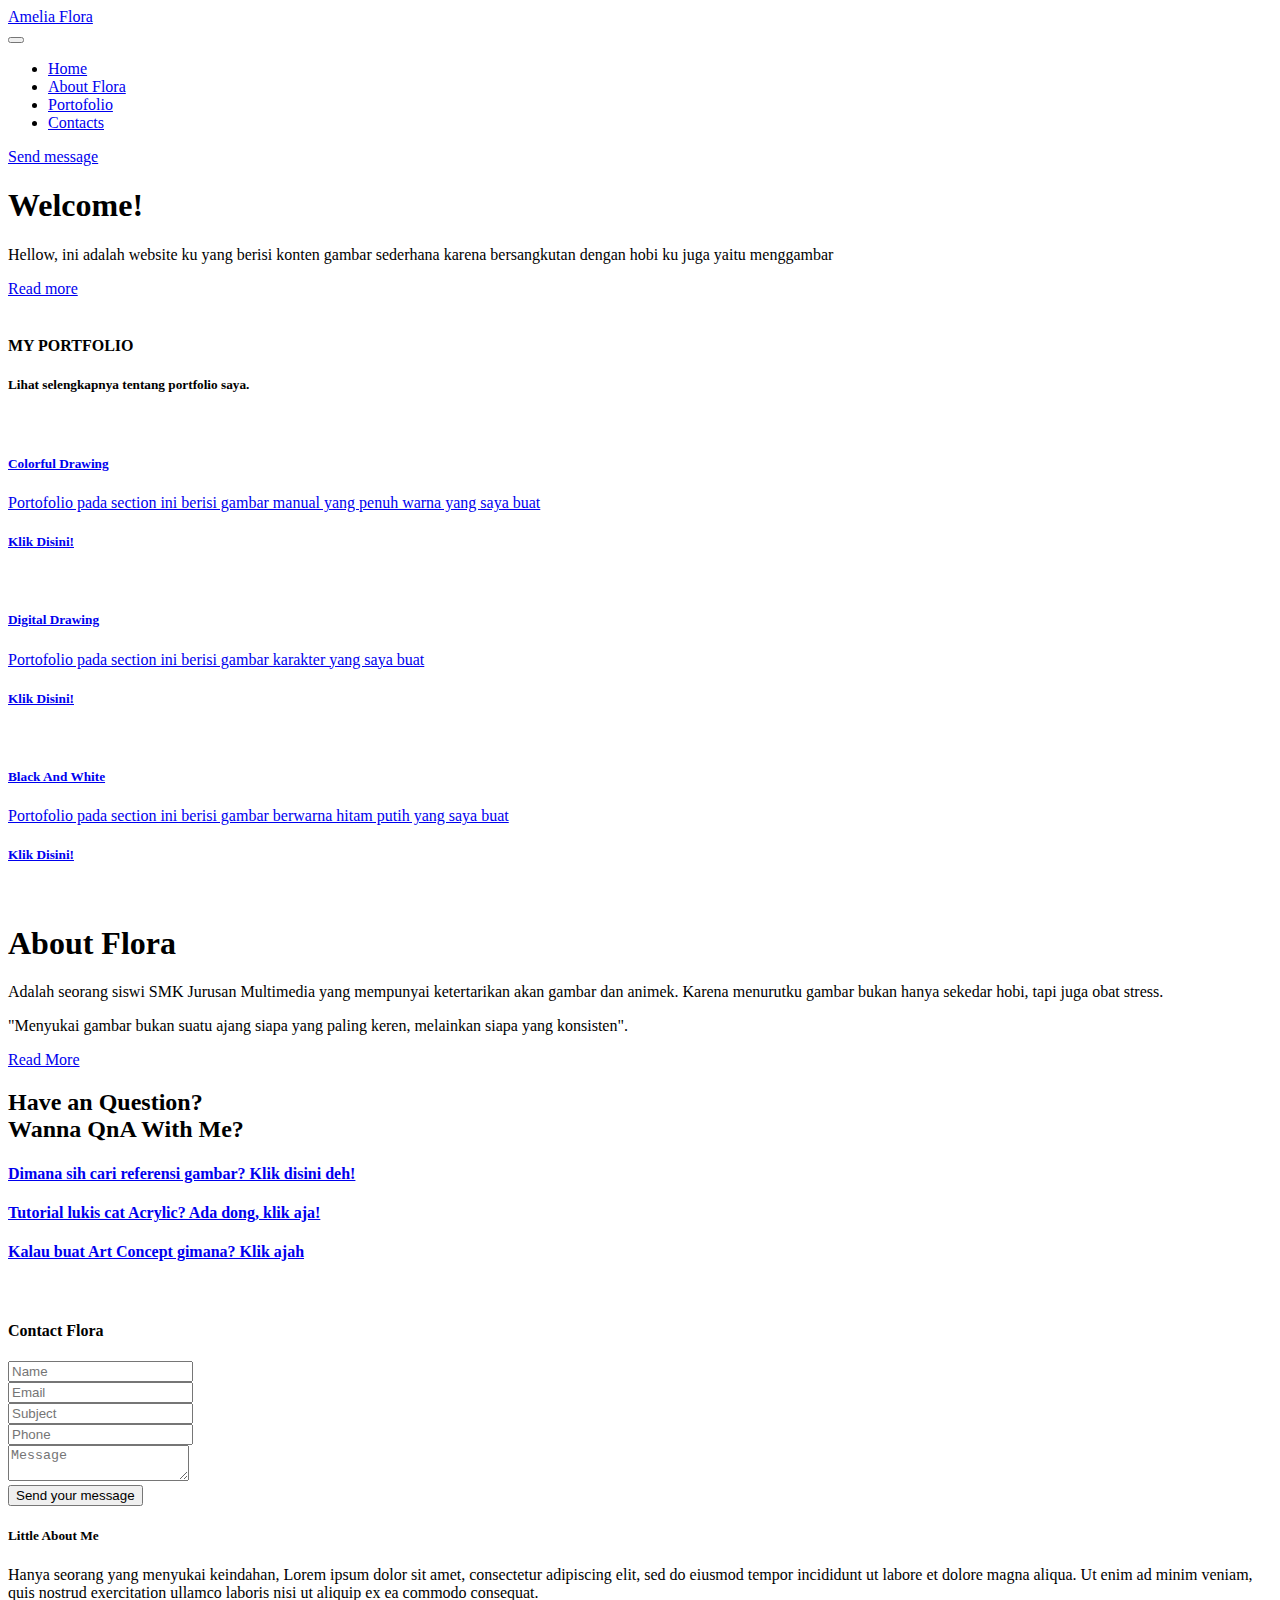
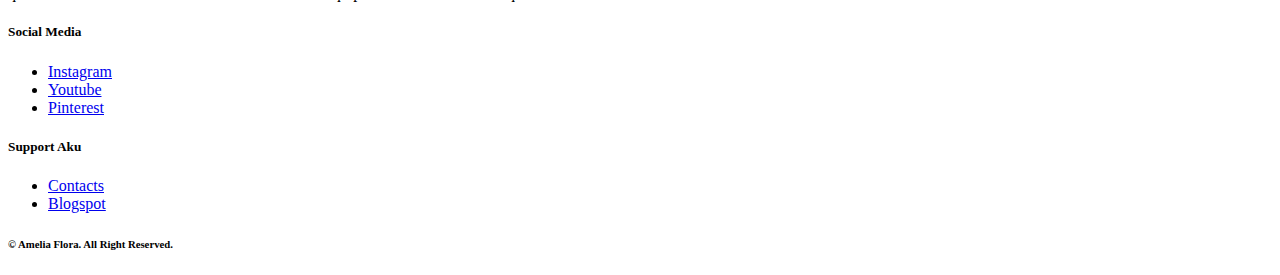
==== index.html @ 20e0bb9a "Add files via upload" ====
<!DOCTYPE html>
<html class="desktop mbr-site-loaded"><head><meta http-equiv="Content-Type" content="text/html; charset=UTF-8">
  
  
  <meta http-equiv="X-UA-Compatible" content="IE=edge">
  
  <meta name="viewport" content="width=device-width, initial-scale=1, minimum-scale=1">
  <link rel="shortcut icon" href="./Amelia Floraaa_files/logo af.png" type="image/x-icon">
  <meta name="description" content="GlassM5 Theme Live Demo Site">
  
  
  <title>Website Plora</title>

  <link rel="stylesheet" href="./Amelia Floraaa_files/bootstrap.min.css">
  <link rel="stylesheet" href="./Amelia Floraaa_files/bootstrap-grid.min.css">
  <link rel="stylesheet" href="./Amelia Floraaa_files/bootstrap-reboot.min.css">
  <link rel="stylesheet" href="./Amelia Floraaa_files/style.css">
  <link rel="stylesheet" href="./Amelia Floraaa_files/styles.css">
  <link rel="stylesheet" href="./Amelia Floraaa_files/style(1).css">
  <link rel="stylesheet" href="./Amelia Floraaa_files/css" as="style" onload="this.onload=null;this;">
  <noscript><link rel="stylesheet" href="https://fonts.googleapis.com/css?family=Lexend:100,300,400,500,600,700,800&display=swap"></noscript>
  <link rel="preload" as="style" href="./Amelia Floraaa_files/mbr-additional.css"><link rel="stylesheet" href="./Amelia Floraaa_files/mbr-additional.css" type="text/css">
  

<meta http-equiv="origin-trial" content="[base64]"><script type="text/javascript" async="" src="./Amelia Floraaa_files/f.txt"></script><meta name="shimejiBrowserExtensionId" content="gohjpllcolmccldfdggmamodembldgpc" data-version="1.6.5"><style type="text/css">


</style></head>
<body>


  <section data-bs-version="5" class="menu menu1 cid-sz52OrCkah" once="menu" id="menu1-c">
    <nav class="navbar navbar-dropdown navbar-fixed-top navbar-expand-lg">
    
            <div class="navbar-brand">
                
                <span class="navbar-caption-wrap"><a class="navbar-caption text-success display-5" href="./Amelia Floraaa_files/logo af.png">Amelia Flora</a></span>
            </div>
            <button class="navbar-toggler" type="button" data-toggle="collapse" data-bs-toggle="collapse" data-target="#navbarSupportedContent" data-bs-target="#navbarSupportedContent" aria-controls="navbarNavAltMarkup" aria-expanded="false" aria-label="Toggle navigation">
                <div class="hamburger">
                    <span></span>
                    <span></span>
                    <span></span>
                    <span></span>
                </div>
            </button>
            <div class="collapse navbar-collapse" id="navbarSupportedContent">
                <ul class="navbar-nav nav-dropdown" data-app-modern-menu="true"><li class="nav-item"><a class="nav-link link text-success display-7" href="INDEX.html" aria-expanded="false">
                            Home</a></li>
                    <li class="nav-item"><a class="nav-link link text-success display-7" href="About.html" aria-expanded="false">
                            About Flora</a></li>
                    <li class="nav-item"><a class="nav-link link text-success display-7" href="allporto.html" aria-expanded="false">
                            Portofolio</a></li>
                    <li class="nav-item"><a class="nav-link link text-success display-7" href="Contact.html">Contacts</a>
                    </li>
                    </li>
                    </ul>
                
                <div class="navbar-buttons mbr-section-btn"><a class="btn btn-primary display-4" href="con">Send message</a></div>
            </div>
        </div>
    </nav>
</section>


    <section data-bs-version="5" class="header2 cid-sz51CvBpkK" >
        
        <div class="align-center container">
            <div class="row">
                <div class="col-12 align-left col-lg-8">
                    <div class="card-wrapper">
                        <h1 class="mbr-section-title mbr-fonts-style mbr-white mb-4 display-1"><strong>Welcome!</strong></h1>
                        
                        <p class="mbr-text mbr-white mbr-fonts-style display-7">
                            Hellow, ini adalah website ku yang berisi konten gambar sederhana karena bersangkutan dengan hobi 
                        ku juga yaitu menggambar</p>
                        <div class="mbr-section-btn mt-4"><a class="btn btn-lg btn-primary display-4" href="https://mobirise.com/extensions/glassm5/photo/#" style>Read more</a></div>
                    </div>
                </div>
                <div class="col-md-12 col-lg-4 my-auto">

                    <div class="image-wrapper">
                        <img src="./Amelia Floraaa_files/pict (4).png" alt="">

                    </div>

                </div>
            </div>
        </div>

    </section>
</section>

 

<section data-bs-version="5" class="features6 cid-sz51ZxbhFN" id="features07-2">
    
    
    <div class="container">
        <div class="mbr-section-head">
            <h4 class="mbr-section-title mbr-fonts-style align-center mb-0 display-7">
                MY PORTFOLIO</h4>
            <h5 class="mbr-section-subtitle mbr-fonts-style align-center mb-0 mt-2 display-5"><strong>Lihat selengkapnya tentang portfolio saya.</strong></h5>
        </div>
        <div class="row mt-4 justify-content-center">
            <div class="item features-image сol-12 col-md-6 col-lg-4">
                <div class="item-wrapper">
                    <a href="portoberwarna.html">
                    <div class="item-img">
                        <img src="./Amelia Floraaa_files/pict (19).jpg" alt="">
                    </div>
                    <div class="item-content align-center">
                        <h5 class="item-title align-center mbr-fonts-style display-7"><strong>Colorful Drawing</strong></h5>

                        <p class="mbr-text align-center mbr-fonts-style m-0 display-4">Portofolio pada section ini berisi gambar manual yang penuh warna
                            yang saya buat</p>
                            <h5 class="item-title align-center mbr-fonts-style display-7"><strong>Klik Disini!</strong></h5>
                    </div>
                </a>
                </div>
            </div>
            <div class="item features-image сol-12 col-md-6 col-lg-4">
                <div class="item-wrapper">
                    <a href="Portofolio.html">
                    <div class="item-img">
                        <img src="./Amelia Floraaa_files/GB2.png" alt="">
                    </div>
                    <div class="item-content align-left">
                        <h5 class="item-title align-center mbr-fonts-style display-7"><strong>Digital Drawing</strong></h5>

                        <p class="mbr-text align-center mbr-fonts-style m-0 display-4">Portofolio pada section ini berisi gambar karakter
                            yang saya buat</p>
                            <h5 class="item-title align-center mbr-fonts-style display-7"><strong>Klik Disini!</strong></h5>
                    </div>
                </a>
                </div>
            </div>
            <div class="item features-image сol-12 col-md-6 col-lg-4">
                <div class="item-wrapper">
                    <a href="portofolioBW.html">
                    <div class="item-img">
                        <img src="./Amelia Floraaa_files/pict (41).jpg" alt="">
                    </div>
                    <div class="item-content align-left">
                        <h5 class="item-title align-center mbr-fonts-style display-7"><strong>Black And White</strong></h5>

                        <p class="mbr-text align-center mbr-fonts-style m-0 display-4">Portofolio pada section ini berisi gambar berwarna hitam putih
                            yang saya buat</p>
                            
                        <h5 class="item-title align-center mbr-fonts-style display-7"><strong>Klik Disini!</strong></h5>
                    </div>
                </a>
                </div>
            </div>


        </div>
    </div>
</section>

<section data-bs-version="5" class="article5 cid-sz528Lv0MU" id="content05-4">
            
            
    <div class="align-center container">
        <div class="row">
            <div class="col-md-12 col-lg-5 my-auto">
                <div class="image-wrapper">
                    <img src="./images/GB4.png" alt="">
                </div>
            </div>
            <div class="col-12 my-auto align-left col-lg-7">
                <div class="card-wrapper">
                    <h1 class="mbr-section-title mbr-fonts-style mbr-white mb-4 display-1"><strong>About Flora</strong></h1>
                    
                    <div class="row">
                        <div class="col-lg-6">
                            <p class="mbr-text mbr-white mbr-fonts-style display-4">
                            Adalah seorang siswi SMK Jurusan Multimedia yang mempunyai ketertarikan akan gambar dan animek.  
                            Karena menurutku gambar bukan hanya sekedar hobi, tapi juga obat stress.&nbsp;</p>
                        </div>
                        <div class="col-lg-6">
                            <p class="mbr-text mbr-white mbr-fonts-style display-4">
                            "Menyukai gambar bukan suatu ajang siapa yang paling keren, melainkan siapa yang konsisten".
                        </p>
                        </div> 
                        <div class="col-auto">
                            <div class="navbar-buttons mbr-section-btn"><a class="btn btn-primary display-4" href="About.html">Read More</a></div>
      
                        </div>
                    </div>
                    </div>
                    
                </div>
            </div>
        </div>
    </div>
</section>



<section data-bs-version="5" class="accordion2 cid-sz54YLvblQ" id="Accordion02-g">
    
    
    <div class="container">
        <div class="row justify-content-center">
            <div class="col-md-12 col-12 col-lg-6">
                <h2 class="mbr-fonts-style mbr-section-title pb-3 mb-1 mbr-white mbr-semibold align-left display-2"><strong>Have an Question?
                    </strong>
                    <div><strong>Wanna QnA With Me?</strong></div>
                </h2>
                
                <div class="content-block">
                    <div class="accordion-content">
                        <div id="bootstrap-accordion_7" class="panel-group accordionStyles accordion " role="tablist" aria-multiselectable="true">
                            <div class="card">
                                <div class="card-header" role="tab" id="headingOne">
                                    <a role="button" class="collapsed panel-title" data-toggle="collapse" data-bs-toggle="collapse" data-core="" href="https://id.pinterest.com/yutaka11111/environment-concept-art/snow-landscape/" aria-expanded="false" aria-controls="collapse1">
                                        <h4 class="mbr-fonts-style header-text mbr-white mbr-semibold display-7">Dimana sih cari referensi gambar? Klik disini deh!</h4>
                                        <span class="sign mbr-iconfont mobi-mbri-plus inactive"></span>
                                    </a>
                                </div>
                                <div id="collapse1_7" class="panel-collapse noScroll collapse" role="tabpanel" aria-labelledby="headingOne" data-parent="#accordion" data-bs-parent="#bootstrap-accordion_7">
                                    <div class="panel-body pt-4">
                                       
                                    </div>
                                </div>
                            </div>
                            <div class="card">
                                <div class="card-header" role="tab" id="headingTwo">
                                    <a role="button" class="collapsed panel-title" data-toggle="collapse" data-bs-toggle="collapse" data-core="" href="https://youtu.be/FmK9oHp5bIY" aria-expanded="false" aria-controls="collapse2">
                                        <h4 class="mbr-fonts-style header-text mbr-white mbr-semibold display-7">Tutorial lukis cat Acrylic? Ada dong, klik aja!</h4>
                                        <span class="sign mbr-iconfont mobi-mbri-plus inactive"></span>
                                    </a>
                                </div>
                                <div id="collapse2_7" class="panel-collapse noScroll collapse" role="tabpanel" aria-labelledby="headingTwo" data-parent="#accordion" data-bs-parent="#bootstrap-accordion_7">
                                    <div class="panel-body pt-4">
                                        
                                    </div>
                                </div>
                            </div>
                            <div class="card">
                                <div class="card-header" role="tab" id="headingThree">
                                    <a role="button" class="collapsed panel-title" data-toggle="collapse" data-bs-toggle="collapse" data-core="" href="https://mobirise.com/extensions/glassm5/photo/#collapse3_7" aria-expanded="false" aria-controls="collapse3">
                                        <h4 class="mbr-fonts-style header-text mbr-white mbr-semibold display-7">Kalau buat Art Concept gimana? Klik ajah</h4>
                                        <span class="sign mbr-iconfont mobi-mbri-plus inactive"></span>
                                    </a>
                                </div>
                                <div id="collapse3_7" class="panel-collapse noScroll collapse" role="tabpanel" aria-labelledby="headingThree" data-parent="#accordion" data-bs-parent="#bootstrap-accordion_7">
                                    <div class="panel-body pt-4">
                                        
                                    </div>
                                </div>
                            </div>
                            
                            
                            
                        </div>
                    </div>
                </div>
            </div>
            <div class="col-md-12 col-lg-6 text-elements my-auto md-pb">
                <div class="image-wrapper">
                    <img src="./Amelia Floraaa_files/pict (2).jpg" alt="">
                </div>
            </div>
        </div>
    </div>
</section>



<section data-bs-version="5" class="form1 cid-sz52ol8cdq" id="form01-7">
    
    <div class="mbr-overlay"></div>
    <div class="container">
        <div class="row">
            <div class="col-lg-10 mx-auto" data-form-type="formoid">
                <!--FORM-->
                <form action="https://mobirise.eu/" method="POST" class="mbr-form form-with-styler" data-form-title="Form Name"><input type="hidden" name="email" data-form-email="true" value="ksaZGCsIleL6fEgnIf9zO/g37Z+1R68AqWnr0JMt+OTyb7GVjLrfyMh+Xdp7/GvKPmj4XltFyBENUbvyln6p7uqYD1pZWpkS6vSQGIF3mhNcykpKiOR/qHl2p/qjASly.wNM4G6uCCrJbQVpXsLZMVV3vetepJJKh9eUtCUZgTeVHySvR8NUOGlrha1+BeWlntePuUcXC0VmXfq0vZD8ozN3w3Ef1A0WKGdisk3XtAOWwBH7iEfKbkl/si2J1wjwt">
                   
                    <div class="dragArea row">
                        <div class="col-lg-12 col-md-12 col-sm-12">
                            <h4 class="mbr-fonts-style display-5">Contact Flora</h4>
                        </div>
                        <div class="col-lg-6 col-md-12 col-sm-12 form-group mb-3" data-for="name">
                            <input type="text" name="name" placeholder="Name" data-form-field="name" class="form-control display-7" value="" id="name-form01-7">
                        </div>
                        <div data-for="email" class="col-lg-6 col-md-12 col-sm-12 form-group mb-3">
                            <input type="email" name="email" placeholder="Email" data-form-field="email" class="form-control display-7" value="" id="email-form01-7">
                        </div>
                        <div data-for="subject" class="col-lg-6 col-md-12 col-sm-12 form-group mb-3">
                            <input type="text" name="subject" placeholder="Subject" data-form-field="subject" class="form-control display-7" value="" id="subject-form01-7">
                        </div>
                        <div data-for="phone" class="col-lg-6 col-md-12 col-sm-12 form-group mb-3">
                            <input type="tel" name="phone" placeholder="Phone" data-form-field="phone" class="form-control display-7" pattern="[0-9]{3}-[0-9]{3}-[0-9]{4}" value="" id="phone-form01-7">
                        </div>
                        <div data-for="message" class="col-lg-12 col-md-12 col-sm-12 form-group mb-3">
                            <textarea name="message" placeholder="Message" data-form-field="message" class="form-control display-7" id="message-form01-7"></textarea>
                        </div>
                        <div class="col-auto"><button type="submit" class="btn btn-primary display-4">Send your message</button></div>
                    </div>
                </form>
                <!--IKI FORM-->
            </div>
        </div>
    </div>
</section>

<section data-bs-version="5" class="footer1 cid-sz52xzhH9a" once="footers" id="footer02-b">
 
    <div class="container">
        <div class="row mbr-white">
            <div class="col-12 col-md-6 col-lg-6">
                <div class="wrapper">
                    <h5 class="mbr-section-subtitle mbr-fonts-style mb-2 display-7">
                        <strong>Little About Me</strong>
                    </h5>
                    <p class="mbr-text mbr-fonts-style mb-4 display-4">
                        Hanya seorang yang menyukai keindahan, Lorem ipsum dolor sit amet, 
                        consectetur adipiscing elit, sed do eiusmod tempor incididunt ut labore et 
                        dolore magna aliqua. Ut enim ad minim veniam, quis nostrud exercitation ullamco 
                        laboris nisi ut aliquip ex ea commodo consequat.  </p>
                    
                    
                </div>
            </div>
            
            <div class="col-12 col-md-6 col-lg-2">
                <h5 class="mbr-section-subtitle mbr-fonts-style mb-2 display-7">
                    <strong>Social Media</strong>
                </h5>
                <ul class="list mbr-fonts-style display-4">

                    <li class="mbr-text item-wrap"><a href="https://www.instagram.com/yfloue/" class="text-white">Instagram</a></li>
                    <li class="mbr-text item-wrap"><a href="https://www.youtube.com/channel/UCHmoVUdi5hodhONn14pYSqA" class="text-white">Youtube</a></li>
                    <li class="mbr-text item-wrap"><a href="https://id.pinterest.com/yeflou/" class="text-white">Pinterest</a></li>
                
                </ul>
            </div>
            <div class="col-12 col-md-6 col-lg-2">
                <h5 class="mbr-section-subtitle mbr-fonts-style mb-2 display-7">
                    <strong>Support Aku</strong>
                </h5>
                <ul class="list mbr-fonts-style display-4">
                    <li class="mbr-text item-wrap"><a href="Contact.html" class="text-white">Contacts</a></li>
                    <li class="mbr-text item-wrap"><a href="https://littlegalleryy.blogspot.com/" class="text-white">Blogspot</a></li>
                    
                </ul>
            </div>

           
                <h6>
                    © Amelia Flora. All Right Reserved.
                </h6>
           
                
        </div>
    </div>
</section>


<script src="./Amelia Floraaa_files/bootstrap.bundle.min.js.download"></script>
<script type="text/javascript" id="">!function(b,e,f,g,a,c,d){b.fbq||(a=b.fbq=function(){a.callMethod?a.callMethod.apply(a,arguments):a.queue.push(arguments)},b._fbq||(b._fbq=a),a.push=a,a.loaded=!0,a.version="2.0",a.queue=[],c=e.createElement(f),c.async=!0,c.src=g,d=e.getElementsByTagName(f)[0],d.parentNode.insertBefore(c,d))}(window,document,"script","https://connect.facebook.net/en_US/fbevents.js");fbq("init","1123285727682531");fbq("set","agent","tmgoogletagmanager","1123285727682531");fbq("track","PageView");</script>
<noscript><img height="1" width="1" style="display:none" src="https://www.facebook.com/tr?id=1123285727682531&amp;ev=PageView&amp;noscript=1"></noscript>
<script type="text/javascript" id="">var myDomain="my.mobirise.com",links=document.getElementsByTagName("a");Array.prototype.forEach.call(links,function(a){0<=a.href.indexOf(myDomain)&&(a.search+=(0<a.search.length?"\x26":"")+"mbrui\x3d"+google_tag_manager["GTM-PFK425"].macro(13))});</script>
  <script src="./Amelia Floraaa_files/smooth-scroll.js.download"></script>
  <script src="./Amelia Floraaa_files/index.js.download"></script>
  <script src="./Amelia Floraaa_files/mbr-switch-arrow.js.download"></script>
  <script src="./Amelia Floraaa_files/script.js.download"></script>
  <script src="./Amelia Floraaa_files/formoid.min.js.download"></script>
  
  
  


<div id="shimai-world" style="position: fixed; top: 0px; left: 0px; width: 100%; height: 100%; z-index: 2147483647; pointer-events: none; background: transparent;"></div></body></html>
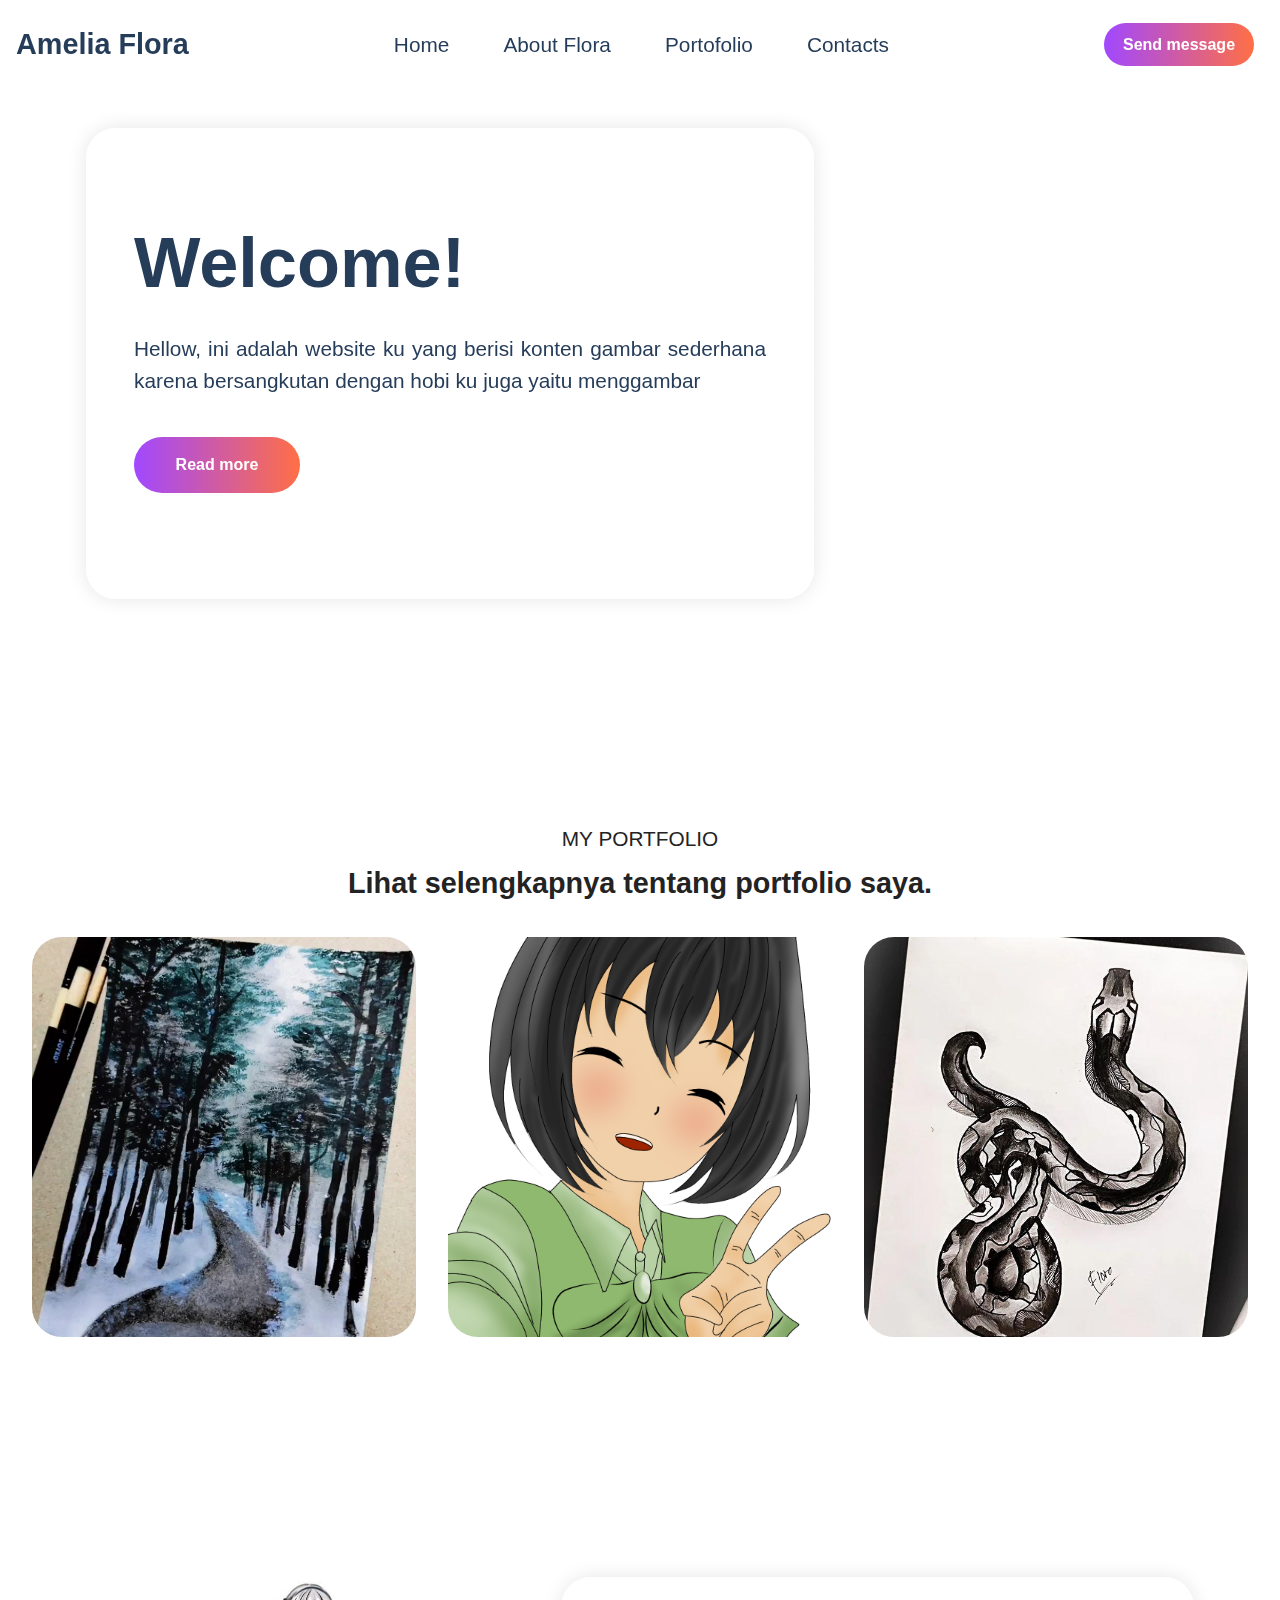
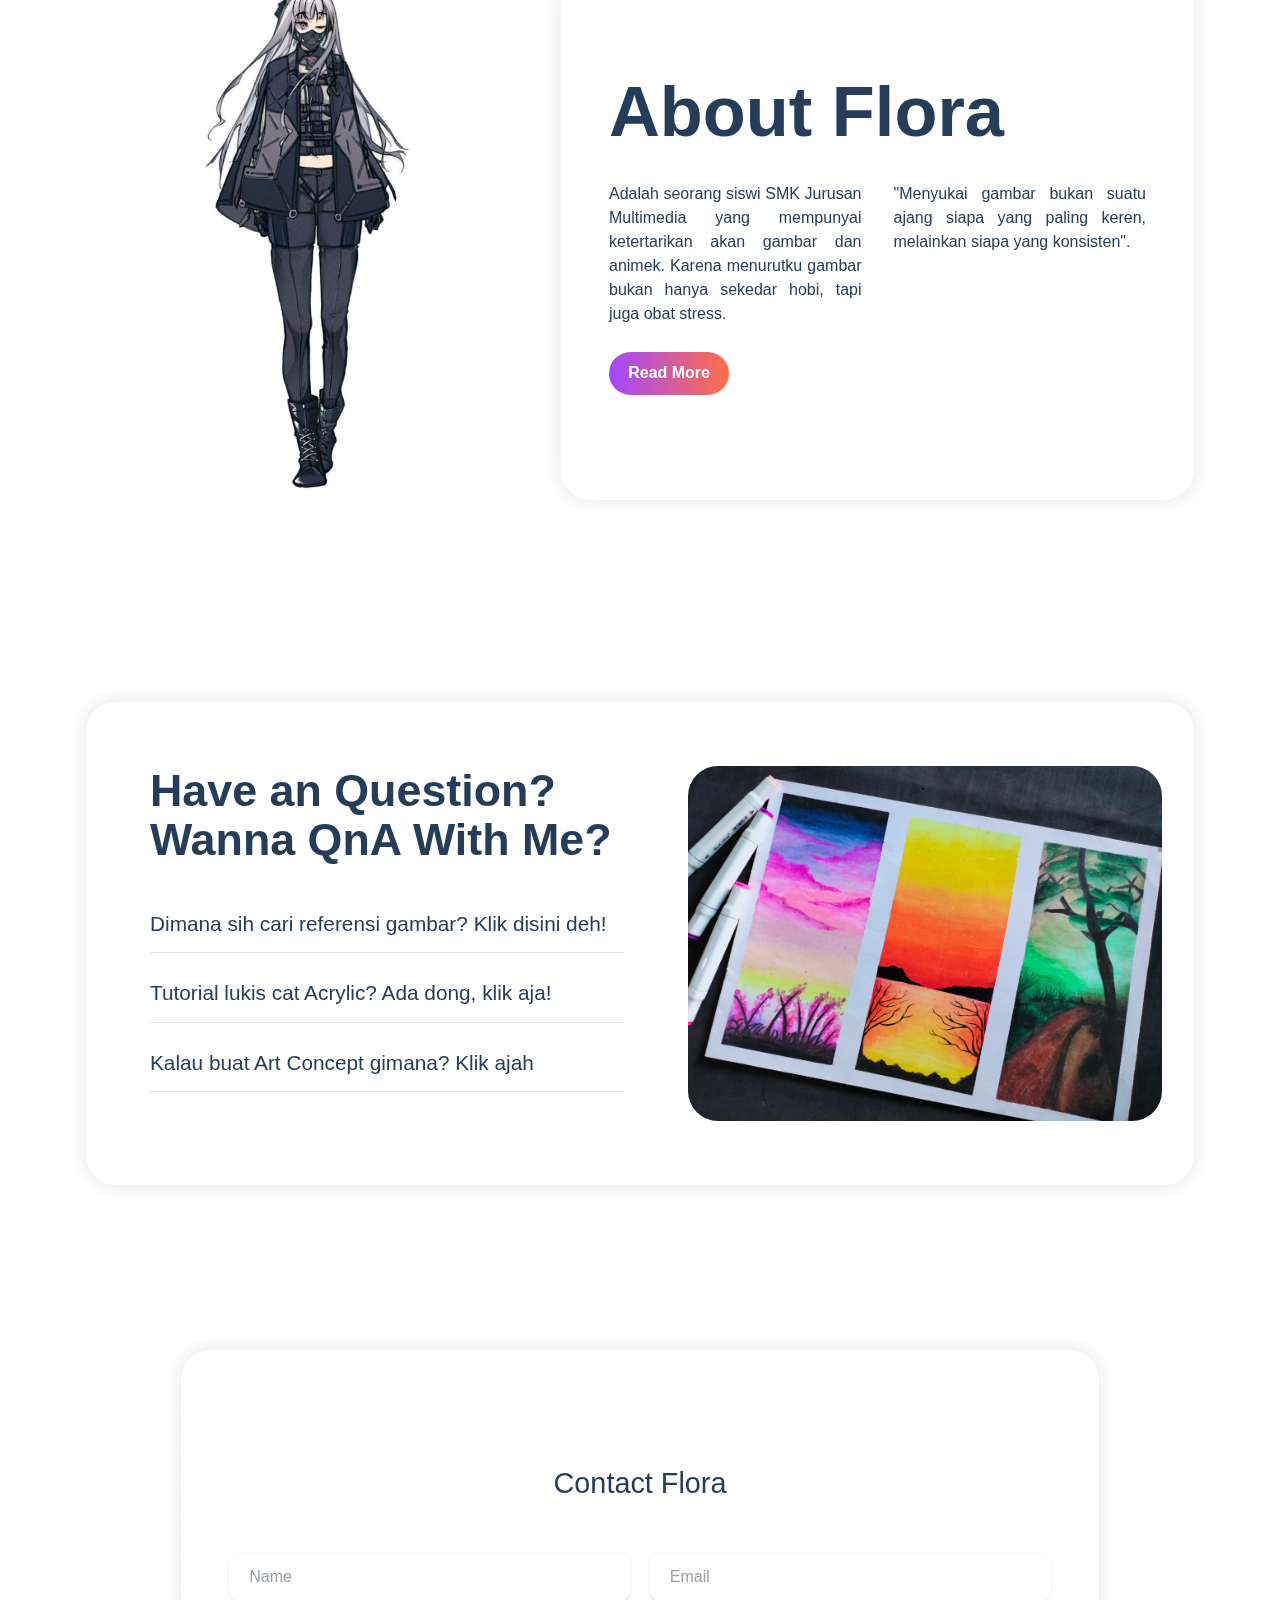
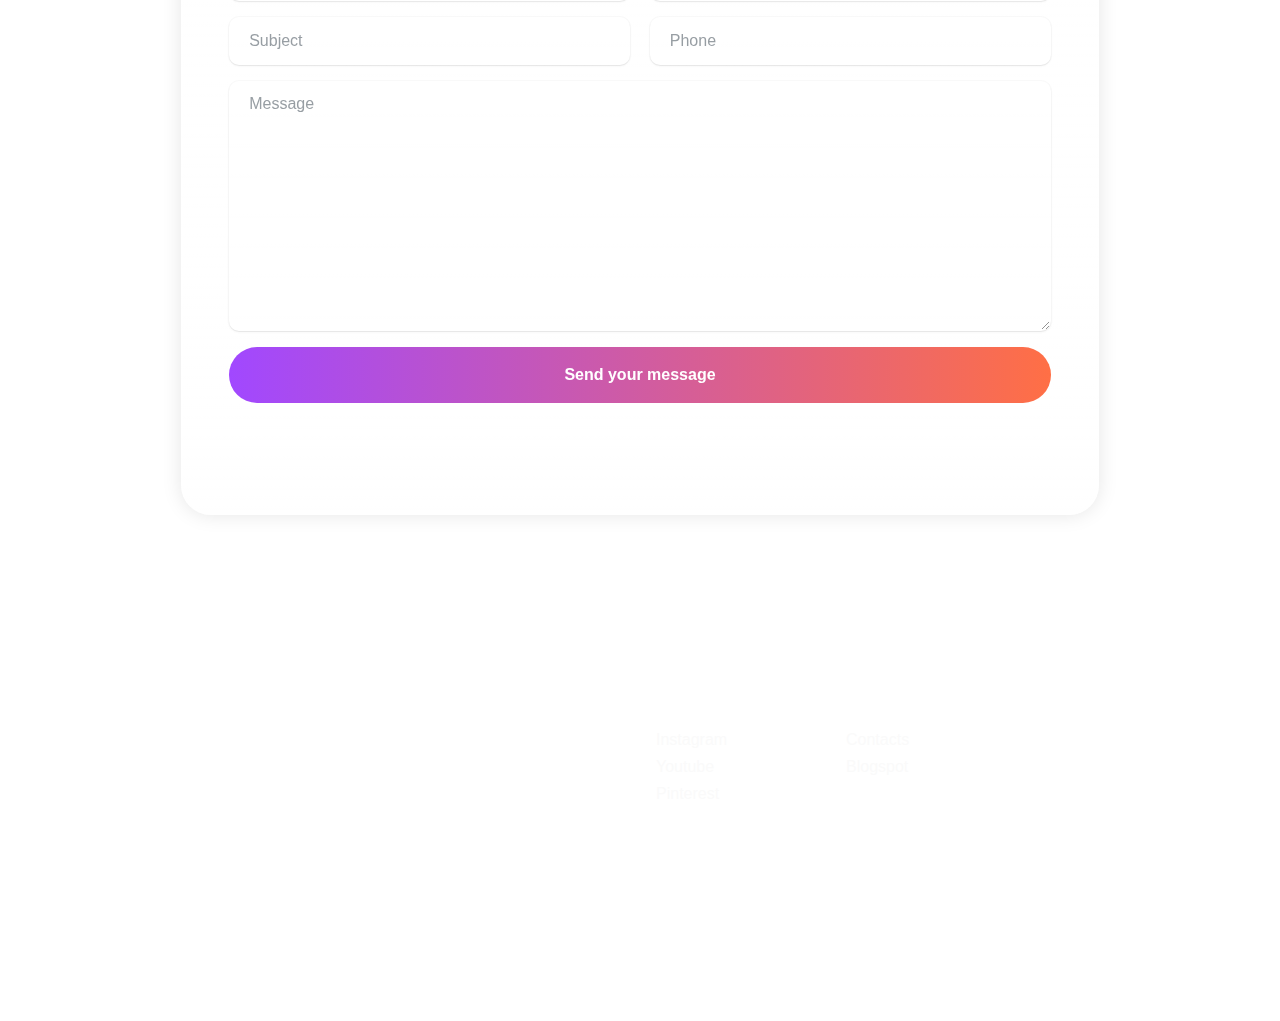
==== commit fc67483f: "Add files via upload" ====
--- a/index.html
+++ b/index.html
@@ -56,7 +56,7 @@
                     </li>
                     </ul>
                 
-                <div class="navbar-buttons mbr-section-btn"><a class="btn btn-primary display-4" href="con">Send message</a></div>
+                <div class="navbar-buttons mbr-section-btn"><a class="btn btn-primary display-4" href="https://forms.gle/Xv5pf89wR7rzWdWW9">Send message</a></div>
             </div>
         </div>
     </nav>
@@ -74,7 +74,7 @@
                         <p class="mbr-text mbr-white mbr-fonts-style display-7">
                             Hellow, ini adalah website ku yang berisi konten gambar sederhana karena bersangkutan dengan hobi 
                         ku juga yaitu menggambar</p>
-                        <div class="mbr-section-btn mt-4"><a class="btn btn-lg btn-primary display-4" href="https://mobirise.com/extensions/glassm5/photo/#" style>Read more</a></div>
+                        <div class="mbr-section-btn mt-4"><a class="btn btn-lg btn-primary display-4" href="" style>Read more</a></div>
                     </div>
                 </div>
                 <div class="col-md-12 col-lg-4 my-auto">
@@ -240,7 +240,7 @@
                             </div>
                             <div class="card">
                                 <div class="card-header" role="tab" id="headingThree">
-                                    <a role="button" class="collapsed panel-title" data-toggle="collapse" data-bs-toggle="collapse" data-core="" href="https://mobirise.com/extensions/glassm5/photo/#collapse3_7" aria-expanded="false" aria-controls="collapse3">
+                                    <a role="button" class="collapsed panel-title" data-toggle="collapse" data-bs-toggle="collapse" data-core="" href="" aria-expanded="false" aria-controls="collapse3">
                                         <h4 class="mbr-fonts-style header-text mbr-white mbr-semibold display-7">Kalau buat Art Concept gimana? Klik ajah</h4>
                                         <span class="sign mbr-iconfont mobi-mbri-plus inactive"></span>
                                     </a>
@@ -276,7 +276,7 @@
         <div class="row">
             <div class="col-lg-10 mx-auto" data-form-type="formoid">
                 <!--FORM-->
-                <form action="https://mobirise.eu/" method="POST" class="mbr-form form-with-styler" data-form-title="Form Name"><input type="hidden" name="email" data-form-email="true" value="ksaZGCsIleL6fEgnIf9zO/g37Z+1R68AqWnr0JMt+OTyb7GVjLrfyMh+Xdp7/GvKPmj4XltFyBENUbvyln6p7uqYD1pZWpkS6vSQGIF3mhNcykpKiOR/qHl2p/qjASly.wNM4G6uCCrJbQVpXsLZMVV3vetepJJKh9eUtCUZgTeVHySvR8NUOGlrha1+BeWlntePuUcXC0VmXfq0vZD8ozN3w3Ef1A0WKGdisk3XtAOWwBH7iEfKbkl/si2J1wjwt">
+                <form action="https://forms.gle/Xv5pf89wR7rzWdWW9" method="POST" class="mbr-form form-with-styler" data-form-title="Form Name"><input type="hidden" name="email" data-form-email="true" value="ksaZGCsIleL6fEgnIf9zO/g37Z+1R68AqWnr0JMt+OTyb7GVjLrfyMh+Xdp7/GvKPmj4XltFyBENUbvyln6p7uqYD1pZWpkS6vSQGIF3mhNcykpKiOR/qHl2p/qjASly.wNM4G6uCCrJbQVpXsLZMVV3vetepJJKh9eUtCUZgTeVHySvR8NUOGlrha1+BeWlntePuUcXC0VmXfq0vZD8ozN3w3Ef1A0WKGdisk3XtAOWwBH7iEfKbkl/si2J1wjwt">
                    
                     <div class="dragArea row">
                         <div class="col-lg-12 col-md-12 col-sm-12">
@@ -362,8 +362,7 @@
 <script src="./Amelia Floraaa_files/bootstrap.bundle.min.js.download"></script>
 <script type="text/javascript" id="">!function(b,e,f,g,a,c,d){b.fbq||(a=b.fbq=function(){a.callMethod?a.callMethod.apply(a,arguments):a.queue.push(arguments)},b._fbq||(b._fbq=a),a.push=a,a.loaded=!0,a.version="2.0",a.queue=[],c=e.createElement(f),c.async=!0,c.src=g,d=e.getElementsByTagName(f)[0],d.parentNode.insertBefore(c,d))}(window,document,"script","https://connect.facebook.net/en_US/fbevents.js");fbq("init","1123285727682531");fbq("set","agent","tmgoogletagmanager","1123285727682531");fbq("track","PageView");</script>
 <noscript><img height="1" width="1" style="display:none" src="https://www.facebook.com/tr?id=1123285727682531&amp;ev=PageView&amp;noscript=1"></noscript>
-<script type="text/javascript" id="">var myDomain="my.mobirise.com",links=document.getElementsByTagName("a");Array.prototype.forEach.call(links,function(a){0<=a.href.indexOf(myDomain)&&(a.search+=(0<a.search.length?"\x26":"")+"mbrui\x3d"+google_tag_manager["GTM-PFK425"].macro(13))});</script>
-  <script src="./Amelia Floraaa_files/smooth-scroll.js.download"></script>
+ <script src="./Amelia Floraaa_files/smooth-scroll.js.download"></script>
   <script src="./Amelia Floraaa_files/index.js.download"></script>
   <script src="./Amelia Floraaa_files/mbr-switch-arrow.js.download"></script>
   <script src="./Amelia Floraaa_files/script.js.download"></script>
--- a/Amelia Floraaa_files/style.css
+++ b/Amelia Floraaa_files/style.css
@@ -0,0 +1,840 @@
+
+@charset "UTF-8";
+
+@-webkit-keyframes cm-spin {
+  0% {
+    -webkit-transform: translateY(-50%) rotate(0deg);
+            transform: translateY(-50%) rotate(0deg);
+  }
+  100% {
+    -webkit-transform: translateY(-50%) rotate(359deg);
+            transform: translateY(-50%) rotate(359deg);
+  }
+}
+@-o-keyframes cm-spin {
+  0% {
+    -webkit-transform: translateY(-50%) rotate(0deg);
+         -o-transform: translateY(-50%) rotate(0deg);
+            transform: translateY(-50%) rotate(0deg);
+  }
+  100% {
+    -webkit-transform: translateY(-50%) rotate(359deg);
+         -o-transform: translateY(-50%) rotate(359deg);
+            transform: translateY(-50%) rotate(359deg);
+  }
+}
+@keyframes cm-spin {
+  0% {
+    -webkit-transform: translateY(-50%) rotate(0deg);
+         -o-transform: translateY(-50%) rotate(0deg);
+            transform: translateY(-50%) rotate(0deg);
+  }
+  100% {
+    -webkit-transform: translateY(-50%) rotate(359deg);
+         -o-transform: translateY(-50%) rotate(359deg);
+            transform: translateY(-50%) rotate(359deg);
+  }
+}
+
+@font-face {
+  font-family: "context-menu-icons";
+  font-style: normal;
+  font-weight: normal;
+
+  src: url("font/context-menu-icons.eot?4yg1f");
+  src: url("font/context-menu-icons.eot?4yg1f#iefix") format("embedded-opentype"), url("font/context-menu-icons.woff2?4yg1f") format("woff2"), url("font/context-menu-icons.woff?4yg1f") format("woff"), url("font/context-menu-icons.ttf?4yg1f") format("truetype");
+}
+
+
+.context-menu-icon-add:before {
+  content: "EA01";
+}
+
+.context-menu-icon-copy:before {
+  content: "EA02";
+}
+
+.context-menu-icon-cut:before {
+  content: "EA03";
+}
+
+.context-menu-icon-delete:before {
+  content: "EA04";
+}
+
+.context-menu-icon-edit:before {
+  content: "EA05";
+}
+
+.context-menu-icon-loading:before {
+  content: "EA06";
+}
+
+.context-menu-icon-paste:before {
+  content: "EA07";
+}
+
+.context-menu-icon-quit:before {
+  content: "EA08";
+}
+
+.context-menu-icon::before {
+  position: absolute;
+  top: 50%;
+  left: 0;
+  width: 2em;
+  font-family: "context-menu-icons";
+  font-size: 1em;
+  font-style: normal;
+  font-weight: normal;
+  line-height: 1;
+  color: #2980b9;
+  text-align: center;
+  -webkit-transform: translateY(-50%);
+      -ms-transform: translateY(-50%);
+       -o-transform: translateY(-50%);
+          transform: translateY(-50%);
+
+  -webkit-font-smoothing: antialiased;
+  -moz-osx-font-smoothing: grayscale;
+}
+
+
+
+.context-menu-icon.context-menu-icon-loading:before {
+  -webkit-animation: cm-spin 2s infinite;
+       -o-animation: cm-spin 2s infinite;
+          animation: cm-spin 2s infinite;
+}
+
+.context-menu-icon.context-menu-icon--fa {
+  display: list-item;
+  font-family: inherit;
+}
+.context-menu-icon.context-menu-icon--fa::before {
+  position: absolute;
+  top: 50%;
+  left: 0;
+  width: 2em;
+  font-family: FontAwesome;
+  font-size: 1em;
+  font-style: normal;
+  font-weight: normal;
+  line-height: 1;
+  color: #2980b9;
+  text-align: center;
+  -webkit-transform: translateY(-50%);
+      -ms-transform: translateY(-50%);
+       -o-transform: translateY(-50%);
+          transform: translateY(-50%);
+
+  -webkit-font-smoothing: antialiased;
+  -moz-osx-font-smoothing: grayscale;
+}
+
+.context-menu-list {
+  position: absolute;
+  display: inline-block;
+  min-width: 13em;
+  max-width: 26em;
+  padding: .25em 0;
+  margin: .3em;
+  font-family: inherit;
+  font-size: inherit;
+  list-style-type: none;
+
+  border-radius: .2em;
+  -webkit-box-shadow: 0 2px 5px rgba(0, 0, 0, .5);
+          box-shadow: 0 2px 5px rgba(0, 0, 0, .5);
+}
+
+.context-menu-item {
+  position: relative;
+  padding: .2em 2em;
+  color: #2f2f2f;
+  -webkit-user-select: none;
+     -moz-user-select: none;
+      -ms-user-select: none;
+          user-select: none;
+  background-color: #fff;
+}
+
+.context-menu-separator {
+  padding: 0;
+  margin: .35em 0;
+  border-bottom: 1px solid #e6e6e6;
+}
+
+.context-menu-item > label > input,
+.context-menu-item > label > textarea {
+  -webkit-user-select: text;
+     -moz-user-select: text;
+      -ms-user-select: text;
+          user-select: text;
+}
+
+.context-menu-item.context-menu-hover {
+  color: #fff;
+  cursor: pointer;
+  background-color: #2980b9;
+}
+
+.context-menu-item.context-menu-disabled {
+  color: #bbb;
+  cursor: default;
+  background-color: #fff;
+}
+
+.context-menu-input.context-menu-hover {
+  color: #2f2f2f;
+  cursor: default;
+}
+
+.context-menu-submenu:after {
+  position: absolute;
+  top: 50%;
+  right: .5em;
+  z-index: 1;
+  width: 0;
+  height: 0;
+  content: '';
+  border-color: transparent transparent transparent #2f2f2f;
+  border-style: solid;
+  border-width: .25em 0 .25em .25em;
+  -webkit-transform: translateY(-50%);
+      -ms-transform: translateY(-50%);
+       -o-transform: translateY(-50%);
+          transform: translateY(-50%);
+}
+
+/**
+ * Inputs
+ */
+.context-menu-item.context-menu-input {
+  padding: .3em .6em;
+}
+
+/* vertically align inside labels */
+.context-menu-input > label > * {
+  vertical-align: top;
+}
+
+/* position checkboxes and radios as icons */
+.context-menu-input > label > input[type="checkbox"],
+.context-menu-input > label > input[type="radio"] {
+  position: relative;
+  top: .12em;
+  margin-right: .4em;
+}
+
+.context-menu-input > label {
+  margin: 0;
+}
+
+.context-menu-input > label,
+.context-menu-input > label > input[type="text"],
+.context-menu-input > label > textarea,
+.context-menu-input > label > select {
+  display: block;
+  width: 100%;
+  -webkit-box-sizing: border-box;
+     -moz-box-sizing: border-box;
+          box-sizing: border-box;
+}
+
+.context-menu-input > label > textarea {
+  height: 7em;
+}
+
+.context-menu-item > .context-menu-list {
+  top: .3em;
+  /* re-positioned by js */
+  right: -.3em;
+  display: none;
+}
+
+.context-menu-item.context-menu-visible > .context-menu-list {
+  display: block;
+}
+
+.context-menu-accesskey {
+  text-decoration: underline;
+}
+</style><style type="text/css">
+@import url('https://fonts.googleapis.com/css?family=Lato');
+
+.context-menu-list {
+  font-family: 'Lato', sans-serif !important;
+  font-size: 14px;
+  text-align: left;
+  font-weight: normal;
+  width: 200px;
+}
+.context-menu-item {
+  font-weight: inherit;
+  font-size: inherit;
+  line-height: inherit;
+  text-align: left;
+}
+.contextmenu-item-custom.contextmenu-item-custom__accent:not(:hover) {
+  background-color: #f8ffeb;
+}
+.contextmenu-item-custom.contextmenu-item-custom__success:not(:hover) {
+  background-color: #eeffcd;
+}.navbar-dropdown {
+  left: 0;
+  padding: 0;
+  position: absolute;
+  right: 0;
+  top: 0;
+  transition: all 0.45s ease;
+  z-index: 1030;
+  background: #282828; }
+  .navbar-dropdown .navbar-logo {
+    margin-right: 0.8rem;
+    transition: margin 0.3s ease-in-out;
+    vertical-align: middle; }
+    .navbar-dropdown .navbar-logo img {
+      height: 3.125rem;
+      transition: all 0.3s ease-in-out; }
+    .navbar-dropdown .navbar-logo.mbr-iconfont {
+      font-size: 3.125rem;
+      line-height: 3.125rem; }
+  .navbar-dropdown .navbar-caption {
+    font-weight: 700;
+    white-space: normal;
+    vertical-align: -4px;
+    line-height: 3.125rem !important; }
+    .navbar-dropdown .navbar-caption, .navbar-dropdown .navbar-caption:hover {
+      color: inherit;
+      text-decoration: none; }
+  .navbar-dropdown .mbr-iconfont + .navbar-caption {
+    vertical-align: -1px; }
+  .navbar-dropdown.navbar-fixed-top {
+    position: fixed; }
+  .navbar-dropdown .navbar-brand span {
+    vertical-align: -4px; }
+  .navbar-dropdown.bg-color.transparent {
+    background: none; }
+h6{
+  padding-top: 15px;
+  text-align: center;
+  size: 3px;
+ 
+}
+  .navbar-dropdown.navbar-short .navbar-caption {
+    line-height: 2.375rem !important;
+    vertical-align: -2px; }
+  .navbar-dropdown.navbar-short .navbar-logo {
+    margin-right: 0.5rem; }
+    .navbar-dropdown.navbar-short .navbar-logo img {
+      height: 2.375rem; }
+    .navbar-dropdown.navbar-short .navbar-logo.mbr-iconfont {
+      font-size: 2.375rem;
+      line-height: 2.375rem; }
+  .navbar-dropdown.navbar-short .mbr-table-cell {
+    height: 3.625rem; }
+  .navbar-dropdown .navbar-close {
+    left: 0.6875rem;
+    position: fixed;
+    top: 0.75rem;
+    z-index: 1000; }
+.bg1{
+  background-image: url(https://encrypted-tbn0.gstatic.com/images?q=tbn:ANd9GcRO6QfPbU2kQIguxPCvVwXG_n7hylCo4gHQmKbv4EAC&s);
+}
+
+.dropdown-menu .dropdown-toggle[data-toggle="dropdown-submenu"]::after {
+  border-bottom: 0.35em solid transparent;
+  border-left: 0.35em solid;
+  border-right: 0;
+  border-top: 0.35em solid transparent;
+  margin-left: 0.3rem; }
+
+.dropdown-menu .dropdown-item:focus {
+  outline: 0; }
+
+.nav-dropdown {
+  font-size: 0.75rem;
+  font-weight: 500;
+  height: auto !important; }
+  .nav-dropdown .nav-btn {
+    padding-left: 1rem; }
+  .nav-dropdown .link {
+    margin: .667em 1.667em;
+    font-weight: 500;
+    padding: 0;
+    transition: color .2s ease-in-out; }
+    .nav-dropdown .link.dropdown-toggle {
+      margin-right: 2.583em; }
+      .nav-dropdown .link.dropdown-toggle::after {
+        margin-left: .25rem;
+        border-top: 0.35em solid;
+        border-right: 0.35em solid transparent;
+        border-left: 0.35em solid transparent;
+        border-bottom: 0; }
+      .nav-dropdown .link.dropdown-toggle[aria-expanded="true"] {
+        margin: 0;
+        padding: 0.667em 3.263em  0.667em 1.667em; }
+  .nav-dropdown .link::after,
+  .nav-dropdown .dropdown-item::after {
+    color: inherit; }
+  .nav-dropdown .btn {
+    font-size: 0.75rem;
+    font-weight: 700;
+    letter-spacing: 0;
+    margin-bottom: 0;
+    padding-left: 1.25rem;
+    padding-right: 1.25rem; }
+  .nav-dropdown .dropdown-menu {
+    border-radius: 0;
+    border: 0;
+    left: 0;
+    margin: 0;
+    padding-bottom: 1.25rem;
+    padding-top: 1.25rem;
+    position: relative; }
+  .nav-dropdown .dropdown-submenu {
+    margin-left: 0.125rem;
+    top: 0; }
+  .nav-dropdown .dropdown-item {
+    font-weight: 500;
+    line-height: 2;
+    padding: 0.3846em 4.615em 0.3846em 1.5385em;
+    position: relative;
+    transition: color .2s ease-in-out, background-color .2s ease-in-out; }
+    .nav-dropdown .dropdown-item::after {
+      margin-top: -0.3077em;
+      position: absolute;
+      right: 1.1538em;
+      top: 50%; }
+    .nav-dropdown .dropdown-item:focus, .nav-dropdown .dropdown-item:hover {
+      background: none; }
+
+@media (max-width: 767px) {
+  .nav-dropdown.navbar-toggleable-sm {
+    bottom: 0;
+    display: none;
+    left: 0;
+    overflow-x: hidden;
+    position: fixed;
+    top: 0;
+    transform: translateX(-100%);
+    -ms-transform: translateX(-100%);
+    -webkit-transform: translateX(-100%);
+    width: 18.75rem;
+    z-index: 999; } }
+.nav-dropdown.navbar-toggleable-xl {
+  bottom: 0;
+  display: none;
+  left: 0;
+  overflow-x: hidden;
+  position: fixed;
+  top: 0;
+  transform: translateX(-100%);
+  -ms-transform: translateX(-100%);
+  -webkit-transform: translateX(-100%);
+  width: 18.75rem;
+  z-index: 999; }
+
+.nav-dropdown-sm {
+  display: block !important;
+  overflow-x: hidden;
+  overflow: auto;
+  padding-top: 3.875rem; }
+  .nav-dropdown-sm::after {
+    content: "";
+    display: block;
+    height: 3rem;
+    width: 100%; }
+  .nav-dropdown-sm.collapse.in ~ .navbar-close {
+    display: block !important; }
+  .nav-dropdown-sm.collapsing, .nav-dropdown-sm.collapse.in {
+    transform: translateX(0);
+    -ms-transform: translateX(0);
+    -webkit-transform: translateX(0);
+    transition: all 0.25s ease-out;
+    -webkit-transition: all 0.25s ease-out;
+    background: #282828; }
+  .nav-dropdown-sm.collapsing[aria-expanded="false"] {
+    transform: translateX(-100%);
+    -ms-transform: translateX(-100%);
+    -webkit-transform: translateX(-100%); }
+  .nav-dropdown-sm .nav-item {
+    display: block;
+    margin-left: 0 !important;
+    padding-left: 0; }
+  .nav-dropdown-sm .link,
+  .nav-dropdown-sm .dropdown-item {
+    border-top: 1px dotted rgba(255, 255, 255, 0.1);
+    font-size: 0.8125rem;
+    line-height: 1.6;
+    margin: 0 !important;
+    padding: 0.875rem 2.4rem 0.875rem 1.5625rem !important;
+    position: relative;
+    white-space: normal; }
+    .nav-dropdown-sm .link:focus, .nav-dropdown-sm .link:hover,
+    .nav-dropdown-sm .dropdown-item:focus,
+    .nav-dropdown-sm .dropdown-item:hover {
+      background: rgba(0, 0, 0, 0.2) !important;
+      color: #c0a375; }
+  .nav-dropdown-sm .nav-btn {
+    position: relative;
+    padding: 1.5625rem 1.5625rem 0 1.5625rem; }
+    .nav-dropdown-sm .nav-btn::before {
+      border-top: 1px dotted rgba(255, 255, 255, 0.1);
+      content: "";
+      left: 0;
+      position: absolute;
+      top: 0;
+      width: 100%; }
+    .nav-dropdown-sm .nav-btn + .nav-btn {
+      padding-top: 0.625rem; }
+      .nav-dropdown-sm .nav-btn + .nav-btn::before {
+        display: none; }
+  .nav-dropdown-sm .btn {
+    padding: 0.625rem 0; }
+  .nav-dropdown-sm .dropdown-toggle[data-toggle="dropdown-submenu"]::after {
+    margin-left: .25rem;
+    border-top: 0.35em solid;
+    border-right: 0.35em solid transparent;
+    border-left: 0.35em solid transparent;
+    border-bottom: 0; }
+  .nav-dropdown-sm .dropdown-toggle[data-toggle="dropdown-submenu"][aria-expanded="true"]::after {
+    border-top: 0;
+    border-right: 0.35em solid transparent;
+    border-left: 0.35em solid transparent;
+    border-bottom: 0.35em solid; }
+  .nav-dropdown-sm .dropdown-menu {
+    margin: 0;
+    padding: 0;
+    position: relative;
+    top: 0;
+    left: 0;
+    width: 100%;
+    border: 0;
+    float: none;
+    border-radius: 0;
+    background: none; }
+  .nav-dropdown-sm .dropdown-submenu {
+    left: 100%;
+    margin-left: 0.125rem;
+    margin-top: -1.25rem;
+    top: 0; }
+
+.navbar-toggleable-sm .nav-dropdown .dropdown-menu {
+  position: absolute; }
+
+.navbar-toggleable-sm .nav-dropdown .dropdown-submenu {
+  left: 100%;
+  margin-left: 0.125rem;
+  margin-top: -1.25rem;
+  top: 0; }
+
+.navbar-toggleable-sm.opened .nav-dropdown .dropdown-menu {
+  position: relative; }
+
+.navbar-toggleable-sm.opened .nav-dropdown .dropdown-submenu {
+  left: 0;
+  margin-left: 00rem;
+  margin-top: 0rem;
+  top: 0; }
+
+.is-builder .nav-dropdown.collapsing {
+  transition: none !important; }
+
+
+
+
+  @-webkit-keyframes cm-spin {
+    0% {
+      -webkit-transform: translateY(-50%) rotate(0deg);
+              transform: translateY(-50%) rotate(0deg);
+    }
+    100% {
+      -webkit-transform: translateY(-50%) rotate(359deg);
+              transform: translateY(-50%) rotate(359deg);
+    }
+  }
+  @-o-keyframes cm-spin {
+    0% {
+      -webkit-transform: translateY(-50%) rotate(0deg);
+           -o-transform: translateY(-50%) rotate(0deg);
+              transform: translateY(-50%) rotate(0deg);
+    }
+    100% {
+      -webkit-transform: translateY(-50%) rotate(359deg);
+           -o-transform: translateY(-50%) rotate(359deg);
+              transform: translateY(-50%) rotate(359deg);
+    }
+  }
+  @keyframes cm-spin {
+    0% {
+      -webkit-transform: translateY(-50%) rotate(0deg);
+           -o-transform: translateY(-50%) rotate(0deg);
+              transform: translateY(-50%) rotate(0deg);
+    }
+    100% {
+      -webkit-transform: translateY(-50%) rotate(359deg);
+           -o-transform: translateY(-50%) rotate(359deg);
+              transform: translateY(-50%) rotate(359deg);
+    }
+  }
+  
+  @font-face {
+    font-family: "context-menu-icons";
+    font-style: normal;
+    font-weight: normal;
+  
+    src: url("font/context-menu-icons.eot?4yg1f");
+    src: url("font/context-menu-icons.eot?4yg1f#iefix") format("embedded-opentype"), url("font/context-menu-icons.woff2?4yg1f") format("woff2"), url("font/context-menu-icons.woff?4yg1f") format("woff"), url("font/context-menu-icons.ttf?4yg1f") format("truetype");
+  }
+  
+  .context-menu-icon-add:before {
+    content: "EA01";
+  }
+  
+  .context-menu-icon-copy:before {
+    content: "EA02";
+  }
+  
+  .context-menu-icon-cut:before {
+    content: "EA03";
+  }
+  
+  .context-menu-icon-delete:before {
+    content: "EA04";
+  }
+  
+  .context-menu-icon-edit:before {
+    content: "EA05";
+  }
+  
+  .context-menu-icon-loading:before {
+    content: "EA06";
+  }
+  
+  .context-menu-icon-paste:before {
+    content: "EA07";
+  }
+  
+  .context-menu-icon-quit:before {
+    content: "EA08";
+  }
+  
+  .context-menu-icon::before {
+    position: absolute;
+    top: 50%;
+    left: 0;
+    width: 2em;
+    font-family: "context-menu-icons";
+    font-size: 1em;
+    font-style: normal;
+    font-weight: normal;
+    line-height: 1;
+    color: #2980b9;
+    text-align: center;
+    -webkit-transform: translateY(-50%);
+        -ms-transform: translateY(-50%);
+         -o-transform: translateY(-50%);
+            transform: translateY(-50%);
+  
+    -webkit-font-smoothing: antialiased;
+    -moz-osx-font-smoothing: grayscale;
+  }
+  
+  .context-menu-icon.context-menu-hover:before {
+    color: #fff;
+  }
+  
+  .context-menu-icon.context-menu-disabled::before {
+    color: #bbb;
+  }
+  
+  .context-menu-icon.context-menu-icon-loading:before {
+    -webkit-animation: cm-spin 2s infinite;
+         -o-animation: cm-spin 2s infinite;
+            animation: cm-spin 2s infinite;
+  }
+  
+  .context-menu-icon.context-menu-icon--fa {
+    display: list-item;
+    font-family: inherit;
+  }
+  .context-menu-icon.context-menu-icon--fa::before {
+    position: absolute;
+    top: 50%;
+    left: 0;
+    width: 2em;
+    font-family: FontAwesome;
+    font-size: 1em;
+    font-style: normal;
+    font-weight: normal;
+    line-height: 1;
+    color: #2980b9;
+    text-align: center;
+    -webkit-transform: translateY(-50%);
+        -ms-transform: translateY(-50%);
+         -o-transform: translateY(-50%);
+            transform: translateY(-50%);
+  
+    -webkit-font-smoothing: antialiased;
+    -moz-osx-font-smoothing: grayscale;
+  }
+  .context-menu-icon.context-menu-icon--fa.context-menu-hover:before {
+    color: #fff;
+  }
+  .context-menu-icon.context-menu-icon--fa.context-menu-disabled::before {
+    color: #bbb;
+  }
+  
+  .context-menu-list {
+    position: absolute;
+    display: inline-block;
+    min-width: 13em;
+    max-width: 26em;
+    padding: .25em 0;
+    margin: .3em;
+    font-family: inherit;
+    font-size: inherit;
+    list-style-type: none;
+    background: #fff;
+    border: 1px solid #bebebe;
+    border-radius: .2em;
+    -webkit-box-shadow: 0 2px 5px rgba(0, 0, 0, .5);
+            box-shadow: 0 2px 5px rgba(0, 0, 0, .5);
+  }
+  
+  .context-menu-item {
+    position: relative;
+    padding: .2em 2em;
+    color: #2f2f2f;
+    -webkit-user-select: none;
+       -moz-user-select: none;
+        -ms-user-select: none;
+            user-select: none;
+    background-color: #fff;
+  }
+  
+  .context-menu-separator {
+    padding: 0;
+    margin: .35em 0;
+    border-bottom: 1px solid #e6e6e6;
+  }
+  
+  .context-menu-item > label > input,
+  .context-menu-item > label > textarea {
+    -webkit-user-select: text;
+       -moz-user-select: text;
+        -ms-user-select: text;
+            user-select: text;
+  }
+  
+  .context-menu-item.context-menu-hover {
+    color: #fff;
+    cursor: pointer;
+    background-color: #2980b9;
+  }
+  
+  .context-menu-item.context-menu-disabled {
+    color: #bbb;
+    cursor: default;
+    background-color: #fff;
+  }
+  
+  .context-menu-input.context-menu-hover {
+    color: #2f2f2f;
+    cursor: default;
+  }
+  
+  .context-menu-submenu:after {
+    position: absolute;
+    top: 50%;
+    right: .5em;
+    z-index: 1;
+    width: 0;
+    height: 0;
+    content: '';
+    border-color: transparent transparent transparent #2f2f2f;
+    border-style: solid;
+    border-width: .25em 0 .25em .25em;
+    -webkit-transform: translateY(-50%);
+        -ms-transform: translateY(-50%);
+         -o-transform: translateY(-50%);
+            transform: translateY(-50%);
+  }
+  
+  /**
+   * Inputs
+   */
+  .context-menu-item.context-menu-input {
+    padding: .3em .6em;
+  }
+  
+  /* vertically align inside labels */
+  .context-menu-input > label > * {
+    vertical-align: top;
+  }
+  
+  /* position checkboxes and radios as icons */
+  .context-menu-input > label > input[type="checkbox"],
+  .context-menu-input > label > input[type="radio"] {
+    position: relative;
+    top: .12em;
+    margin-right: .4em;
+  }
+  
+  .context-menu-input > label {
+    margin: 0;
+  }
+  
+  .context-menu-input > label,
+  .context-menu-input > label > input[type="text"],
+  .context-menu-input > label > textarea,
+  .context-menu-input > label > select {
+    display: block;
+    width: 100%;
+    -webkit-box-sizing: border-box;
+       -moz-box-sizing: border-box;
+            box-sizing: border-box;
+  }
+  
+  .context-menu-input > label > textarea {
+    height: 7em;
+  }
+  
+  .context-menu-item > .context-menu-list {
+    top: .3em;
+    /* re-positioned by js */
+    right: -.3em;
+    display: none;
+  }
+  
+  .context-menu-item.context-menu-visible > .context-menu-list {
+    display: block;
+  }
+  
+  .context-menu-accesskey {
+    text-decoration: underline;
+  }
+
+  @import url('https://fonts.googleapis.com/css?family=Lato');
+  
+  .context-menu-list {
+    font-family: 'Lato', sans-serif !important;
+    font-size: 14px;
+    text-align: left;
+    font-weight: normal;
+    width: 200px;
+  }
+  .context-menu-item {
+    font-weight: inherit;
+    font-size: inherit;
+    line-height: inherit;
+    text-align: left;
+  }
+  .contextmenu-item-custom.contextmenu-item-custom__accent:not(:hover) {
+    background-color: #f8ffeb;
+  }
+  .contextmenu-item-custom.contextmenu-item-custom__success:not(:hover) {
+    background-color: #eeffcd;
+  }--- a/Amelia Floraaa_files/styles.css
+++ b/Amelia Floraaa_files/styles.css
@@ -0,0 +1,934 @@
+@charset "UTF-8";
+
+@font-face {
+  font-family: 'Socicon';
+  src:  url('../fonts/socicon.eot');
+  src:  url('../fonts/socicon.eot?#iefix') format('embedded-opentype'),
+    url('../fonts/socicon.woff2') format('woff2'),
+    url('../fonts/socicon.ttf') format('truetype'),
+    url('../fonts/socicon.woff') format('woff'),
+    url('../fonts/socicon.svg#socicon') format('svg');
+  font-weight: normal;
+  font-style: normal;
+  font-display: swap;
+}
+
+[data-icon]:before {
+  font-family: "socicon" !important;
+  content: attr(data-icon);
+  font-style: normal !important;
+  font-weight: normal !important;
+  font-variant: normal !important;
+  text-transform: none !important;
+  speak: none;
+  line-height: 1;
+  -webkit-font-smoothing: antialiased;
+  -moz-osx-font-smoothing: grayscale;
+}
+
+[class^="socicon-"], [class*=" socicon-"] {
+  /* use !important to prevent issues with browser extensions that change fonts */
+  font-family: 'Socicon' !important;
+  speak: none;
+  font-style: normal;
+  font-weight: normal;
+  font-variant: normal;
+  text-transform: none;
+  line-height: 1;
+
+  /* Better Font Rendering =========== */
+  -webkit-font-smoothing: antialiased;
+  -moz-osx-font-smoothing: grayscale;
+}
+
+.socicon-eitaa:before {
+  content: "\e97c";
+}
+.socicon-soroush:before {
+  content: "\e97d";
+}
+.socicon-bale:before {
+  content: "\e97e";
+}
+.socicon-zazzle:before {
+  content: "\e97b";
+}
+.socicon-society6:before {
+  content: "\e97a";
+}
+.socicon-redbubble:before {
+  content: "\e979";
+}
+.socicon-avvo:before {
+  content: "\e978";
+}
+.socicon-stitcher:before {
+  content: "\e977";
+}
+.socicon-googlehangouts:before {
+  content: "\e974";
+}
+.socicon-dlive:before {
+  content: "\e975";
+}
+.socicon-vsco:before {
+  content: "\e976";
+}
+.socicon-flipboard:before {
+  content: "\e973";
+}
+.socicon-ubuntu:before {
+  content: "\e958";
+}
+.socicon-artstation:before {
+  content: "\e959";
+}
+.socicon-invision:before {
+  content: "\e95a";
+}
+.socicon-torial:before {
+  content: "\e95b";
+}
+.socicon-collectorz:before {
+  content: "\e95c";
+}
+.socicon-seenthis:before {
+  content: "\e95d";
+}
+.socicon-googleplaymusic:before {
+  content: "\e95e";
+}
+.socicon-debian:before {
+  content: "\e95f";
+}
+.socicon-filmfreeway:before {
+  content: "\e960";
+}
+.socicon-gnome:before {
+  content: "\e961";
+}
+.socicon-itchio:before {
+  content: "\e962";
+}
+.socicon-jamendo:before {
+  content: "\e963";
+}
+.socicon-mix:before {
+  content: "\e964";
+}
+.socicon-sharepoint:before {
+  content: "\e965";
+}
+.socicon-tinder:before {
+  content: "\e966";
+}
+.socicon-windguru:before {
+  content: "\e967";
+}
+.socicon-cdbaby:before {
+  content: "\e968";
+}
+.socicon-elementaryos:before {
+  content: "\e969";
+}
+.socicon-stage32:before {
+  content: "\e96a";
+}
+.socicon-tiktok:before {
+  content: "\e96b";
+}
+.socicon-gitter:before {
+  content: "\e96c";
+}
+.socicon-letterboxd:before {
+  content: "\e96d";
+}
+.socicon-threema:before {
+  content: "\e96e";
+}
+.socicon-splice:before {
+  content: "\e96f";
+}
+.socicon-metapop:before {
+  content: "\e970";
+}
+.socicon-naver:before {
+  content: "\e971";
+}
+.socicon-remote:before {
+  content: "\e972";
+}
+.socicon-internet:before {
+  content: "\e957";
+}
+.socicon-moddb:before {
+  content: "\e94b";
+}
+.socicon-indiedb:before {
+  content: "\e94c";
+}
+.socicon-traxsource:before {
+  content: "\e94d";
+}
+.socicon-gamefor:before {
+  content: "\e94e";
+}
+.socicon-pixiv:before {
+  content: "\e94f";
+}
+.socicon-myanimelist:before {
+  content: "\e950";
+}
+.socicon-blackberry:before {
+  content: "\e951";
+}
+.socicon-wickr:before {
+  content: "\e952";
+}
+.socicon-spip:before {
+  content: "\e953";
+}
+.socicon-napster:before {
+  content: "\e954";
+}
+.socicon-beatport:before {
+  content: "\e955";
+}
+.socicon-hackerone:before {
+  content: "\e956";
+}
+.socicon-hackernews:before {
+  content: "\e946";
+}
+.socicon-smashwords:before {
+  content: "\e947";
+}
+.socicon-kobo:before {
+  content: "\e948";
+}
+.socicon-bookbub:before {
+  content: "\e949";
+}
+.socicon-mailru:before {
+  content: "\e94a";
+}
+.socicon-gitlab:before {
+  content: "\e945";
+}
+.socicon-instructables:before {
+  content: "\e944";
+}
+.socicon-portfolio:before {
+  content: "\e943";
+}
+.socicon-codered:before {
+  content: "\e940";
+}
+.socicon-origin:before {
+  content: "\e941";
+}
+.socicon-nextdoor:before {
+  content: "\e942";
+}
+.socicon-udemy:before {
+  content: "\e93f";
+}
+.socicon-livemaster:before {
+  content: "\e93e";
+}
+.socicon-crunchbase:before {
+  content: "\e93b";
+}
+.socicon-homefy:before {
+  content: "\e93c";
+}
+.socicon-calendly:before {
+  content: "\e93d";
+}
+.socicon-realtor:before {
+  content: "\e90f";
+}
+.socicon-tidal:before {
+  content: "\e910";
+}
+.socicon-qobuz:before {
+  content: "\e911";
+}
+.socicon-natgeo:before {
+  content: "\e912";
+}
+.socicon-mastodon:before {
+  content: "\e913";
+}
+.socicon-unsplash:before {
+  content: "\e914";
+}
+.socicon-homeadvisor:before {
+  content: "\e915";
+}
+.socicon-angieslist:before {
+  content: "\e916";
+}
+.socicon-codepen:before {
+  content: "\e917";
+}
+.socicon-slack:before {
+  content: "\e918";
+}
+.socicon-openaigym:before {
+  content: "\e919";
+}
+.socicon-logmein:before {
+  content: "\e91a";
+}
+.socicon-fiverr:before {
+  content: "\e91b";
+}
+.socicon-gotomeeting:before {
+  content: "\e91c";
+}
+.socicon-aliexpress:before {
+  content: "\e91d";
+}
+.socicon-guru:before {
+  content: "\e91e";
+}
+.socicon-appstore:before {
+  content: "\e91f";
+}
+.socicon-homes:before {
+  content: "\e920";
+}
+.socicon-zoom:before {
+  content: "\e921";
+}
+.socicon-alibaba:before {
+  content: "\e922";
+}
+.socicon-craigslist:before {
+  content: "\e923";
+}
+.socicon-wix:before {
+  content: "\e924";
+}
+.socicon-redfin:before {
+  content: "\e925";
+}
+.socicon-googlecalendar:before {
+  content: "\e926";
+}
+.socicon-shopify:before {
+  content: "\e927";
+}
+.socicon-freelancer:before {
+  content: "\e928";
+}
+.socicon-seedrs:before {
+  content: "\e929";
+}
+.socicon-bing:before {
+  content: "\e92a";
+}
+.socicon-doodle:before {
+  content: "\e92b";
+}
+.socicon-bonanza:before {
+  content: "\e92c";
+}
+.socicon-squarespace:before {
+  content: "\e92d";
+}
+.socicon-toptal:before {
+  content: "\e92e";
+}
+.socicon-gust:before {
+  content: "\e92f";
+}
+.socicon-ask:before {
+  content: "\e930";
+}
+.socicon-trulia:before {
+  content: "\e931";
+}
+.socicon-loomly:before {
+  content: "\e932";
+}
+.socicon-ghost:before {
+  content: "\e933";
+}
+.socicon-upwork:before {
+  content: "\e934";
+}
+.socicon-fundable:before {
+  content: "\e935";
+}
+.socicon-booking:before {
+  content: "\e936";
+}
+.socicon-googlemaps:before {
+  content: "\e937";
+}
+.socicon-zillow:before {
+  content: "\e938";
+}
+.socicon-niconico:before {
+  content: "\e939";
+}
+.socicon-toneden:before {
+  content: "\e93a";
+}
+.socicon-augment:before {
+  content: "\e908";
+}
+.socicon-bitbucket:before {
+  content: "\e909";
+}
+.socicon-fyuse:before {
+  content: "\e90a";
+}
+.socicon-yt-gaming:before {
+  content: "\e90b";
+}
+.socicon-sketchfab:before {
+  content: "\e90c";
+}
+.socicon-mobcrush:before {
+  content: "\e90d";
+}
+.socicon-microsoft:before {
+  content: "\e90e";
+}
+.socicon-pandora:before {
+  content: "\e907";
+}
+.socicon-messenger:before {
+  content: "\e906";
+}
+.socicon-gamewisp:before {
+  content: "\e905";
+}
+.socicon-bloglovin:before {
+  content: "\e904";
+}
+.socicon-tunein:before {
+  content: "\e903";
+}
+.socicon-gamejolt:before {
+  content: "\e901";
+}
+.socicon-trello:before {
+  content: "\e902";
+}
+.socicon-spreadshirt:before {
+  content: "\e900";
+}
+.socicon-500px:before {
+  content: "\e000";
+}
+.socicon-8tracks:before {
+  content: "\e001";
+}
+.socicon-airbnb:before {
+  content: "\e002";
+}
+.socicon-alliance:before {
+  content: "\e003";
+}
+.socicon-amazon:before {
+  content: "\e004";
+}
+.socicon-amplement:before {
+  content: "\e005";
+}
+.socicon-android:before {
+  content: "\e006";
+}
+.socicon-angellist:before {
+  content: "\e007";
+}
+.socicon-apple:before {
+  content: "\e008";
+}
+.socicon-appnet:before {
+  content: "\e009";
+}
+.socicon-baidu:before {
+  content: "\e00a";
+}
+.socicon-bandcamp:before {
+  content: "\e00b";
+}
+.socicon-battlenet:before {
+  content: "\e00c";
+}
+.socicon-mixer:before {
+  content: "\e00d";
+}
+.socicon-bebee:before {
+  content: "\e00e";
+}
+.socicon-bebo:before {
+  content: "\e00f";
+}
+.socicon-behance:before {
+  content: "\e010";
+}
+.socicon-blizzard:before {
+  content: "\e011";
+}
+.socicon-blogger:before {
+  content: "\e012";
+}
+.socicon-buffer:before {
+  content: "\e013";
+}
+.socicon-chrome:before {
+  content: "\e014";
+}
+.socicon-coderwall:before {
+  content: "\e015";
+}
+.socicon-curse:before {
+  content: "\e016";
+}
+.socicon-dailymotion:before {
+  content: "\e017";
+}
+.socicon-deezer:before {
+  content: "\e018";
+}
+.socicon-delicious:before {
+  content: "\e019";
+}
+.socicon-deviantart:before {
+  content: "\e01a";
+}
+.socicon-diablo:before {
+  content: "\e01b";
+}
+.socicon-digg:before {
+  content: "\e01c";
+}
+.socicon-discord:before {
+  content: "\e01d";
+}
+.socicon-disqus:before {
+  content: "\e01e";
+}
+.socicon-douban:before {
+  content: "\e01f";
+}
+.socicon-draugiem:before {
+  content: "\e020";
+}
+.socicon-dribbble:before {
+  content: "\e021";
+}
+.socicon-drupal:before {
+  content: "\e022";
+}
+.socicon-ebay:before {
+  content: "\e023";
+}
+.socicon-ello:before {
+  content: "\e024";
+}
+.socicon-endomodo:before {
+  content: "\e025";
+}
+.socicon-envato:before {
+  content: "\e026";
+}
+.socicon-etsy:before {
+  content: "\e027";
+}
+.socicon-facebook:before {
+  content: "\e028";
+}
+.socicon-feedburner:before {
+  content: "\e029";
+}
+.socicon-filmweb:before {
+  content: "\e02a";
+}
+.socicon-firefox:before {
+  content: "\e02b";
+}
+.socicon-flattr:before {
+  content: "\e02c";
+}
+.socicon-flickr:before {
+  content: "\e02d";
+}
+.socicon-formulr:before {
+  content: "\e02e";
+}
+.socicon-forrst:before {
+  content: "\e02f";
+}
+.socicon-foursquare:before {
+  content: "\e030";
+}
+.socicon-friendfeed:before {
+  content: "\e031";
+}
+.socicon-github:before {
+  content: "\e032";
+}
+.socicon-goodreads:before {
+  content: "\e033";
+}
+.socicon-google:before {
+  content: "\e034";
+}
+.socicon-googlescholar:before {
+  content: "\e035";
+}
+.socicon-googlegroups:before {
+  content: "\e036";
+}
+.socicon-googlephotos:before {
+  content: "\e037";
+}
+.socicon-googleplus:before {
+  content: "\e038";
+}
+.socicon-grooveshark:before {
+  content: "\e039";
+}
+.socicon-hackerrank:before {
+  content: "\e03a";
+}
+.socicon-hearthstone:before {
+  content: "\e03b";
+}
+.socicon-hellocoton:before {
+  content: "\e03c";
+}
+.socicon-heroes:before {
+  content: "\e03d";
+}
+.socicon-smashcast:before {
+  content: "\e03e";
+}
+.socicon-horde:before {
+  content: "\e03f";
+}
+.socicon-houzz:before {
+  content: "\e040";
+}
+.socicon-icq:before {
+  content: "\e041";
+}
+.socicon-identica:before {
+  content: "\e042";
+}
+.socicon-imdb:before {
+  content: "\e043";
+}
+.socicon-instagram:before {
+  content: "\e044";
+}
+.socicon-issuu:before {
+  content: "\e045";
+}
+.socicon-istock:before {
+  content: "\e046";
+}
+.socicon-itunes:before {
+  content: "\e047";
+}
+.socicon-keybase:before {
+  content: "\e048";
+}
+.socicon-lanyrd:before {
+  content: "\e049";
+}
+.socicon-lastfm:before {
+  content: "\e04a";
+}
+.socicon-line:before {
+  content: "\e04b";
+}
+.socicon-linkedin:before {
+  content: "\e04c";
+}
+.socicon-livejournal:before {
+  content: "\e04d";
+}
+.socicon-lyft:before {
+  content: "\e04e";
+}
+.socicon-macos:before {
+  content: "\e04f";
+}
+.socicon-mail:before {
+  content: "\e050";
+}
+.socicon-medium:before {
+  content: "\e051";
+}
+.socicon-meetup:before {
+  content: "\e052";
+}
+.socicon-mixcloud:before {
+  content: "\e053";
+}
+.socicon-modelmayhem:before {
+  content: "\e054";
+}
+.socicon-mumble:before {
+  content: "\e055";
+}
+.socicon-myspace:before {
+  content: "\e056";
+}
+.socicon-newsvine:before {
+  content: "\e057";
+}
+.socicon-nintendo:before {
+  content: "\e058";
+}
+.socicon-npm:before {
+  content: "\e059";
+}
+.socicon-odnoklassniki:before {
+  content: "\e05a";
+}
+.socicon-openid:before {
+  content: "\e05b";
+}
+.socicon-opera:before {
+  content: "\e05c";
+}
+.socicon-outlook:before {
+  content: "\e05d";
+}
+.socicon-overwatch:before {
+  content: "\e05e";
+}
+.socicon-patreon:before {
+  content: "\e05f";
+}
+.socicon-paypal:before {
+  content: "\e060";
+}
+.socicon-periscope:before {
+  content: "\e061";
+}
+.socicon-persona:before {
+  content: "\e062";
+}
+.socicon-pinterest:before {
+  content: "\e063";
+}
+.socicon-play:before {
+  content: "\e064";
+}
+.socicon-player:before {
+  content: "\e065";
+}
+.socicon-playstation:before {
+  content: "\e066";
+}
+.socicon-pocket:before {
+  content: "\e067";
+}
+.socicon-qq:before {
+  content: "\e068";
+}
+.socicon-quora:before {
+  content: "\e069";
+}
+.socicon-raidcall:before {
+  content: "\e06a";
+}
+.socicon-ravelry:before {
+  content: "\e06b";
+}
+.socicon-reddit:before {
+  content: "\e06c";
+}
+.socicon-renren:before {
+  content: "\e06d";
+}
+.socicon-researchgate:before {
+  content: "\e06e";
+}
+.socicon-residentadvisor:before {
+  content: "\e06f";
+}
+.socicon-reverbnation:before {
+  content: "\e070";
+}
+.socicon-rss:before {
+  content: "\e071";
+}
+.socicon-sharethis:before {
+  content: "\e072";
+}
+.socicon-skype:before {
+  content: "\e073";
+}
+.socicon-slideshare:before {
+  content: "\e074";
+}
+.socicon-smugmug:before {
+  content: "\e075";
+}
+.socicon-snapchat:before {
+  content: "\e076";
+}
+.socicon-songkick:before {
+  content: "\e077";
+}
+.socicon-soundcloud:before {
+  content: "\e078";
+}
+.socicon-spotify:before {
+  content: "\e079";
+}
+.socicon-stackexchange:before {
+  content: "\e07a";
+}
+.socicon-stackoverflow:before {
+  content: "\e07b";
+}
+.socicon-starcraft:before {
+  content: "\e07c";
+}
+.socicon-stayfriends:before {
+  content: "\e07d";
+}
+.socicon-steam:before {
+  content: "\e07e";
+}
+.socicon-storehouse:before {
+  content: "\e07f";
+}
+.socicon-strava:before {
+  content: "\e080";
+}
+.socicon-streamjar:before {
+  content: "\e081";
+}
+.socicon-stumbleupon:before {
+  content: "\e082";
+}
+.socicon-swarm:before {
+  content: "\e083";
+}
+.socicon-teamspeak:before {
+  content: "\e084";
+}
+.socicon-teamviewer:before {
+  content: "\e085";
+}
+.socicon-technorati:before {
+  content: "\e086";
+}
+.socicon-telegram:before {
+  content: "\e087";
+}
+.socicon-tripadvisor:before {
+  content: "\e088";
+}
+.socicon-tripit:before {
+  content: "\e089";
+}
+.socicon-triplej:before {
+  content: "\e08a";
+}
+.socicon-tumblr:before {
+  content: "\e08b";
+}
+.socicon-twitch:before {
+  content: "\e08c";
+}
+.socicon-twitter:before {
+  content: "\e08d";
+}
+.socicon-uber:before {
+  content: "\e08e";
+}
+.socicon-ventrilo:before {
+  content: "\e08f";
+}
+.socicon-viadeo:before {
+  content: "\e090";
+}
+.socicon-viber:before {
+  content: "\e091";
+}
+.socicon-viewbug:before {
+  content: "\e092";
+}
+.socicon-vimeo:before {
+  content: "\e093";
+}
+.socicon-vine:before {
+  content: "\e094";
+}
+.socicon-vkontakte:before {
+  content: "\e095";
+}
+.socicon-warcraft:before {
+  content: "\e096";
+}
+.socicon-wechat:before {
+  content: "\e097";
+}
+.socicon-weibo:before {
+  content: "\e098";
+}
+.socicon-whatsapp:before {
+  content: "\e099";
+}
+.socicon-wikipedia:before {
+  content: "\e09a";
+}
+.socicon-windows:before {
+  content: "\e09b";
+}
+.socicon-wordpress:before {
+  content: "\e09c";
+}
+.socicon-wykop:before {
+  content: "\e09d";
+}
+.socicon-xbox:before {
+  content: "\e09e";
+}
+.socicon-xing:before {
+  content: "\e09f";
+}
+.socicon-yahoo:before {
+  content: "\e0a0";
+}
+.socicon-yammer:before {
+  content: "\e0a1";
+}
+.socicon-yandex:before {
+  content: "\e0a2";
+}
+.socicon-yelp:before {
+  content: "\e0a3";
+}
+.socicon-younow:before {
+  content: "\e0a4";
+}
+.socicon-youtube:before {
+  content: "\e0a5";
+}
+.socicon-zapier:before {
+  content: "\e0a6";
+}
+.socicon-zerply:before {
+  content: "\e0a7";
+}
+.socicon-zomato:before {
+  content: "\e0a8";
+}
+.socicon-zynga:before {
+  content: "\e0a9";
+}
--- a/Amelia Floraaa_files/style(1).css
+++ b/Amelia Floraaa_files/style(1).css
@@ -0,0 +1,926 @@
+@charset "UTF-8";
+section {
+  background-color: #ffffff;
+}
+
+body {
+  font-style: normal;
+  line-height: 1.5;
+  font-weight: 400;
+  color: #232323;
+  position: relative;
+}
+
+section,
+.container,
+.container-fluid {
+  position: relative;
+  word-wrap: break-word;
+}
+
+a.mbr-iconfont:hover {
+  text-decoration: none;
+}
+
+.article .lead p,
+.article .lead ul,
+.article .lead ol,
+.article .lead pre,
+.article .lead blockquote {
+  margin-bottom: 0;
+}
+
+a {
+  font-style: normal;
+  font-weight: 400;
+  cursor: pointer;
+}
+a, a:hover {
+  text-decoration: none;
+}
+
+.mbr-section-title {
+  font-style: normal;
+  line-height: 1.3;
+}
+
+.mbr-section-subtitle {
+  line-height: 1.3;
+}
+
+.mbr-text {
+  font-style: normal;
+  line-height: 1.7;
+  text-align: justify;
+}
+
+h1,
+h2,
+h3,
+h4,
+h5,
+h6,
+.display-1,
+.display-2,
+.display-4,
+.display-5,
+.display-7,
+span,
+p,
+a {
+  line-height: 1;
+  word-break: break-word;
+  word-wrap: break-word;
+  font-weight: 400;
+}
+
+b,
+strong {
+  font-weight: bold;
+}
+
+input:-webkit-autofill, input:-webkit-autofill:hover, input:-webkit-autofill:focus, input:-webkit-autofill:active {
+  transition-delay: 9999s;
+  -webkit-transition-property: background-color, color;
+  transition-property: background-color, color;
+}
+
+textarea[type=hidden] {
+  display: none;
+}
+
+section {
+  background-position: 50% 50%;
+  background-repeat: no-repeat;
+  background-size: cover;
+}
+section .mbr-background-video,
+section .mbr-background-video-preview {
+  position: absolute;
+  bottom: 0;
+  left: 0;
+  right: 0;
+  top: 0;
+}
+
+.hidden {
+  visibility: hidden;
+}
+
+.mbr-z-index20 {
+  z-index: 20;
+}
+
+/*! Base colors */
+.mbr-white {
+  color: #ffffff;
+}
+
+.mbr-black {
+  color: #111111;
+}
+
+.mbr-bg-white {
+  background-color: #ffffff;
+}
+
+.mbr-bg-black {
+  background-color: #000000;
+}
+
+/*! Text-aligns */
+.align-left {
+  text-align: left;
+}
+
+.align-center {
+  text-align: center;
+}
+
+.align-right {
+  text-align: right;
+}
+
+@media (max-width: 767px) {
+  .align-left, .align-right {
+  text-align: center;
+}
+}
+
+/*! Font-weight  */
+.mbr-light {
+  font-weight: 300;
+}
+
+.mbr-regular {
+  font-weight: 400;
+}
+
+.mbr-semibold {
+  font-weight: 500;
+}
+
+.mbr-bold {
+  font-weight: 700;
+}
+
+/*! Media  */
+.media-content {
+  flex-basis: 100%;
+}
+
+.media-container-row {
+  display: flex;
+  flex-direction: row;
+  flex-wrap: wrap;
+  justify-content: center;
+  align-content: center;
+  align-items: start;
+}
+.media-container-row .media-size-item {
+  width: 400px;
+}
+
+.media-container-column {
+  display: flex;
+  flex-direction: column;
+  flex-wrap: wrap;
+  justify-content: center;
+  align-content: center;
+  align-items: stretch;
+}
+.media-container-column > * {
+  width: 100%;
+}
+
+@media (min-width: 992px) {
+  .media-container-row {
+    flex-wrap: nowrap;
+  }
+}
+figure {
+  margin-bottom: 0;
+  overflow: hidden;
+}
+
+figure[mbr-media-size] {
+  transition: width 0.1s;
+}
+
+img,
+iframe {
+  display: block;
+  width: 100%;
+}
+
+.card {
+  background-color: transparent;
+  border: none;
+}
+
+.card-box {
+  width: 100%;
+}
+
+.card-img {
+  text-align: center;
+  flex-shrink: 0;
+  -webkit-flex-shrink: 0;
+}
+
+.media {
+  max-width: 100%;
+  margin: 0 auto;
+}
+
+.mbr-figure {
+  align-self: center;
+}
+
+.media-container > div {
+  max-width: 100%;
+}
+
+.mbr-figure img,
+.card-img img {
+  width: 100%;
+}
+
+@media (max-width: 991px) {
+  .media-size-item {
+    width: auto !important;
+  }
+
+  .media {
+    width: auto;
+  }
+
+  .mbr-figure {
+    width: 100% !important;
+  }
+}
+/*! Buttons */
+.mbr-section-btn {
+  margin-left: -0.6rem;
+  margin-right: -0.6rem;
+  font-size: 0;
+}
+
+.btn {
+  font-weight: 600;
+  border-width: 1px;
+  font-style: normal;
+  margin: 0.6rem 0.6rem;
+  white-space: normal;
+  transition: all 0.2s ease-in-out;
+  display: inline-flex;
+  align-items: center;
+  justify-content: center;
+  word-break: break-word;
+}
+
+.btn-sm {
+  font-weight: 600;
+  letter-spacing: 0px;
+  transition: all 0.3s ease-in-out;
+}
+
+.btn-md {
+  font-weight: 600;
+  letter-spacing: 0px;
+  transition: all 0.3s ease-in-out;
+}
+
+.btn-lg {
+  font-weight: 600;
+  letter-spacing: 0px;
+  transition: all 0.3s ease-in-out;
+}
+
+.btn-form {
+  margin: 0;
+}
+.btn-form:hover {
+  cursor: pointer;
+}
+
+nav .mbr-section-btn {
+  margin-left: 0rem;
+  margin-right: 0rem;
+}
+
+/*! Btn icon margin */
+.btn .mbr-iconfont,
+.btn.btn-sm .mbr-iconfont {
+  order: 1;
+  cursor: pointer;
+  margin-left: 0.5rem;
+  vertical-align: sub;
+}
+
+.btn.btn-md .mbr-iconfont,
+.btn.btn-md .mbr-iconfont {
+  margin-left: 0.8rem;
+}
+
+.mbr-regular {
+  font-weight: 400;
+}
+
+.mbr-semibold {
+  font-weight: 500;
+}
+
+.mbr-bold {
+  font-weight: 700;
+}
+
+[type=submit] {
+  -webkit-appearance: none;
+}
+
+/*! Full-screen */
+.mbr-fullscreen .mbr-overlay {
+  min-height: 100vh;
+}
+
+.mbr-fullscreen {
+  display: flex;
+  display: -moz-flex;
+  display: -ms-flex;
+  display: -o-flex;
+  align-items: center;
+  min-height: 100vh;
+  padding-top: 3rem;
+  padding-bottom: 3rem;
+}
+
+/*! Map */
+.map {
+  height: 25rem;
+  position: relative;
+}
+.map iframe {
+  width: 100%;
+  height: 100%;
+}
+
+/*! Scroll to top arrow */
+.mbr-arrow-up {
+  bottom: 25px;
+  right: 90px;
+  position: fixed;
+  text-align: right;
+  z-index: 5000;
+  color: #ffffff;
+  font-size: 22px;
+}
+
+.mbr-arrow-up a {
+  background: rgba(0, 0, 0, 0.2);
+  border-radius: 50%;
+  color: #fff;
+  display: inline-block;
+  height: 60px;
+  width: 60px;
+  border: 2px solid #fff;
+  outline-style: none !important;
+  position: relative;
+  text-decoration: none;
+  transition: all 0.3s ease-in-out;
+  cursor: pointer;
+  text-align: center;
+}
+.mbr-arrow-up a:hover {
+  background-color: rgba(0, 0, 0, 0.4);
+}
+.mbr-arrow-up a i {
+  line-height: 60px;
+}
+
+.mbr-arrow-up-icon {
+  display: block;
+  color: #fff;
+}
+
+.mbr-arrow-up-icon::before {
+  content: "›";
+  display: inline-block;
+  font-family: serif;
+  font-size: 22px;
+  line-height: 1;
+  font-style: normal;
+  position: relative;
+  top: 6px;
+  left: -4px;
+  transform: rotate(-90deg);
+}
+
+/*! Arrow Down */
+.mbr-arrow {
+  position: absolute;
+  bottom: 45px;
+  left: 50%;
+  width: 60px;
+  height: 60px;
+  cursor: pointer;
+  background-color: rgba(80, 80, 80, 0.5);
+  border-radius: 50%;
+  transform: translateX(-50%);
+}
+@media (max-width: 767px) {
+  .mbr-arrow {
+    display: none;
+  }
+}
+.mbr-arrow > a {
+  display: inline-block;
+  text-decoration: none;
+  outline-style: none;
+  -webkit-animation: arrowdown 1.7s ease-in-out infinite;
+          animation: arrowdown 1.7s ease-in-out infinite;
+  color: #ffffff;
+}
+.mbr-arrow > a > i {
+  position: absolute;
+  top: -2px;
+  left: 15px;
+  font-size: 2rem;
+}
+
+#scrollToTop a i::before {
+  content: "";
+  position: absolute;
+  display: block;
+  border-bottom: 2.5px solid #fff;
+  border-left: 2.5px solid #fff;
+  width: 27.8%;
+  height: 27.8%;
+  left: 50%;
+  top: 51%;
+  transform: translateY(-30%) translateX(-50%) rotate(135deg);
+}
+
+@keyframes arrowdown {
+  0% {
+    transform: translateY(0px);
+  }
+  50% {
+    transform: translateY(-5px);
+  }
+  100% {
+    transform: translateY(0px);
+  }
+}
+@-webkit-keyframes arrowdown {
+  0% {
+    transform: translateY(0px);
+  }
+  50% {
+    transform: translateY(-5px);
+  }
+  100% {
+    transform: translateY(0px);
+  }
+}
+@media (max-width: 500px) {
+  .mbr-arrow-up {
+    left: 0;
+    right: 0;
+    text-align: center;
+  }
+}
+/*Gradients animation*/
+@keyframes gradient-animation {
+  from {
+    background-position: 0% 100%;
+    -webkit-animation-timing-function: ease-in-out;
+            animation-timing-function: ease-in-out;
+  }
+  to {
+    background-position: 100% 0%;
+    -webkit-animation-timing-function: ease-in-out;
+            animation-timing-function: ease-in-out;
+  }
+}
+@-webkit-keyframes gradient-animation {
+  from {
+    background-position: 0% 100%;
+    -webkit-animation-timing-function: ease-in-out;
+            animation-timing-function: ease-in-out;
+  }
+  to {
+    background-position: 100% 0%;
+    -webkit-animation-timing-function: ease-in-out;
+            animation-timing-function: ease-in-out;
+  }
+}
+.bg-gradient {
+  background-size: 200% 200%;
+  animation: gradient-animation 5s infinite alternate;
+  -webkit-animation: gradient-animation 5s infinite alternate;
+}
+
+.menu .navbar-brand {
+  display: -webkit-flex;
+}
+.menu .navbar-brand span {
+  display: flex;
+  display: -webkit-flex;
+}
+.menu .navbar-brand .navbar-caption-wrap {
+  display: -webkit-flex;
+
+}
+.menu .navbar-brand .navbar-logo img {
+  display: -webkit-flex;
+  width: auto;
+}
+@media (min-width: 768px) and (max-width: 991px) {
+  .menu .navbar-toggleable-sm .navbar-nav {
+    display: -ms-flexbox;
+  }
+}
+@media (max-width: 991px) {
+  .menu .navbar-collapse {
+    max-height: 93.5vh;
+  }
+  .menu .navbar-collapse.show {
+    overflow: auto;
+  }
+}
+@media (min-width: 992px) {
+  .menu .navbar-nav.nav-dropdown {
+    display: -webkit-flex;
+  }
+  .menu .navbar-toggleable-sm .navbar-collapse {
+    display: -webkit-flex !important;
+  }
+  .menu .collapsed .navbar-collapse {
+    max-height: 93.5vh;
+  }
+  .menu .collapsed .navbar-collapse.show {
+    overflow: auto;
+  }
+}
+@media (max-width: 767px) {
+  .menu .navbar-collapse {
+    max-height: 80vh;
+  }
+}
+
+.nav-link .mbr-iconfont {
+  margin-right: 0.5rem;
+}
+
+.navbar {
+  display: -webkit-flex;
+  -webkit-flex-wrap: wrap;
+  -webkit-align-items: center;
+  -webkit-justify-content: space-between;
+}
+
+.navbar-collapse {
+  -webkit-flex-basis: 100%;
+  -webkit-flex-grow: 1;
+  -webkit-align-items: center;
+}
+
+.nav-dropdown .link {
+  padding: 0.667em 1.667em !important;
+  margin: 0 !important;
+}
+
+.nav {
+  display: -webkit-flex;
+  -webkit-flex-wrap: wrap;
+}
+
+.row {
+  display: -webkit-flex;
+  -webkit-flex-wrap: wrap;
+}
+
+.justify-content-center {
+  -webkit-justify-content: center;
+}
+
+.form-inline {
+  display: -webkit-flex;
+}
+
+.card-wrapper {
+  -webkit-flex: 1;
+}
+
+.carousel-control {
+  z-index: 10;
+  display: -webkit-flex;
+}
+
+.carousel-controls {
+  display: -webkit-flex;
+}
+
+.media {
+  display: -webkit-flex;
+}
+
+.form-group:focus {
+  outline: none;
+}
+
+.jq-selectbox__select {
+  padding: 7px 0;
+  position: relative;
+}
+
+.jq-selectbox__dropdown {
+  overflow: hidden;
+  border-radius: 10px;
+  position: absolute;
+  top: 100%;
+  left: 0 !important;
+  width: 100% !important;
+}
+
+.jq-selectbox__trigger-arrow {
+  right: 0;
+  transform: translateY(-50%);
+}
+
+.jq-selectbox li {
+  padding: 1.07em 0.5em;
+}
+
+input[type=range] {
+  padding-left: 0 !important;
+  padding-right: 0 !important;
+}
+
+.modal-dialog,
+.modal-content {
+  height: 100%;
+}
+
+.modal-dialog .carousel-inner {
+  height: calc(100vh - 1.75rem);
+}
+@media (max-width: 575px) {
+  .modal-dialog .carousel-inner {
+    height: calc(100vh - 1rem);
+  }
+}
+
+.carousel-item {
+  text-align: center;
+}
+
+.carousel-item img {
+  margin: auto;
+}
+
+.navbar-toggler {
+  align-self: flex-start;
+  padding: 0.25rem 0.75rem;
+  font-size: 1.25rem;
+  line-height: 1;
+  background: transparent;
+  border: 1px solid transparent;
+  border-radius: 0.25rem;
+}
+
+.navbar-toggler:focus,
+.navbar-toggler:hover {
+  text-decoration: none;
+}
+
+.navbar-toggler-icon {
+  display: inline-block;
+  width: 1.5em;
+  height: 1.5em;
+  vertical-align: middle;
+  content: "";
+  background: no-repeat center center;
+  background-size: 100% 100%;
+}
+
+.navbar-toggler-left {
+  position: absolute;
+  left: 1rem;
+}
+
+.navbar-toggler-right {
+  position: absolute;
+  right: 1rem;
+}
+
+.card-img {
+  width: auto;
+}
+
+.menu .navbar.collapsed:not(.beta-menu) {
+  flex-direction: column;
+}
+
+.carousel-item.active,
+.carousel-item-next,
+.carousel-item-prev {
+  display: flex;
+}
+
+.note-air-layout .dropup .dropdown-menu,
+.note-air-layout .navbar-fixed-bottom .dropdown .dropdown-menu {
+  bottom: initial !important;
+}
+
+html,
+body {
+  height: auto;
+  min-height: 100vh;
+}
+
+.dropup .dropdown-toggle::after {
+  display: none;
+}
+
+.form-asterisk {
+  font-family: initial;
+  position: absolute;
+  top: -2px;
+  font-weight: normal;
+}
+
+.form-control-label {
+  position: relative;
+  cursor: pointer;
+  margin-bottom: 0.357em;
+  padding: 0;
+}
+
+.alert {
+  color: #ffffff;
+  border-radius: 0;
+  border: 0;
+  font-size: 1.1rem;
+  line-height: 1.5;
+  margin-bottom: 1.875rem;
+  padding: 1.25rem;
+  position: relative;
+  text-align: center;
+}
+.alert.alert-form::after {
+  background-color: inherit;
+  bottom: -7px;
+  content: "";
+  display: block;
+  height: 14px;
+  left: 50%;
+  margin-left: -7px;
+  position: absolute;
+  transform: rotate(45deg);
+  width: 14px;
+}
+
+.form-control {
+  background-color: #ffffff;
+  background-clip: border-box;
+  color: #232323;
+  line-height: 1rem !important;
+  height: auto;
+  padding: 0.6rem 1.2rem;
+  transition: border-color 0.25s ease 0s;
+  border: 1px solid transparent !important;
+  border-radius: 4px;
+  box-shadow: rgba(0, 0, 0, 0.07) 0px 1px 1px 0px, rgba(0, 0, 0, 0.07) 0px 1px 3px 0px, rgba(0, 0, 0, 0.03) 0px 0px 0px 1px;
+}
+.form-active .form-control:invalid {
+  border-color: red;
+}
+
+form .row {
+  margin-left: -0.6rem;
+  margin-right: -0.6rem;
+}
+form .row [class*=col] {
+  padding-left: 0.6rem;
+  padding-right: 0.6rem;
+}
+
+form .mbr-section-btn {
+  margin: 0;
+  padding-left: 0.6rem;
+  padding-right: 0.6rem;
+}
+
+form .btn {
+  display: flex;
+  padding: 0.6rem 1.2rem;
+  margin: 0;
+}
+
+form .form-check-input {
+  margin-top: 0.5;
+}
+
+textarea.form-control {
+  line-height: 1.5rem !important;
+}
+
+.form-group {
+  margin-bottom: 1.2rem;
+}
+
+.form-control,
+form .btn {
+  min-height: 48px;
+}
+
+.gdpr-block label span.textGDPR input[name=gdpr] {
+  top: 7px;
+}
+
+.form-control:focus {
+  box-shadow: none;
+}
+
+:focus {
+  outline: none;
+}
+
+.mbr-overlay {
+  background-color: #000;
+  bottom: 0;
+  left: 0;
+  opacity: 0.5;
+  position: absolute;
+  right: 0;
+  top: 0;
+  z-index: 0;
+  pointer-events: none;
+}
+
+blockquote {
+  font-style: italic;
+  padding: 3rem;
+  font-size: 1.09rem;
+  position: relative;
+  border-left: 3px solid;
+}
+
+ul,
+ol,
+pre,
+blockquote {
+  margin-bottom: 2.3125rem;
+}
+
+.mt-4 {
+  margin-top: 2rem !important;
+}
+
+.mb-4 {
+  margin-bottom: 2rem !important;
+}
+
+@media (min-width: 992px) {
+  .container {
+    padding-left: 16px;
+    padding-right: 16px;
+  }
+
+  .row {
+    margin-left: -16px;
+    margin-right: -16px;
+  }
+  .row > [class*=col] {
+    padding-left: 16px;
+    padding-right: 16px;
+  }
+}
+@media (min-width: 768px) {
+  .container-fluid {
+    padding-left: 32px;
+    padding-right: 32px;
+  }
+}
+@media (min-width: 768px) and (max-width: 991px) {
+  .mbr-container {
+    padding-left: 32px;
+    padding-right: 32px;
+  }
+}
+@media (max-width: 767px) {
+  .mbr-container {
+    padding-left: 16px;
+    padding-right: 16px;
+  }
+}
+.card-wrapper,
+.item-wrapper {
+  overflow: hidden;
+}
+
+.app-video-wrapper > img {
+  opacity: 1;
+}--- a/Amelia Floraaa_files/mbr-additional.css
+++ b/Amelia Floraaa_files/mbr-additional.css
@@ -0,0 +1,2054 @@
+body {
+  font-family: Lexend;
+}
+.display-1 {
+  font-family: 'Lexend', sans-serif;
+  font-size: 4.4rem;
+  line-height: 1.1;
+}
+.display-1 > .mbr-iconfont {
+  font-size: 5.5rem;
+}
+.display-2 {
+  font-family: 'Lexend', sans-serif;
+  font-size: 2.8rem;
+  line-height: 1.1;
+}
+.display-2 > .mbr-iconfont {
+  font-size: 3.5rem;
+}
+.display-4 {
+  font-family: 'Lexend', sans-serif;
+  font-size: 1rem;
+  line-height: 1.5;
+}
+.display-4 > .mbr-iconfont {
+  font-size: 1.25rem;
+}
+.display-5 {
+  font-family: 'Lexend', sans-serif;
+  font-size: 1.8rem;
+  line-height: 1.5;
+}
+.display-5 > .mbr-iconfont {
+  font-size: 2.25rem;
+}
+.display-7 {
+  font-family: 'Lexend', sans-serif;
+  font-size: 1.3rem;
+  line-height: 1.5;
+}
+.display-7 > .mbr-iconfont {
+  font-size: 1.625rem;
+}
+/* ---- Fluid typography for mobile devices ---- */
+/* 1.4 - font scale ratio ( bootstrap == 1.42857 ) */
+/* 100vw - current viewport width */
+/* (48 - 20)  48 == 48rem == 768px, 20 == 20rem == 320px(minimal supported viewport) */
+/* 0.65 - min scale variable, may vary */
+@media (max-width: 992px) {
+  .display-1 {
+    font-size: 3.52rem;
+  }
+}
+@media (max-width: 768px) {
+  .display-1 {
+    font-size: 3.08rem;
+    font-size: calc( 2.19rem + (4.4 - 2.19) * ((100vw - 20rem) / (48 - 20)));
+    line-height: calc( 1.1 * (2.19rem + (4.4 - 2.19) * ((100vw - 20rem) / (48 - 20))));
+  }
+  .display-2 {
+    font-size: 2.24rem;
+    font-size: calc( 1.63rem + (2.8 - 1.63) * ((100vw - 20rem) / (48 - 20)));
+    line-height: calc( 1.3 * (1.63rem + (2.8 - 1.63) * ((100vw - 20rem) / (48 - 20))));
+  }
+  .display-4 {
+    font-size: 0.8rem;
+    font-size: calc( 1rem + (1 - 1) * ((100vw - 20rem) / (48 - 20)));
+    line-height: calc( 1.4 * (1rem + (1 - 1) * ((100vw - 20rem) / (48 - 20))));
+  }
+  .display-5 {
+    font-size: 1.44rem;
+    font-size: calc( 1.28rem + (1.8 - 1.28) * ((100vw - 20rem) / (48 - 20)));
+    line-height: calc( 1.4 * (1.28rem + (1.8 - 1.28) * ((100vw - 20rem) / (48 - 20))));
+  }
+  .display-7 {
+    font-size: 1.04rem;
+    font-size: calc( 1.105rem + (1.3 - 1.105) * ((100vw - 20rem) / (48 - 20)));
+    line-height: calc( 1.4 * (1.105rem + (1.3 - 1.105) * ((100vw - 20rem) / (48 - 20))));
+  }
+}
+/* Buttons */
+.btn {
+  padding: 0.6rem 1.2rem;
+  border-radius: 4px;
+}
+.btn-sm {
+  padding: 0.6rem 1.2rem;
+  border-radius: 4px;
+}
+.btn-md {
+  padding: 0.6rem 1.2rem;
+  border-radius: 4px;
+}
+.btn-lg {
+  padding: 1rem 2.6rem;
+  border-radius: 4px;
+}
+.bg-primary {
+  background-color: #a148ff !important;
+}
+.bg-success {
+  background-color: #263d5a !important;
+}
+.bg-info {
+  background-color: #47b5ed !important;
+}
+.bg-warning {
+  background-color: #ffe161 !important;
+}
+.bg-danger {
+  background-color: #ff9966 !important;
+}
+.btn-primary {
+  background-color: #a148ff !important;
+  background: linear-gradient(90deg, #a148ff 0%, #ff6f45 100%);
+  border: none;
+  transition: all 0.3s;
+}
+.btn-primary,
+.btn-primary:active {
+  background-color: #a148ff;
+  color: #ffffff !important;
+}
+.btn-primary:hover,
+.btn-primary:focus,
+.btn-primary.focus,
+.btn-primary.active {
+  color: #ffffff !important;
+  background-color: #7500f0;
+}
+.btn-primary.disabled,
+.btn-primary:disabled {
+  color: #ffffff !important;
+  background-color: #7500f0;
+}
+.btn-primary:hover {
+  transform: translateY(-3px);
+}
+.btn-secondary {
+  background-color: #ff6f45 !important;
+  background: linear-gradient(90deg, #ff6f45 0%, #ff6f45 100%);
+  border: none;
+  transition: all 0.3s;
+}
+.btn-secondary,
+.btn-secondary:active {
+  background-color: #ff6f45;
+  color: #ffffff !important;
+}
+.btn-secondary:hover,
+.btn-secondary:focus,
+.btn-secondary.focus,
+.btn-secondary.active {
+  color: #ffffff !important;
+  background-color: #ed3600;
+}
+.btn-secondary.disabled,
+.btn-secondary:disabled {
+  color: #ffffff !important;
+  background-color: #ed3600;
+}
+.btn-secondary:hover {
+  transform: translateY(-3px);
+}
+.btn-info {
+  background-color: #47b5ed !important;
+  background: linear-gradient(90deg, #47b5ed 0%, #ff6f45 100%);
+  border: none;
+  transition: all 0.3s;
+}
+.btn-info,
+.btn-info:active {
+  background-color: #47b5ed;
+  color: #ffffff !important;
+}
+.btn-info:hover,
+.btn-info:focus,
+.btn-info.focus,
+.btn-info.active {
+  color: #ffffff !important;
+  background-color: #148cca;
+}
+.btn-info.disabled,
+.btn-info:disabled {
+  color: #ffffff !important;
+  background-color: #148cca;
+}
+.btn-info:hover {
+  transform: translateY(-3px);
+}
+.btn-success {
+  background-color: #263d5a !important;
+  background: linear-gradient(90deg, #263d5a 0%, #ff6f45 100%);
+  border: none;
+  transition: all 0.3s;
+}
+.btn-success,
+.btn-success:active {
+  background-color: #263d5a;
+  color: #ffffff !important;
+}
+.btn-success:hover,
+.btn-success:focus,
+.btn-success.focus,
+.btn-success.active {
+  color: #ffffff !important;
+  background-color: #0c141d;
+}
+.btn-success.disabled,
+.btn-success:disabled {
+  color: #ffffff !important;
+  background-color: #0c141d;
+}
+.btn-success:hover {
+  transform: translateY(-3px);
+}
+.btn-warning {
+  background-color: #ffe161 !important;
+  background: linear-gradient(90deg, #ffe161 0%, #ff6f45 100%);
+  border: none;
+  transition: all 0.3s;
+}
+.btn-warning,
+.btn-warning:active {
+  background-color: #ffe161;
+  color: #614f00 !important;
+}
+.btn-warning:hover,
+.btn-warning:focus,
+.btn-warning.focus,
+.btn-warning.active {
+  color: #0a0800 !important;
+  background-color: #ffd10a;
+}
+.btn-warning.disabled,
+.btn-warning:disabled {
+  color: #614f00 !important;
+  background-color: #ffd10a;
+}
+.btn-warning:hover {
+  transform: translateY(-3px);
+}
+.btn-danger {
+  background-color: #ff9966 !important;
+  background: linear-gradient(90deg, #ff9966 0%, #ff6f45 100%);
+  border: none;
+  transition: all 0.3s;
+}
+.btn-danger,
+.btn-danger:active {
+  background-color: #ff9966;
+  color: #ffffff !important;
+}
+.btn-danger:hover,
+.btn-danger:focus,
+.btn-danger.focus,
+.btn-danger.active {
+  color: #ffffff !important;
+  background-color: #ff5f0f;
+}
+.btn-danger.disabled,
+.btn-danger:disabled {
+  color: #ffffff !important;
+  background-color: #ff5f0f;
+}
+.btn-danger:hover {
+  transform: translateY(-3px);
+}
+.btn-white {
+  background-color: #fafafa !important;
+  background: linear-gradient(90deg, #fafafa 0%, #ff6f45 100%);
+  border: none;
+  transition: all 0.3s;
+}
+.btn-white,
+.btn-white:active {
+  background-color: #fafafa;
+  color: #7a7a7a !important;
+}
+.btn-white:hover,
+.btn-white:focus,
+.btn-white.focus,
+.btn-white.active {
+  color: #4f4f4f !important;
+  background-color: #cfcfcf;
+}
+.btn-white.disabled,
+.btn-white:disabled {
+  color: #7a7a7a !important;
+  background-color: #cfcfcf;
+}
+.btn-white:hover {
+  transform: translateY(-3px);
+}
+.btn-black {
+  background-color: #232323 !important;
+  background: linear-gradient(90deg, #232323 0%, #ff6f45 100%);
+  border: none;
+  transition: all 0.3s;
+}
+.btn-black,
+.btn-black:active {
+  background-color: #232323;
+  color: #ffffff !important;
+}
+.btn-black:hover,
+.btn-black:focus,
+.btn-black.focus,
+.btn-black.active {
+  color: #ffffff !important;
+  background-color: #000000;
+}
+.btn-black.disabled,
+.btn-black:disabled {
+  color: #ffffff !important;
+  background-color: #000000;
+}
+.btn-black:hover {
+  transform: translateY(-3px);
+}
+.btn-primary-outline,
+.btn-primary-outline:active {
+  background-color: transparent !important;
+  border-color: transparent;
+  color: #a148ff;
+}
+.btn-primary-outline:hover,
+.btn-primary-outline:focus,
+.btn-primary-outline.focus,
+.btn-primary-outline.active {
+  color: #7500f0 !important;
+  background-color: transparent!important;
+  border-color: transparent!important;
+  box-shadow: none!important;
+}
+.btn-primary-outline.disabled,
+.btn-primary-outline:disabled {
+  color: #ffffff !important;
+  background-color: #a148ff !important;
+  border-color: #a148ff !important;
+}
+.btn-secondary-outline,
+.btn-secondary-outline:active {
+  background-color: transparent !important;
+  border-color: transparent;
+  color: #ff6f45;
+}
+.btn-secondary-outline:hover,
+.btn-secondary-outline:focus,
+.btn-secondary-outline.focus,
+.btn-secondary-outline.active {
+  color: #ed3600 !important;
+  background-color: transparent!important;
+  border-color: transparent!important;
+  box-shadow: none!important;
+}
+.btn-secondary-outline.disabled,
+.btn-secondary-outline:disabled {
+  color: #ffffff !important;
+  background-color: #ff6f45 !important;
+  border-color: #ff6f45 !important;
+}
+.btn-info-outline,
+.btn-info-outline:active {
+  background-color: transparent !important;
+  border-color: transparent;
+  color: #47b5ed;
+}
+.btn-info-outline:hover,
+.btn-info-outline:focus,
+.btn-info-outline.focus,
+.btn-info-outline.active {
+  color: #148cca !important;
+  background-color: transparent!important;
+  border-color: transparent!important;
+  box-shadow: none!important;
+}
+.btn-info-outline.disabled,
+.btn-info-outline:disabled {
+  color: #ffffff !important;
+  background-color: #47b5ed !important;
+  border-color: #47b5ed !important;
+}
+.btn-success-outline,
+.btn-success-outline:active {
+  background-color: transparent !important;
+  border-color: transparent;
+  color: #263d5a;
+}
+.btn-success-outline:hover,
+.btn-success-outline:focus,
+.btn-success-outline.focus,
+.btn-success-outline.active {
+  color: #0c141d !important;
+  background-color: transparent!important;
+  border-color: transparent!important;
+  box-shadow: none!important;
+}
+.btn-success-outline.disabled,
+.btn-success-outline:disabled {
+  color: #ffffff !important;
+  background-color: #263d5a !important;
+  border-color: #263d5a !important;
+}
+.btn-warning-outline,
+.btn-warning-outline:active {
+  background-color: transparent !important;
+  border-color: transparent;
+  color: #ffe161;
+}
+.btn-warning-outline:hover,
+.btn-warning-outline:focus,
+.btn-warning-outline.focus,
+.btn-warning-outline.active {
+  color: #ffd10a !important;
+  background-color: transparent!important;
+  border-color: transparent!important;
+  box-shadow: none!important;
+}
+.btn-warning-outline.disabled,
+.btn-warning-outline:disabled {
+  color: #614f00 !important;
+  background-color: #ffe161 !important;
+  border-color: #ffe161 !important;
+}
+.btn-danger-outline,
+.btn-danger-outline:active {
+  background-color: transparent !important;
+  border-color: transparent;
+  color: #ff9966;
+}
+.btn-danger-outline:hover,
+.btn-danger-outline:focus,
+.btn-danger-outline.focus,
+.btn-danger-outline.active {
+  color: #ff5f0f !important;
+  background-color: transparent!important;
+  border-color: transparent!important;
+  box-shadow: none!important;
+}
+.btn-danger-outline.disabled,
+.btn-danger-outline:disabled {
+  color: #ffffff !important;
+  background-color: #ff9966 !important;
+  border-color: #ff9966 !important;
+}
+.btn-black-outline,
+.btn-black-outline:active {
+  background-color: transparent !important;
+  border-color: transparent;
+  color: #232323;
+}
+.btn-black-outline:hover,
+.btn-black-outline:focus,
+.btn-black-outline.focus,
+.btn-black-outline.active {
+  color: #000000 !important;
+  background-color: transparent!important;
+  border-color: transparent!important;
+  box-shadow: none!important;
+}
+.btn-black-outline.disabled,
+.btn-black-outline:disabled {
+  color: #ffffff !important;
+  background-color: #232323 !important;
+  border-color: #232323 !important;
+}
+.btn-white-outline,
+.btn-white-outline:active {
+  background-color: transparent !important;
+  border-color: transparent;
+  color: #fafafa;
+}
+.btn-white-outline:hover,
+.btn-white-outline:focus,
+.btn-white-outline.focus,
+.btn-white-outline.active {
+  color: #cfcfcf !important;
+  background-color: transparent!important;
+  border-color: transparent!important;
+  box-shadow: none!important;
+}
+.btn-white-outline.disabled,
+.btn-white-outline:disabled {
+  color: #7a7a7a !important;
+  background-color: #fafafa !important;
+  border-color: #fafafa !important;
+}
+.text-primary {
+  color: #a148ff !important;
+}
+.text-secondary {
+  color: #ff6f45 !important;
+}
+.text-success {
+  color: #263d5a !important;
+}
+.text-info {
+  color: #47b5ed !important;
+}
+.text-warning {
+  color: #ffe161 !important;
+}
+.text-danger {
+  color: #ff9966 !important;
+}
+.text-white {
+  color: #fafafa !important;
+}
+.text-black {
+  color: #232323 !important;
+}
+a.text-primary:hover,
+a.text-primary:focus,
+a.text-primary.active {
+  color: #6d00e1 !important;
+}
+a.text-secondary:hover,
+a.text-secondary:focus,
+a.text-secondary.active {
+  color: #de3200 !important;
+}
+a.text-success:hover,
+a.text-success:focus,
+a.text-success.active {
+  color: #080c12 !important;
+}
+a.text-info:hover,
+a.text-info:focus,
+a.text-info.active {
+  color: #1283bc !important;
+}
+a.text-warning:hover,
+a.text-warning:focus,
+a.text-warning.active {
+  color: #facb00 !important;
+}
+a.text-danger:hover,
+a.text-danger:focus,
+a.text-danger.active {
+  color: #ff5500 !important;
+}
+a.text-white:hover,
+a.text-white:focus,
+a.text-white.active {
+  color: #fafafa !important;
+}
+a.text-black:hover,
+a.text-black:focus,
+a.text-black.active {
+  color: #000000 !important;
+}
+a[class*="text-"]:not(.nav-link):not(.dropdown-item):not([role]):not(.navbar-caption) {
+  position: relative;
+  background-image: transparent;
+  background-size: 10000px 2px;
+  background-repeat: no-repeat;
+  background-position: 0px 1.2em;
+  background-position: -10000px 1.2em;
+}
+a[class*="text-"]:not(.nav-link):not(.dropdown-item):not([role]):not(.navbar-caption):hover {
+  transition: background-position 2s ease-in-out;
+  background-image: linear-gradient(currentColor 50%, currentColor 50%);
+  background-position: 0px 1.2em;
+}
+.nav-tabs .nav-link.active {
+  color: #a148ff;
+}
+.nav-tabs .nav-link:not(.active) {
+  color: #232323;
+}
+.alert-success {
+  background-color: #70c770;
+}
+.alert-info {
+  background-color: #47b5ed;
+}
+.alert-warning {
+  background-color: #ffe161;
+}
+.alert-danger {
+  background-color: #ff9966;
+}
+.mbr-section-btn a.btn:not(.btn-form) {
+  border-radius: 100px;
+}
+.mbr-gallery-filter li a {
+  border-radius: 100px !important;
+}
+.mbr-gallery-filter li.active .btn {
+  background-color: #a148ff;
+  border-color: #a148ff;
+  color: #ffffff;
+}
+.mbr-gallery-filter li.active .btn:focus {
+  box-shadow: none;
+}
+.nav-tabs .nav-link {
+  border-radius: 100px !important;
+}
+a,
+a:hover {
+  color: #a148ff;
+}
+.mbr-plan-header.bg-primary .mbr-plan-subtitle,
+.mbr-plan-header.bg-primary .mbr-plan-price-desc {
+  color: #ffffff;
+}
+.mbr-plan-header.bg-success .mbr-plan-subtitle,
+.mbr-plan-header.bg-success .mbr-plan-price-desc {
+  color: #4c7ab3;
+}
+.mbr-plan-header.bg-info .mbr-plan-subtitle,
+.mbr-plan-header.bg-info .mbr-plan-price-desc {
+  color: #ffffff;
+}
+.mbr-plan-header.bg-warning .mbr-plan-subtitle,
+.mbr-plan-header.bg-warning .mbr-plan-price-desc {
+  color: #ffffff;
+}
+.mbr-plan-header.bg-danger .mbr-plan-subtitle,
+.mbr-plan-header.bg-danger .mbr-plan-price-desc {
+  color: #ffffff;
+}
+/* Scroll to top button*/
+.scrollToTop_wraper {
+  display: none;
+}
+.form-control {
+  font-family: 'Lexend', sans-serif;
+  font-size: 1rem;
+  line-height: 1.5;
+  font-weight: 400;
+}
+.form-control > .mbr-iconfont {
+  font-size: 1.25rem;
+}
+.form-control:hover,
+.form-control:focus {
+  box-shadow: rgba(0, 0, 0, 0.07) 0px 1px 1px 0px, rgba(0, 0, 0, 0.07) 0px 1px 3px 0px, rgba(0, 0, 0, 0.03) 0px 0px 0px 1px;
+  border-color: #a148ff !important;
+}
+.form-control:-webkit-input-placeholder {
+  font-family: 'Lexend', sans-serif;
+  font-size: 1rem;
+  line-height: 1.5;
+  font-weight: 400;
+}
+.form-control:-webkit-input-placeholder > .mbr-iconfont {
+  font-size: 1.25rem;
+}
+blockquote {
+  border-color: #a148ff;
+}
+/* Forms */
+.mbr-form .input-group-btn a.btn {
+  border-radius: 100px !important;
+}
+.mbr-form .input-group-btn a.btn:hover {
+  box-shadow: 0 10px 40px 0 rgba(0, 0, 0, 0.2);
+}
+.mbr-form .input-group-btn button[type="submit"] {
+  border-radius: 100px !important;
+  padding: 1rem 3rem;
+}
+.mbr-form .input-group-btn button[type="submit"]:hover {
+  box-shadow: 0 10px 40px 0 rgba(0, 0, 0, 0.2);
+}
+.jq-selectbox li:hover,
+.jq-selectbox li.selected {
+  background-color: #a148ff;
+  color: #ffffff;
+}
+.jq-number__spin {
+  transition: 0.25s ease;
+}
+.jq-number__spin:hover {
+  border-color: #a148ff;
+}
+.jq-selectbox .jq-selectbox__trigger-arrow,
+.jq-number__spin.minus:after,
+.jq-number__spin.plus:after {
+  transition: 0.4s;
+  border-top-color: #353535;
+  border-bottom-color: #353535;
+}
+.jq-selectbox:hover .jq-selectbox__trigger-arrow,
+.jq-number__spin.minus:hover:after,
+.jq-number__spin.plus:hover:after {
+  border-top-color: #a148ff;
+  border-bottom-color: #a148ff;
+}
+.xdsoft_datetimepicker .xdsoft_calendar td.xdsoft_default,
+.xdsoft_datetimepicker .xdsoft_calendar td.xdsoft_current,
+.xdsoft_datetimepicker .xdsoft_timepicker .xdsoft_time_box > div > div.xdsoft_current {
+  color: #ffffff !important;
+  background-color: #a148ff !important;
+  box-shadow: none !important;
+}
+.xdsoft_datetimepicker .xdsoft_calendar td:hover,
+.xdsoft_datetimepicker .xdsoft_timepicker .xdsoft_time_box > div > div:hover {
+  color: #000000 !important;
+  background: #ff6f45 !important;
+  box-shadow: none !important;
+}
+.lazy-bg {
+  background-image: none !important;
+}
+.lazy-placeholder:not(section),
+.lazy-none {
+  display: block;
+  position: relative;
+  padding-bottom: 56.25%;
+  width: 100%;
+  height: auto;
+}
+iframe.lazy-placeholder,
+.lazy-placeholder:after {
+  content: '';
+  position: absolute;
+  width: 200px;
+  height: 200px;
+  background: transparent no-repeat center;
+  background-size: contain;
+  top: 50%;
+  left: 50%;
+  transform: translateX(-50%) translateY(-50%);
+  background-image: url("data:image/svg+xml;charset=UTF-8,%3csvg width='32' height='32' viewBox='0 0 64 64' xmlns='http://www.w3.org/2000/svg' stroke='%23a148ff' %3e%3cg fill='none' fill-rule='evenodd'%3e%3cg transform='translate(16 16)' stroke-width='2'%3e%3ccircle stroke-opacity='.5' cx='16' cy='16' r='16'/%3e%3cpath d='M32 16c0-9.94-8.06-16-16-16'%3e%3canimateTransform attributeName='transform' type='rotate' from='0 16 16' to='360 16 16' dur='1s' repeatCount='indefinite'/%3e%3c/path%3e%3c/g%3e%3c/g%3e%3c/svg%3e");
+}
+section.lazy-placeholder:after {
+  opacity: 0.5;
+}
+body {
+  overflow-x: hidden;
+}
+a {
+  transition: color 0.6s;
+}
+@media (max-width: 445px) {
+  .container-banner {
+    height: 11.5rem!important;
+  }
+}
+.cid-sz52OrCkah {
+  z-index: 1000;
+  width: 100%;
+ color: ;
+}
+.cid-sz52OrCkah nav.navbar {
+  position: fixed;
+  background-image: url("https://storage.needpix.com/rsynced_images/purple-top-gradient-background.jpg");
+  background-repeat: no-repeat;}
+.cid-sz52OrCkah .navbar-nav {
+  margin: auto;
+}
+.cid-sz52OrCkah .dropdown-item {
+  color: #f10000 !important;
+  border-bottom: 1px solid #e6e6e6;
+}
+.cid-sz52OrCkah .dropdown-item:hover,
+.cid-sz52OrCkah .dropdown-item:focus {
+  background: #a148ff !important;
+  color: white !important;
+}
+.cid-sz52OrCkah .dropdown-item:first-child {
+  border-top-left-radius: 4px;
+  border-top-right-radius: 4px;
+}
+.cid-sz52OrCkah .dropdown-item:last-child {
+  border-bottom: none;
+  border-bottom-left-radius: 4px;
+  border-bottom-right-radius: 4px;
+}
+.cid-sz52OrCkah .navbar-short,
+.cid-sz52OrCkah .opened {
+  background: #ffffff !important;
+  opacity: 0.8;
+  transition: all 0.3s;
+}
+.cid-sz52OrCkah .navbar-short .nav-link,
+.cid-sz52OrCkah .opened .nav-link,
+.cid-sz52OrCkah .navbar-short .navbar-caption,
+.cid-sz52OrCkah .opened .navbar-caption,
+.cid-sz52OrCkah .navbar-short .mbr-iconfont,
+.cid-sz52OrCkah .opened .mbr-iconfont {
+  color: #000000 !important;
+}
+.cid-sz52OrCkah .navbar-short .hamburger span,
+.cid-sz52OrCkah .opened .hamburger span {
+  background-color: #000000 !important;
+}
+.cid-sz52OrCkah .nav-link {
+  transition: all 0.3s;
+  position: relative;
+}
+.cid-sz52OrCkah .dropdown-item:before {
+  font-family: Moririse2 !important;
+  content: "\e966";
+  display: inline-block;
+  width: 0;
+  position: absolute;
+  left: 1rem;
+  top: 0.5rem;
+  margin-right: 0.5rem;
+  line-height: 1;
+  font-size: inherit;
+  vertical-align: middle;
+  text-align: center;
+  overflow: hidden;
+  transform: scale(0, 1);
+  transition: all 0.25s ease-in-out;
+}
+.cid-sz52OrCkah .dropdown-menu {
+  padding: 0;
+  border-radius: 4px;
+  box-shadow: 0 1px 3px 0 rgba(0, 0, 0, 0.1);
+}
+.cid-sz52OrCkah .nav-dropdown .link {
+  padding: 0 0.3em !important;
+  margin: 0.667em 1em !important;
+}
+.cid-sz52OrCkah .nav-dropdown .link.dropdown-toggle::after {
+  margin-left: 0.5rem;
+  margin-top: 0.2rem;
+}
+.cid-sz52OrCkah .container {
+  display: flex;
+  margin: auto;
+}
+.cid-sz52OrCkah .iconfont-wrapper {
+  color: #ffffff !important;
+  font-size: 1.5rem;
+  padding-right: 0.5rem;
+}
+.cid-sz52OrCkah .dropdown-menu,
+.cid-sz52OrCkah .navbar.opened {
+  background: #ffffff !important;
+}
+.cid-sz52OrCkah .nav-item:focus,
+.cid-sz52OrCkah .nav-link:focus {
+  outline: none;
+}
+.cid-sz52OrCkah .dropdown .dropdown-menu .dropdown-item {
+  width: auto;
+  transition: all 0.25s ease-in-out;
+}
+.cid-sz52OrCkah .dropdown .dropdown-menu .dropdown-item::after {
+  right: 0.5rem;
+}
+.cid-sz52OrCkah .dropdown .dropdown-menu .dropdown-item .mbr-iconfont {
+  margin-right: 0.5rem;
+  vertical-align: sub;
+}
+.cid-sz52OrCkah .dropdown .dropdown-menu .dropdown-item .mbr-iconfont:before {
+  display: inline-block;
+  transform: scale(1, 1);
+  transition: all 0.25s ease-in-out;
+}
+.cid-sz52OrCkah .collapsed .dropdown-menu .dropdown-item:before {
+  display: none;
+}
+.cid-sz52OrCkah .collapsed .dropdown .dropdown-menu .dropdown-item {
+  padding: 0.235em 1.5em 0.235em 1.5em !important;
+  transition: none;
+  margin: 0 !important;
+}
+.cid-sz52OrCkah .navbar {
+  min-height: 90px;
+  transition: all 0.3s;
+  border-bottom: 1px solid transparent;
+  position: absolute;
+  background: rgba(255, 255, 255, 0);
+}
+.cid-sz52OrCkah .navbar.opened {
+  transition: all 0.3s;
+}
+.cid-sz52OrCkah .navbar .dropdown-item {
+  padding: 0.5rem 1.8rem;
+}
+.cid-sz52OrCkah .navbar .navbar-logo img {
+  width: auto;
+}
+.cid-sz52OrCkah .navbar .navbar-collapse {
+  justify-content: flex-end;
+  z-index: 1;
+}
+.cid-sz52OrCkah .navbar.collapsed {
+  justify-content: center;
+}
+.cid-sz52OrCkah .navbar.collapsed .nav-item .nav-link::before {
+  display: none;
+}
+.cid-sz52OrCkah .navbar.collapsed.opened .dropdown-menu {
+  top: 0;
+}
+.cid-sz52OrCkah .navbar.collapsed .dropdown-menu .dropdown-submenu {
+  left: 0 !important;
+}
+.cid-sz52OrCkah .navbar.collapsed .dropdown-menu .dropdown-item:after {
+  right: auto;
+}
+.cid-sz52OrCkah .navbar.collapsed .dropdown-menu .dropdown-toggle[data-toggle="dropdown-submenu"]:after {
+  margin-left: 0.5rem;
+  margin-top: 0.2rem;
+  border-top: 0.35em solid;
+  border-right: 0.35em solid transparent;
+  border-left: 0.35em solid transparent;
+  border-bottom: 0;
+  top: 41%;
+}
+.cid-sz52OrCkah .navbar.collapsed ul.navbar-nav li {
+  margin: auto;
+}
+.cid-sz52OrCkah .navbar.collapsed .dropdown-menu .dropdown-item {
+  padding: 0.25rem 1.5rem;
+  text-align: center;
+}
+.cid-sz52OrCkah .navbar.collapsed .icons-menu {
+  padding-left: 0;
+  padding-right: 0;
+  padding-top: 0.5rem;
+  padding-bottom: 0.5rem;
+}
+@media (max-width: 991px) {
+  .cid-sz52OrCkah .navbar .nav-item .nav-link::before {
+    display: none;
+  }
+  .cid-sz52OrCkah .navbar.opened .dropdown-menu {
+    top: 0;
+  }
+  .cid-sz52OrCkah .navbar .dropdown-menu .dropdown-submenu {
+    left: 0 !important;
+  }
+  .cid-sz52OrCkah .navbar .dropdown-menu .dropdown-item:after {
+    right: auto;
+  }
+  .cid-sz52OrCkah .navbar .dropdown-menu .dropdown-toggle[data-toggle="dropdown-submenu"]:after {
+    margin-left: 0.5rem;
+    margin-top: 0.2rem;
+    border-top: 0.35em solid;
+    border-right: 0.35em solid transparent;
+    border-left: 0.35em solid transparent;
+    border-bottom: 0;
+    top: 40%;
+  }
+  .cid-sz52OrCkah .navbar .navbar-logo img {
+    height: 3rem !important;
+  }
+  .cid-sz52OrCkah .navbar ul.navbar-nav li {
+    margin: auto;
+  }
+  .cid-sz52OrCkah .navbar .dropdown-menu .dropdown-item {
+    padding: 0.25rem 1.5rem !important;
+    text-align: center;
+  }
+  .cid-sz52OrCkah .navbar .navbar-brand {
+    flex-shrink: initial;
+    flex-basis: auto;
+    word-break: break-word;
+    padding-right: 2rem;
+  }
+  .cid-sz52OrCkah .navbar .navbar-toggler {
+    flex-basis: auto;
+  }
+  .cid-sz52OrCkah .navbar .icons-menu {
+    padding-left: 0;
+    padding-top: 0.5rem;
+    padding-bottom: 0.5rem;
+  }
+}
+.cid-sz52OrCkah .navbar.navbar-short {
+  min-height: 60px;
+}
+.cid-sz52OrCkah .navbar.navbar-short .navbar-logo img {
+  height: 2.5rem !important;
+}
+.cid-sz52OrCkah .navbar.navbar-short .navbar-brand {
+  min-height: 60px;
+  padding: 0;
+}
+.cid-sz52OrCkah .navbar-brand {
+  min-height: 70px;
+  flex-shrink: 0;
+  align-items: center;
+  margin-right: 0;
+  padding: 10px 0;
+  transition: all 0.3s;
+  word-break: break-word;
+  z-index: 1;
+}
+.cid-sz52OrCkah .navbar-brand .navbar-caption {
+  line-height: inherit !important;
+}
+.cid-sz52OrCkah .navbar-brand .navbar-logo a {
+  outline: none;
+}
+.cid-sz52OrCkah .dropdown-item.active,
+.cid-sz52OrCkah .dropdown-item:active {
+  background-color: transparent;
+}
+.cid-sz52OrCkah .navbar-expand-lg .navbar-nav .nav-link {
+  padding: 0;
+}
+.cid-sz52OrCkah .nav-dropdown .link.dropdown-toggle {
+  margin-right: 1.667em;
+}
+.cid-sz52OrCkah .nav-dropdown .link.dropdown-toggle[aria-expanded="true"] {
+  margin-right: 0;
+  padding: 0.667em 1.667em;
+}
+.cid-sz52OrCkah .navbar.navbar-expand-lg .dropdown .dropdown-menu {
+  background: #ffffff;
+}
+.cid-sz52OrCkah .navbar.navbar-expand-lg .dropdown .dropdown-menu .dropdown-submenu {
+  margin: 0;
+  left: 100%;
+}
+.cid-sz52OrCkah .navbar .dropdown.open > .dropdown-menu {
+  display: block;
+}
+.cid-sz52OrCkah ul.navbar-nav {
+  flex-wrap: wrap;
+}
+.cid-sz52OrCkah .navbar-buttons {
+  text-align: center;
+  min-width: 170px;
+}
+.cid-sz52OrCkah button.navbar-toggler {
+  outline: none;
+  width: 31px;
+  height: 20px;
+  cursor: pointer;
+  transition: all 0.2s;
+  position: relative;
+  align-self: center;
+}
+.cid-sz52OrCkah button.navbar-toggler .hamburger span {
+  position: absolute;
+  right: 0;
+  width: 30px;
+  height: 2px;
+  border-right: 5px;
+  background-color: #ffffff;
+}
+.cid-sz52OrCkah button.navbar-toggler .hamburger span:nth-child(1) {
+  top: 0;
+  transition: all 0.2s;
+}
+.cid-sz52OrCkah button.navbar-toggler .hamburger span:nth-child(2) {
+  top: 8px;
+  transition: all 0.15s;
+}
+.cid-sz52OrCkah button.navbar-toggler .hamburger span:nth-child(3) {
+  top: 8px;
+  transition: all 0.15s;
+}
+.cid-sz52OrCkah button.navbar-toggler .hamburger span:nth-child(4) {
+  top: 16px;
+  transition: all 0.2s;
+}
+.cid-sz52OrCkah nav.opened .hamburger span:nth-child(1) {
+  top: 8px;
+  width: 0;
+  opacity: 0;
+  right: 50%;
+  transition: all 0.2s;
+}
+.cid-sz52OrCkah nav.opened .hamburger span:nth-child(2) {
+  transform: rotate(45deg);
+  transition: all 0.25s;
+}
+.cid-sz52OrCkah nav.opened .hamburger span:nth-child(3) {
+  transform: rotate(-45deg);
+  transition: all 0.25s;
+}
+.cid-sz52OrCkah nav.opened .hamburger span:nth-child(4) {
+  top: 8px;
+  width: 0;
+  opacity: 0;
+  right: 50%;
+  transition: all 0.2s;
+}
+.cid-sz52OrCkah .navbar-dropdown {
+  padding: 0 1rem;
+  position: fixed;
+}
+.cid-sz52OrCkah a.nav-link {
+  display: flex;
+  align-items: center;
+  justify-content: center;
+}
+.cid-sz52OrCkah .icons-menu {
+  flex-wrap: nowrap;
+  display: flex;
+  justify-content: center;
+  padding-left: 1rem;
+  padding-right: 1rem;
+  padding-top: 0.3rem;
+  text-align: center;
+}
+@media screen and (-ms-high-contrast: active), (-ms-high-contrast: none) {
+  .cid-sz52OrCkah .navbar {
+    height: 70px;
+  }
+  .cid-sz52OrCkah .navbar.opened {
+    height: auto;
+  }
+  .cid-sz52OrCkah .nav-item .nav-link:hover::before {
+    width: 175%;
+    max-width: calc(100% + 2rem);
+    left: -1rem;
+  }
+}
+.cid-sz51CvBpkK {
+  padding-top: 8rem;
+  padding-bottom: 8rem;
+  background-image: url("https://images.unsplash.com/photo-1554668048-5055c5654bbc?ixlib=rb-4.0.3&ixid=MnwxMjA3fDB8MHxwaG90by1wYWdlfHx8fGVufDB8fHx8&auto=format&fit=crop&w=870&q=80");
+}
+.cid-sz51CvBpkK .mbr-overlay {
+  backdrop-filter: blur(3.5px);
+}
+.cid-sz51CvBpkK img {
+  transform: scale(2) translateX(-2rem);
+  z-index: 0;
+  border-radius: 30px;
+}
+@media (max-width: 992px) {
+  .cid-sz51CvBpkK img {
+    transform: scale(1) translateX(0);
+  }
+}
+.cid-sz51CvBpkK .card-wrapper {
+  background: linear-gradient(0deg, rgba(255, 255, 255, 0.3) 0%, rgba(255, 255, 255, 0.6) 100%);
+  backdrop-filter: blur(3.5px);
+  box-shadow: 0 0 20px 0 rgba(0, 0, 0, 0.1);
+  border-radius: 30px;
+  padding: 6rem 3rem;
+  margin: 0;
+  z-index: 1;
+  overflow: visible;
+  position: relative;
+  justify-content: center;
+}
+@media (max-width: 767px) {
+  .cid-sz51CvBpkK .card-wrapper {
+    padding: 2rem 1rem;
+  }
+}
+.cid-sz51CvBpkK .card-wrapper:before {
+  content: '';
+  position: absolute;
+  top: 0px;
+  left: 0px;
+  opacity: 0.3;
+  height: 100%;
+  width: 100%;
+  pointer-events: none;
+  border: 2px solid white;
+  border-radius: 30px;
+}
+@media (max-width: 992px) {
+  .cid-sz51CvBpkK .card-wrapper {
+    margin-bottom: 2rem;
+  }
+}
+.cid-sz51CvBpkK .col-12 {
+  position: relative;
+}
+.cid-sz51CvBpkK .round {
+  position: absolute;
+  top: -60px;
+  right: -150px;
+  width: 280px;
+  height: 280px;
+  background: linear-gradient(0deg, rgba(255, 255, 255, 0.3) 0%, rgba(255, 255, 255, 0.6) 100%);
+  backdrop-filter: blur(3.5px);
+  box-shadow: 0 0 20px 0 rgba(0, 0, 0, 0.1);
+  border-radius: 50%;
+  z-index: 2;
+}
+@media (max-width: 767px) {
+  .cid-sz51CvBpkK .round {
+    top: -30px;
+    right: -110px;
+    width: 180px;
+    height: 180px;
+  }
+}
+.cid-sz51CvBpkK .round:before {
+  content: '';
+  position: absolute;
+  top: 0px;
+  left: 0px;
+  opacity: 0.3;
+  height: 100%;
+  width: 100%;
+  pointer-events: none;
+  border: 2px solid white;
+  border-radius: 50%;
+}
+.cid-sz51CvBpkK .round2 {
+  top: auto;
+  right: auto;
+  bottom: -30px;
+  left: -30px;
+  width: 120px;
+  height: 120px;
+  z-index: 0;
+}
+.cid-sz51CvBpkK .mbr-section-title {
+  color: #263d5a;
+}
+.cid-sz51CvBpkK .mbr-text,
+.cid-sz51CvBpkK .mbr-section-btn {
+  color: #263d5a;
+}
+.cid-sz51CvBpkK .mbr-section-subtitle {
+  color: #263d5a;
+}
+.cid-sz51Oyfrn1 {
+  padding-top: 8rem;
+  padding-bottom: 8rem;
+  background-image: url("../../../assets/images/background3.jpg");
+}
+.cid-sz51Oyfrn1 .mbr-iconfont {
+  display: inline-flex;
+  align-items: center;
+  justify-content: center;
+  font-size: 5rem;
+  color: #a148ff;
+  margin-bottom: 2rem;
+  background: linear-gradient(0deg, rgba(255, 255, 255, 0.3) 0%, rgba(255, 255, 255, 0.6) 100%);
+  border-radius: 50%;
+  width: 115px;
+  height: 115px;
+  box-shadow: 0 0 20px 0 rgba(0, 0, 0, 0.1);
+  overflow: visible;
+}
+.cid-sz51Oyfrn1 .row {
+  background: linear-gradient(0deg, rgba(255, 255, 255, 0.3) 0%, rgba(255, 255, 255, 0.6) 100%);
+  backdrop-filter: blur(3.5px);
+  box-shadow: 0 0 20px 0 rgba(0, 0, 0, 0.1);
+  border-radius: 30px;
+  padding: 3rem 3rem;
+  margin: 0;
+  overflow: visible;
+  position: relative;
+  justify-content: center;
+}
+@media (max-width: 767px) {
+  .cid-sz51Oyfrn1 .row {
+    padding: 2rem 1rem;
+  }
+}
+.cid-sz51Oyfrn1 .row:before {
+  content: '';
+  position: absolute;
+  top: 0px;
+  left: 0px;
+  opacity: 0.3;
+  height: 100%;
+  width: 100%;
+  border: 2px solid white;
+  border-radius: 30px;
+  pointer-events: none;
+}
+.cid-sz51Oyfrn1 .card-wrapper {
+  overflow: visible;
+}
+.cid-sz51Oyfrn1 .card-text {
+  color: #263d5a;
+}
+.cid-sz51Oyfrn1 .card-title,
+.cid-sz51Oyfrn1 .iconfont-wrapper {
+  color: #263d5a;
+}
+.cid-sz51Oyfrn1 .mbr-section-subtitle {
+  color: #263d5a;
+}
+.cid-sz51Oyfrn1 .mbr-section-title {
+  color: #263d5a;
+}
+@media (max-width: 992px) {
+  .cid-sz51Oyfrn1 .card-wrapper {
+    margin-bottom: 2rem;
+  }
+}
+.cid-sz528Lv0MU {
+  padding-top: 6rem;
+  padding-bottom: 6rem;
+  background-image: url("https://images.unsplash.com/photo-1556139902-7367723b7e9e?ixlib=rb-4.0.3&ixid=MnwxMjA3fDB8MHxwaG90by1wYWdlfHx8fGVufDB8fHx8&auto=format&fit=crop&w=870&q=80");
+}
+.cid-sz528Lv0MU img {
+  border-radius: 30px;
+}
+.cid-sz528Lv0MU .card-wrapper {
+  background: linear-gradient(0deg, rgba(255, 255, 255, 0.3) 0%, rgba(255, 255, 255, 0.6) 100%);
+  backdrop-filter: blur(3.5px);
+  box-shadow: 0 0 20px 0 rgba(0, 0, 0, 0.1);
+  border-radius: 30px;
+  padding: 6rem 3rem;
+  margin: 0;
+  z-index: 1;
+  overflow: visible;
+  position: relative;
+  justify-content: center;
+}
+@media (max-width: 767px) {
+  .cid-sz528Lv0MU .card-wrapper {
+    padding: 2rem 1rem;
+  }
+}
+.cid-sz528Lv0MU .card-wrapper:before {
+  content: '';
+  position: absolute;
+  top: 0px;
+  left: 0px;
+  opacity: 0.3;
+  height: 100%;
+  width: 100%;
+  pointer-events: none;
+  border: 2px solid white;
+  border-radius: 30px;
+}
+@media (max-width: 992px) {
+  .cid-sz528Lv0MU .image-wrapper {
+    margin-bottom: 2rem;
+  }
+}
+.cid-sz528Lv0MU .mbr-section-title {
+  color: #263d5a;
+}
+.cid-sz528Lv0MU .mbr-text,
+.cid-sz528Lv0MU .mbr-section-btn {
+  text-align: justify;
+  color: #263d5a;
+}
+.cid-sz528Lv0MU .mbr-section-subtitle {
+  color: #263d5a;
+}
+.cid-sz52wpUfhF {
+  padding-top: 7rem;
+  padding-bottom: 7rem;
+  background-image: url("../../../assets/images/background4.jpg");
+}
+.cid-sz52wpUfhF .mbr-iconfont {
+  display: inline-flex;
+  align-items: center;
+  justify-content: center;
+  font-size: 3rem;
+  color: #379eeb;
+  margin-bottom: 2rem;
+  background: linear-gradient(0deg, rgba(255, 255, 255, 0.3) 0%, rgba(255, 255, 255, 0.6) 100%);
+  border-radius: 50%;
+  width: 75px;
+  height: 75px;
+  box-shadow: 0 0 20px 0 rgba(0, 0, 0, 0.1);
+}
+.cid-sz52wpUfhF .card-wrapper {
+  background: linear-gradient(0deg, rgba(255, 255, 255, 0.3) 0%, rgba(255, 255, 255, 0.6) 100%);
+  backdrop-filter: blur(3.5px);
+  box-shadow: 0 0 20px 0 rgba(0, 0, 0, 0.1);
+  border-radius: 30px;
+  padding: 4rem 3rem;
+  margin: 0;
+  overflow: visible;
+  position: relative;
+  justify-content: center;
+}
+@media (max-width: 767px) {
+  .cid-sz52wpUfhF .card-wrapper {
+    padding: 2rem 1rem;
+  }
+}
+.cid-sz52wpUfhF .card-wrapper:before {
+  content: '';
+  position: absolute;
+  top: 0px;
+  left: 0px;
+  opacity: 0.3;
+  height: 100%;
+  width: 100%;
+  border: 2px solid white;
+  border-radius: 30px;
+  pointer-events: none;
+}
+@media (max-width: 992px) {
+  .cid-sz52wpUfhF .card-wrapper {
+    margin-bottom: 2rem;
+  }
+}
+.cid-sz52wpUfhF .row {
+  justify-content: center;
+}
+.cid-sz52wpUfhF .card-text {
+  color: #263d5a;
+}
+.cid-sz52wpUfhF .card-title,
+.cid-sz52wpUfhF .iconfont-wrapper {
+  color: #263d5a;
+}
+.cid-sz52wpUfhF .mbr-section-subtitle {
+  color: #263d5a;
+}
+.cid-sz52wpUfhF .mbr-section-title {
+  color: #263d5a;
+}
+.cid-sz52wpUfhF .card-price,
+.cid-sz52wpUfhF .iconfont-wrapper {
+  color: #263d5a;
+}
+.cid-sz51ZxbhFN {
+  padding-top: 6rem;
+  padding-bottom: 6rem;
+  background-image: url("https://images.unsplash.com/photo-1583339522870-0d9f28cef33f?ixlib=rb-4.0.3&ixid=MnwxMjA3fDB8MHxwaG90by1wYWdlfHx8fGVufDB8fHx8&auto=format&fit=crop&w=870&q=80");
+}
+.cid-sz51ZxbhFN .container {
+  margin-right: 0rem;
+  max-width: 1500px;
+  padding: 0 2rem;
+}
+@media (max-width: 767px) {
+  .cid-sz51ZxbhFN .container {
+    padding: 0 1rem;
+  }
+}
+.cid-sz51ZxbhFN .item-wrapper {
+  height: 400px;
+  display: flex;
+  flex-direction: column;
+  justify-content: flex-end;
+  position: relative;
+  border-radius: 30px;
+  flex-flow: column nowrap;
+  padding: 2rem;
+}
+.cid-sz51ZxbhFN .item-wrapper:before {
+  position: absolute;
+  top: 0;
+  left: 0;
+  content: '';
+  z-index: 1;
+  width: 100%;
+  pointer-events: none;
+  height: 100%;
+  background: black;
+  transition: all 0.3s;
+  opacity: 0;
+}
+.cid-sz51ZxbhFN .item-wrapper:hover .item-content {
+  opacity: 1;
+  transform: translateY(0px);
+}
+.cid-sz51ZxbhFN .item-wrapper:hover .item-img {
+  transform: scale(1.1);
+}
+.cid-sz51ZxbhFN .item-wrapper:hover:before {
+  opacity: 0.5;
+}
+@media (max-width: 767px) {
+  .cid-sz51ZxbhFN .item-wrapper .item-content {
+    opacity: 1;
+    transform: translateY(0px);
+  }
+  .cid-sz51ZxbhFN .item-wrapper .item-img {
+    transform: scale(1.1);
+  }
+  .cid-sz51ZxbhFN .item-wrapper:before {
+    opacity: 0.5;
+  }
+}
+.cid-sz51ZxbhFN .item-img {
+  position: absolute;
+  top: 0;
+  left: 0;
+  transition: all 0.3s;
+  height: 100%;
+  width: 100%;
+  z-index: 0;
+}
+.cid-sz51ZxbhFN .item-img img {
+  object-fit: cover;
+  height: 100%;
+}
+.cid-sz51ZxbhFN .item-content {
+  z-index: 3;
+  opacity: 0;
+  transition: all 0.3s;
+  transform: translateY(5px);
+  position: relative;
+}
+.cid-sz51ZxbhFN .item:focus,
+.cid-sz51ZxbhFN span:focus {
+  outline: none;
+}
+.cid-sz51ZxbhFN .item {
+  cursor: pointer;
+  margin-bottom: 2rem;
+}
+.cid-sz51ZxbhFN .mbr-section-btn {
+  margin-top: auto !important;
+}
+.cid-sz51ZxbhFN .mbr-section-title {
+  color: #232323;
+}
+.cid-sz51ZxbhFN .mbr-text,
+.cid-sz51ZxbhFN .mbr-section-btn {
+  color: #ffffff;
+}
+.cid-sz51ZxbhFN .item-title {
+  color: #ffffff;
+}
+.cid-sz54WouORU {
+  padding-top: 120px;
+  padding-bottom: 120px;
+  background-image: url("https://images.unsplash.com/photo-1554668048-5055c5654bbc?ixlib=rb-4.0.3&ixid=MnwxMjA3fDB8MHxwaG90by1wYWdlfHx8fGVufDB8fHx8&auto=format&fit=crop&w=870&q=80");
+}g
+.cid-sz54WouORU .progress {
+  width: 100%;
+}
+.cid-sz54WouORU .card-wrapper {
+  background: linear-gradient(0deg, rgba(255, 255, 255, 0.3) 0%, rgba(255, 255, 255, 0.6) 100%);
+  backdrop-filter: blur(3.5px);
+  box-shadow: 0 0 20px 0 rgba(0, 0, 0, 0.1);
+  border-radius: 30px;
+  padding: 5rem;
+  margin: 0;
+  overflow: visible;
+  position: relative;
+  justify-content: center;
+}
+@media (max-width: 992px) {
+  .cid-sz54WouORU .card-wrapper {
+    padding: 3rem 2rem;
+  }
+}
+@media (max-width: 767px) {
+  .cid-sz54WouORU .card-wrapper {
+    padding: 3rem 1rem;
+  }
+}
+.cid-sz54WouORU .card-wrapper:before {
+  content: '';
+  position: absolute;
+  top: 0px;
+  left: 0px;
+  opacity: 0.3;
+  height: 100%;
+  width: 100%;
+  border: 2px solid white;
+  border-radius: 30px;
+  pointer-events: none;
+}
+.cid-sz54WouORU .title-wrap {
+  display: flex;
+  justify-content: space-between;
+  -webkit-justify-content: space-between;
+}
+.cid-sz54WouORU progress {
+  height: 8px;
+}
+.cid-sz54WouORU .progressbar-number {
+  display: inline-block;
+  width: 50px;
+}
+.cid-sz54WouORU .progress-primary {
+  background: #ffffff;
+  border: none;
+  outline: none;
+}
+.cid-sz54WouORU .progress-primary::-webkit-progress-bar {
+  background: #ffffff;
+}
+.cid-sz54WouORU .progress_value {
+  position: relative;
+}
+.cid-sz54WouORU .progress1 .progressbar-number:before,
+.cid-sz54WouORU .progress2 .progressbar-number:before,
+.cid-sz54WouORU .progress3 .progressbar-number:before,
+.cid-sz54WouORU .progress4 .progressbar-number:before,
+.cid-sz54WouORU .progress5 .progressbar-number:before {
+  position: absolute;
+  right: 15px;
+  top: 0;
+}
+.cid-sz54WouORU progress[value]::-webkit-progress-bar {
+  background: rgba(206, 206, 206, 0.4);
+}
+.cid-sz54WouORU progress::-webkit-progress-value {
+  background: #a148ff;
+}
+.cid-sz54WouORU progress[value]::-moz-progress-bar {
+  background: #a148ff;
+}
+.cid-sz54WouORU progress::-ms-fill {
+  background: #a148ff;
+}
+.cid-sz54WouORU .progress1 .progressbar-number:before {
+  content: '94';
+}
+.cid-sz54WouORU .progress2 .progressbar-number:before {
+  content: '82';
+}
+.cid-sz54WouORU .progress3 .progressbar-number:before {
+  content: '70';
+}
+.cid-sz54WouORU .progress4 .progressbar-number:before {
+  content: '70';
+}
+.cid-sz54WouORU .progress5 .progressbar-number:before {
+  content: '60';
+}
+.cid-sz54WouORU .section-content-text {
+  color: #263d5a;
+}
+.cid-sz54WouORU .progressbar-title p,
+.cid-sz54WouORU .progress_value {
+  color: #263d5a;
+}
+.cid-sz54WouORU .mbr-section-subtitle {
+  color: #6c758f;
+}
+.cid-sz54WouORU .section-content-title {
+  color: #263d5a;
+}
+.cid-sz54WouORU .section-content-subtitle {
+  color: #263d5a;
+}
+.cid-sz54YLvblQ {
+  padding-top: 90px;
+  padding-bottom: 90px;
+  background-image: url("https://images.unsplash.com/photo-1553356084-58ef4a67b2a7?ixlib=rb-4.0.3&ixid=MnwxMjA3fDB8MHxwaG90by1wYWdlfHx8fGVufDB8fHx8&auto=format&fit=crop&w=387&q=80");
+}
+.cid-sz54YLvblQ .header-text {
+  display: flex;
+  -webkit-align-items: center;
+  align-items: center;
+}
+.cid-sz54YLvblQ img {
+  border-radius: 30px;
+  margin-left: 2rem;
+}
+@media (max-width: 992px) {
+  .cid-sz54YLvblQ img {
+    margin-left: 0;
+    margin-top: 4rem;
+  }
+}
+.cid-sz54YLvblQ .row {
+  margin: auto;
+  background: linear-gradient(0deg, rgba(255, 255, 255, 0.3) 0%, rgba(255, 255, 255, 0.6) 100%);
+  backdrop-filter: blur(3.5px);
+  box-shadow: 0 0 20px 0 rgba(0, 0, 0, 0.1);
+  border-radius: 30px;
+  padding: 4rem 3rem;
+  overflow: visible;
+  position: relative;
+}
+@media (max-width: 992px) {
+  .cid-sz54YLvblQ .row {
+    padding: 2rem 1rem;
+  }
+}
+@media (max-width: 767px) {
+  .cid-sz54YLvblQ .row {
+    padding: 1rem 0rem;
+  }
+}
+.cid-sz54YLvblQ .row:before {
+  content: '';
+  position: absolute;
+  top: 0px;
+  left: 0px;
+  opacity: 0.3;
+  height: 100%;
+  width: 100%;
+  border: 2px solid white;
+  border-radius: 30px;
+  pointer-events: none;
+}
+.cid-sz54YLvblQ .card-header {
+  border-bottom: 1px solid #e4e4e4;
+  margin-bottom: 0px!important;
+}
+.cid-sz54YLvblQ span {
+  transform: rotate(45deg);
+  transition: all 0.3s;
+}
+.cid-sz54YLvblQ .collapsed span {
+  transform: rotate(0deg);
+}
+.cid-sz54YLvblQ .accordion-content {
+  -webkit-flex-basis: 100%;
+  flex-basis: 100%;
+}
+.cid-sz54YLvblQ .panel-group {
+  width: 100%;
+}
+.cid-sz54YLvblQ .sign {
+  color: currentColor;
+  font-family: 'Moririse2' !important;
+}
+.cid-sz54YLvblQ .card {
+  border-radius: 0px;
+}
+.cid-sz54YLvblQ .card .card-header {
+  border-radius: 0px;
+  padding: 0;
+  background-color: transparent;
+}
+.cid-sz54YLvblQ .card .card-header a.panel-title {
+  -webkit-justify-content: space-between;
+  justify-content: space-between;
+  transition: all .3s;
+  margin-bottom: 0;
+  font-style: normal;
+  display: flex;
+  -webkit-align-items: center;
+  align-items: center;
+  text-decoration: none !important;
+  line-height: normal;
+}
+.cid-sz54YLvblQ .card .card-header a.panel-title:focus {
+  text-decoration: none !important;
+}
+.cid-sz54YLvblQ .card .card-header a.panel-title h4 {
+  padding: 1.5rem 1rem 13px 0px;
+  margin-bottom: 0;
+}
+.cid-sz54YLvblQ .panel-text {
+  color: #263d5a;
+}
+.cid-sz54YLvblQ .header-text,
+.cid-sz54YLvblQ .sign {
+  color: #263d5a;
+  text-align: right;
+}
+.cid-sz54YLvblQ .mbr-section-title {
+  color: #263d5a;
+}
+.cid-sz54YLvblQ .header-text,
+.cid-sz54YLvblQ .sign,
+.cid-sz54YLvblQ .card-header {
+  color: #263d5a;
+  text-align: left;
+}
+.cid-sz54YLvblQ .mbr-section-subtitle {
+  color: #263d5a;
+}
+.cid-sz52hQ3MIW {
+  padding-top: 6rem;
+  padding-bottom: 6rem;
+  background-image: url("../../../assets/images/background2.jpg");
+}
+.cid-sz52hQ3MIW img {
+  width: 150px;
+  margin: auto;
+}
+@media (max-width: 992px) {
+  .cid-sz52hQ3MIW img {
+    width: 120px;
+  }
+}
+.cid-sz52hQ3MIW .card-wrapper {
+  background: linear-gradient(0deg, rgba(255, 255, 255, 0.3) 0%, rgba(255, 255, 255, 0.6) 100%);
+  backdrop-filter: blur(3.5px);
+  box-shadow: 0 0 20px 0 rgba(0, 0, 0, 0.1);
+  border-radius: 30px;
+  padding: 3rem 3rem;
+  margin-bottom: 2rem;
+  overflow: visible;
+  position: relative;
+  justify-content: center;
+}
+@media (max-width: 767px) {
+  .cid-sz52hQ3MIW .card-wrapper {
+    padding: 2rem 1rem;
+  }
+}
+.cid-sz52hQ3MIW .card-wrapper:before {
+  content: '';
+  position: absolute;
+  top: 0px;
+  left: 0px;
+  opacity: 0.3;
+  height: 100%;
+  width: 100%;
+  border: 2px solid white;
+  border-radius: 30px;
+  pointer-events: none;
+}
+.cid-sz52hQ3MIW .mbr-section-title {
+  color: #ffffff;
+}
+.cid-sz52hQ3MIW .mbr-section-subtitle {
+  color: #ffffff;
+}
+.cid-sz52o0Z0ww {
+  padding-top: 6rem;
+  padding-bottom: 6rem;
+  background-image: url("../../../assets/images/background7.jpg");
+}
+.cid-sz52o0Z0ww .mbr-overlay {
+  backdrop-filter: blur(3.5px);
+}
+.cid-sz52o0Z0ww .card-wrapper {
+  background: linear-gradient(0deg, rgba(255, 255, 255, 0.3) 0%, rgba(255, 255, 255, 0.6) 100%);
+  backdrop-filter: blur(3.5px);
+  box-shadow: 0 0 20px 0 rgba(0, 0, 0, 0.1);
+  border-radius: 30px;
+  padding: 4rem 3rem;
+  margin: 0;
+  overflow: visible;
+  position: relative;
+  justify-content: center;
+}
+@media (max-width: 767px) {
+  .cid-sz52o0Z0ww .card-wrapper {
+    padding: 2rem 1rem;
+  }
+}
+.cid-sz52o0Z0ww .card-wrapper:before {
+  content: '';
+  position: absolute;
+  top: 0px;
+  left: 0px;
+  opacity: 0.3;
+  height: 100%;
+  width: 100%;
+  pointer-events: none;
+  border: 2px solid white;
+  border-radius: 30px;
+}
+.cid-sz52o0Z0ww .mbr-section-title {
+  color: #263d5a;
+  text-align: center;
+}
+.cid-sz52o0Z0ww .mbr-text,
+.cid-sz52o0Z0ww .mbr-section-btn {
+  color: #263d5a;
+  text-align: center;
+}
+.cid-sz52o0Z0ww .mbr-section-subtitle {
+  text-align: center;
+  color: #263d5a;
+}
+.cid-sz52st4Y7Z {
+  
+  background-image: url("../../../assets/images/background3.jpg");
+}
+.cid-sz52st4Y7Z .google-map {
+  height: 30rem;
+  position: relative;
+  border-radius: 30px;
+}
+.cid-sz52st4Y7Z .google-map iframe {
+  height: 100%;
+  width: 100%;
+  border-radius: 30px;
+  opacity: 0.8;
+  backdrop-filter: blur(3.5px);
+}
+.cid-sz52st4Y7Z .google-map [data-state-details] {
+  color: #6b6763;
+  height: 1.5em;
+  margin-top: -0.75em;
+  padding-left: 1.25rem;
+  padding-right: 1.25rem;
+  position: absolute;
+  text-align: center;
+  top: 50%;
+  width: 100%;
+}
+
+
+.cid-sz52st4Y7Z .google-map[data-state="loading"] [data-state-details] {
+  display: none;
+}
+.cid-sz52st4Y7Z .mbr-section-title {
+  color: #263d5a;
+}
+.cid-sz54G4LKIS {
+  padding-top: 6rem;
+  padding-bottom: 6rem;
+  background-image: url("https://images.unsplash.com/photo-1484950763426-56b5bf172dbb?ixlib=rb-4.0.3&ixid=MnwxMjA3fDB8MHxzZWFyY2h8M3x8d2FscGFwZXJ8ZW58MHx8MHx8&w=1000&q=80");
+}
+.cid-sz54G4LKIS img {
+  border-radius: 30px;
+}
+.cid-sz54G4LKIS .my-auto {
+  margin-bottom: 0!important;
+}
+.cid-sz54G4LKIS .card-wrapper {
+  background: linear-gradient(0deg, rgba(255, 255, 255, 0.3) 0%, rgba(255, 255, 255, 0.6) 100%);
+  backdrop-filter: blur(3.5px);
+  box-shadow: 0 0 20px 0 rgba(0, 0, 0, 0.1);
+  border-radius: 30px;
+  padding: 4rem 3rem;
+  margin: 0;
+  z-index: 1;
+  overflow: visible;
+  position: relative;
+  justify-content: center;
+}
+@media (max-width: 767px) {
+  .cid-sz54G4LKIS .card-wrapper {
+    padding: 2rem 1rem;
+  }
+}
+.cid-sz54G4LKIS .card-wrapper:before {
+  content: '';
+  position: absolute;
+  top: 0px;
+  left: 0px;
+  opacity: 0.3;
+  height: 100%;
+  width: 100%;
+  pointer-events: none;
+  border: 2px solid white;
+  border-radius: 30px;
+}
+@media (max-width: 992px) {
+  .cid-sz54G4LKIS .image-wrapper {
+    margin-bottom: 2rem;
+    margin-right: ;
+  }
+}
+.cid-sz54G4LKIS .mbr-section-title {
+  color: #263d5a;
+}
+.cid-sz54G4LKIS .mbr-text,
+.cid-sz54G4LKIS .mbr-section-btn {
+  color: #263d5a;
+}
+.cid-sz54G4LKIS .mbr-section-subtitle {
+  color: #263d5a;
+}
+.cid-sz52ol8cdq {
+  padding-top: 75px;
+  padding-bottom: 75px;
+  background-image: url("https://images.unsplash.com/photo-1551478241-1c1c610d59aa?ixlib=rb-4.0.3&ixid=MnwxMjA3fDB8MHxwaG90by1wYWdlfHx8fGVufDB8fHx8&auto=format&fit=crop&w=870&q=80");
+}
+.cid-sz52ol8cdq .mbr-overlay {
+  background-color: #ffffff;
+  opacity: 0.4;
+}
+.cid-sz52ol8cdq input,
+.cid-sz52ol8cdq textarea {
+  opacity: 0.7;
+  border-radius: 10px;
+}
+.cid-sz52ol8cdq input:hover,
+.cid-sz52ol8cdq textarea:hover {
+  border-color: transparent!important;
+}
+.cid-sz52ol8cdq .btn {
+  border-radius: 2rem;
+  padding: 1rem 3rem;
+  width: -webkit-fill-available;
+}
+.cid-sz52ol8cdq h4 {
+  margin-bottom: 3rem;
+}
+.cid-sz52ol8cdq .col-auto {
+  width: 100%;
+}
+.cid-sz52ol8cdq textarea {
+  min-height: 250px;
+}
+.cid-sz52ol8cdq .mbr-form {
+  background: linear-gradient(0deg, rgba(255, 255, 255, 0.3) 0%, rgba(255, 255, 255, 0.6) 100%);
+  backdrop-filter: blur(3.5px);
+  box-shadow: 0 0 20px 0 rgba(0, 0, 0, 0.1);
+  border-radius: 30px;
+  padding: 7rem 3rem;
+  margin: 0;
+  overflow: visible;
+  position: relative;
+  justify-content: center;
+}
+@media (max-width: 767px) {
+  .cid-sz52ol8cdq .mbr-form {
+    padding: 2rem 0rem;
+  }
+}
+.cid-sz52ol8cdq .mbr-form:before {
+  content: '';
+  position: absolute;
+  top: 0px;
+  left: 0px;
+  opacity: 0.3;
+  height: 100%;
+  width: 100%;
+  border: 2px solid white;
+  border-radius: 30px;
+  pointer-events: none;
+}
+.cid-sz52ol8cdq H4 {
+  text-align: center;
+  color: #263d5a;
+}
+.cid-sz52xzhH9a {
+  padding-top: 6rem;
+  padding-bottom: 5rem;
+ background-image: url("https://images.unsplash.com/photo-1614851099511-773084f6911d?ixlib=rb-4.0.3&ixid=MnwxMjA3fDB8MHxwaG90by1wYWdlfHx8fGVufDB8fHx8&auto=format&fit=crop&w=870&q=80");
+}
+.cid-sz52xzhH9a .social-row {
+  display: flex;
+  flex-wrap: wrap;
+}
+.cid-sz52xzhH9a .wrapper {
+  max-width: 350px;
+}
+.cid-sz52xzhH9a .soc-item {
+  display: flex;
+  align-items: center;
+  justify-content: center;
+  border-radius: 50%;
+  background-color: white;
+  margin-right: 0.5rem;
+  margin-bottom: 1rem;
+  padding: 0.5rem;
+  height: 2.5rem;
+  width: 2.5rem;
+}
+@media (max-width: 767px) {
+  .cid-sz52xzhH9a .row {
+    text-align: center;
+  }
+  .cid-sz52xzhH9a .social-row {
+    justify-content: center;
+  }
+}
+.cid-sz52xzhH9a .list {
+  list-style: none;
+  padding-left: 0;
+  color: #bbbbbb;
+}
+@media (max-width: 991px) {
+  .cid-sz52xzhH9a .list {
+    margin-bottom: 2rem;
+  }
+}
+@media (min-width: 992px) {
+  .cid-sz52xzhH9a .list {
+    margin-bottom: 0rem;
+  }
+}
+.cid-sz52xzhH9a .mbr-text {
+  color: #ffffff;
+}
+.cid-sz52xzhH9a .mbr-iconfont {
+  color: black;
+}
--- a/Amelia Floraaa_files/mbr-additional.css
+++ b/Amelia Floraaa_files/mbr-additional.css
@@ -0,0 +1,2054 @@
+body {
+  font-family: Lexend;
+}
+.display-1 {
+  font-family: 'Lexend', sans-serif;
+  font-size: 4.4rem;
+  line-height: 1.1;
+}
+.display-1 > .mbr-iconfont {
+  font-size: 5.5rem;
+}
+.display-2 {
+  font-family: 'Lexend', sans-serif;
+  font-size: 2.8rem;
+  line-height: 1.1;
+}
+.display-2 > .mbr-iconfont {
+  font-size: 3.5rem;
+}
+.display-4 {
+  font-family: 'Lexend', sans-serif;
+  font-size: 1rem;
+  line-height: 1.5;
+}
+.display-4 > .mbr-iconfont {
+  font-size: 1.25rem;
+}
+.display-5 {
+  font-family: 'Lexend', sans-serif;
+  font-size: 1.8rem;
+  line-height: 1.5;
+}
+.display-5 > .mbr-iconfont {
+  font-size: 2.25rem;
+}
+.display-7 {
+  font-family: 'Lexend', sans-serif;
+  font-size: 1.3rem;
+  line-height: 1.5;
+}
+.display-7 > .mbr-iconfont {
+  font-size: 1.625rem;
+}
+/* ---- Fluid typography for mobile devices ---- */
+/* 1.4 - font scale ratio ( bootstrap == 1.42857 ) */
+/* 100vw - current viewport width */
+/* (48 - 20)  48 == 48rem == 768px, 20 == 20rem == 320px(minimal supported viewport) */
+/* 0.65 - min scale variable, may vary */
+@media (max-width: 992px) {
+  .display-1 {
+    font-size: 3.52rem;
+  }
+}
+@media (max-width: 768px) {
+  .display-1 {
+    font-size: 3.08rem;
+    font-size: calc( 2.19rem + (4.4 - 2.19) * ((100vw - 20rem) / (48 - 20)));
+    line-height: calc( 1.1 * (2.19rem + (4.4 - 2.19) * ((100vw - 20rem) / (48 - 20))));
+  }
+  .display-2 {
+    font-size: 2.24rem;
+    font-size: calc( 1.63rem + (2.8 - 1.63) * ((100vw - 20rem) / (48 - 20)));
+    line-height: calc( 1.3 * (1.63rem + (2.8 - 1.63) * ((100vw - 20rem) / (48 - 20))));
+  }
+  .display-4 {
+    font-size: 0.8rem;
+    font-size: calc( 1rem + (1 - 1) * ((100vw - 20rem) / (48 - 20)));
+    line-height: calc( 1.4 * (1rem + (1 - 1) * ((100vw - 20rem) / (48 - 20))));
+  }
+  .display-5 {
+    font-size: 1.44rem;
+    font-size: calc( 1.28rem + (1.8 - 1.28) * ((100vw - 20rem) / (48 - 20)));
+    line-height: calc( 1.4 * (1.28rem + (1.8 - 1.28) * ((100vw - 20rem) / (48 - 20))));
+  }
+  .display-7 {
+    font-size: 1.04rem;
+    font-size: calc( 1.105rem + (1.3 - 1.105) * ((100vw - 20rem) / (48 - 20)));
+    line-height: calc( 1.4 * (1.105rem + (1.3 - 1.105) * ((100vw - 20rem) / (48 - 20))));
+  }
+}
+/* Buttons */
+.btn {
+  padding: 0.6rem 1.2rem;
+  border-radius: 4px;
+}
+.btn-sm {
+  padding: 0.6rem 1.2rem;
+  border-radius: 4px;
+}
+.btn-md {
+  padding: 0.6rem 1.2rem;
+  border-radius: 4px;
+}
+.btn-lg {
+  padding: 1rem 2.6rem;
+  border-radius: 4px;
+}
+.bg-primary {
+  background-color: #a148ff !important;
+}
+.bg-success {
+  background-color: #263d5a !important;
+}
+.bg-info {
+  background-color: #47b5ed !important;
+}
+.bg-warning {
+  background-color: #ffe161 !important;
+}
+.bg-danger {
+  background-color: #ff9966 !important;
+}
+.btn-primary {
+  background-color: #a148ff !important;
+  background: linear-gradient(90deg, #a148ff 0%, #ff6f45 100%);
+  border: none;
+  transition: all 0.3s;
+}
+.btn-primary,
+.btn-primary:active {
+  background-color: #a148ff;
+  color: #ffffff !important;
+}
+.btn-primary:hover,
+.btn-primary:focus,
+.btn-primary.focus,
+.btn-primary.active {
+  color: #ffffff !important;
+  background-color: #7500f0;
+}
+.btn-primary.disabled,
+.btn-primary:disabled {
+  color: #ffffff !important;
+  background-color: #7500f0;
+}
+.btn-primary:hover {
+  transform: translateY(-3px);
+}
+.btn-secondary {
+  background-color: #ff6f45 !important;
+  background: linear-gradient(90deg, #ff6f45 0%, #ff6f45 100%);
+  border: none;
+  transition: all 0.3s;
+}
+.btn-secondary,
+.btn-secondary:active {
+  background-color: #ff6f45;
+  color: #ffffff !important;
+}
+.btn-secondary:hover,
+.btn-secondary:focus,
+.btn-secondary.focus,
+.btn-secondary.active {
+  color: #ffffff !important;
+  background-color: #ed3600;
+}
+.btn-secondary.disabled,
+.btn-secondary:disabled {
+  color: #ffffff !important;
+  background-color: #ed3600;
+}
+.btn-secondary:hover {
+  transform: translateY(-3px);
+}
+.btn-info {
+  background-color: #47b5ed !important;
+  background: linear-gradient(90deg, #47b5ed 0%, #ff6f45 100%);
+  border: none;
+  transition: all 0.3s;
+}
+.btn-info,
+.btn-info:active {
+  background-color: #47b5ed;
+  color: #ffffff !important;
+}
+.btn-info:hover,
+.btn-info:focus,
+.btn-info.focus,
+.btn-info.active {
+  color: #ffffff !important;
+  background-color: #148cca;
+}
+.btn-info.disabled,
+.btn-info:disabled {
+  color: #ffffff !important;
+  background-color: #148cca;
+}
+.btn-info:hover {
+  transform: translateY(-3px);
+}
+.btn-success {
+  background-color: #263d5a !important;
+  background: linear-gradient(90deg, #263d5a 0%, #ff6f45 100%);
+  border: none;
+  transition: all 0.3s;
+}
+.btn-success,
+.btn-success:active {
+  background-color: #263d5a;
+  color: #ffffff !important;
+}
+.btn-success:hover,
+.btn-success:focus,
+.btn-success.focus,
+.btn-success.active {
+  color: #ffffff !important;
+  background-color: #0c141d;
+}
+.btn-success.disabled,
+.btn-success:disabled {
+  color: #ffffff !important;
+  background-color: #0c141d;
+}
+.btn-success:hover {
+  transform: translateY(-3px);
+}
+.btn-warning {
+  background-color: #ffe161 !important;
+  background: linear-gradient(90deg, #ffe161 0%, #ff6f45 100%);
+  border: none;
+  transition: all 0.3s;
+}
+.btn-warning,
+.btn-warning:active {
+  background-color: #ffe161;
+  color: #614f00 !important;
+}
+.btn-warning:hover,
+.btn-warning:focus,
+.btn-warning.focus,
+.btn-warning.active {
+  color: #0a0800 !important;
+  background-color: #ffd10a;
+}
+.btn-warning.disabled,
+.btn-warning:disabled {
+  color: #614f00 !important;
+  background-color: #ffd10a;
+}
+.btn-warning:hover {
+  transform: translateY(-3px);
+}
+.btn-danger {
+  background-color: #ff9966 !important;
+  background: linear-gradient(90deg, #ff9966 0%, #ff6f45 100%);
+  border: none;
+  transition: all 0.3s;
+}
+.btn-danger,
+.btn-danger:active {
+  background-color: #ff9966;
+  color: #ffffff !important;
+}
+.btn-danger:hover,
+.btn-danger:focus,
+.btn-danger.focus,
+.btn-danger.active {
+  color: #ffffff !important;
+  background-color: #ff5f0f;
+}
+.btn-danger.disabled,
+.btn-danger:disabled {
+  color: #ffffff !important;
+  background-color: #ff5f0f;
+}
+.btn-danger:hover {
+  transform: translateY(-3px);
+}
+.btn-white {
+  background-color: #fafafa !important;
+  background: linear-gradient(90deg, #fafafa 0%, #ff6f45 100%);
+  border: none;
+  transition: all 0.3s;
+}
+.btn-white,
+.btn-white:active {
+  background-color: #fafafa;
+  color: #7a7a7a !important;
+}
+.btn-white:hover,
+.btn-white:focus,
+.btn-white.focus,
+.btn-white.active {
+  color: #4f4f4f !important;
+  background-color: #cfcfcf;
+}
+.btn-white.disabled,
+.btn-white:disabled {
+  color: #7a7a7a !important;
+  background-color: #cfcfcf;
+}
+.btn-white:hover {
+  transform: translateY(-3px);
+}
+.btn-black {
+  background-color: #232323 !important;
+  background: linear-gradient(90deg, #232323 0%, #ff6f45 100%);
+  border: none;
+  transition: all 0.3s;
+}
+.btn-black,
+.btn-black:active {
+  background-color: #232323;
+  color: #ffffff !important;
+}
+.btn-black:hover,
+.btn-black:focus,
+.btn-black.focus,
+.btn-black.active {
+  color: #ffffff !important;
+  background-color: #000000;
+}
+.btn-black.disabled,
+.btn-black:disabled {
+  color: #ffffff !important;
+  background-color: #000000;
+}
+.btn-black:hover {
+  transform: translateY(-3px);
+}
+.btn-primary-outline,
+.btn-primary-outline:active {
+  background-color: transparent !important;
+  border-color: transparent;
+  color: #a148ff;
+}
+.btn-primary-outline:hover,
+.btn-primary-outline:focus,
+.btn-primary-outline.focus,
+.btn-primary-outline.active {
+  color: #7500f0 !important;
+  background-color: transparent!important;
+  border-color: transparent!important;
+  box-shadow: none!important;
+}
+.btn-primary-outline.disabled,
+.btn-primary-outline:disabled {
+  color: #ffffff !important;
+  background-color: #a148ff !important;
+  border-color: #a148ff !important;
+}
+.btn-secondary-outline,
+.btn-secondary-outline:active {
+  background-color: transparent !important;
+  border-color: transparent;
+  color: #ff6f45;
+}
+.btn-secondary-outline:hover,
+.btn-secondary-outline:focus,
+.btn-secondary-outline.focus,
+.btn-secondary-outline.active {
+  color: #ed3600 !important;
+  background-color: transparent!important;
+  border-color: transparent!important;
+  box-shadow: none!important;
+}
+.btn-secondary-outline.disabled,
+.btn-secondary-outline:disabled {
+  color: #ffffff !important;
+  background-color: #ff6f45 !important;
+  border-color: #ff6f45 !important;
+}
+.btn-info-outline,
+.btn-info-outline:active {
+  background-color: transparent !important;
+  border-color: transparent;
+  color: #47b5ed;
+}
+.btn-info-outline:hover,
+.btn-info-outline:focus,
+.btn-info-outline.focus,
+.btn-info-outline.active {
+  color: #148cca !important;
+  background-color: transparent!important;
+  border-color: transparent!important;
+  box-shadow: none!important;
+}
+.btn-info-outline.disabled,
+.btn-info-outline:disabled {
+  color: #ffffff !important;
+  background-color: #47b5ed !important;
+  border-color: #47b5ed !important;
+}
+.btn-success-outline,
+.btn-success-outline:active {
+  background-color: transparent !important;
+  border-color: transparent;
+  color: #263d5a;
+}
+.btn-success-outline:hover,
+.btn-success-outline:focus,
+.btn-success-outline.focus,
+.btn-success-outline.active {
+  color: #0c141d !important;
+  background-color: transparent!important;
+  border-color: transparent!important;
+  box-shadow: none!important;
+}
+.btn-success-outline.disabled,
+.btn-success-outline:disabled {
+  color: #ffffff !important;
+  background-color: #263d5a !important;
+  border-color: #263d5a !important;
+}
+.btn-warning-outline,
+.btn-warning-outline:active {
+  background-color: transparent !important;
+  border-color: transparent;
+  color: #ffe161;
+}
+.btn-warning-outline:hover,
+.btn-warning-outline:focus,
+.btn-warning-outline.focus,
+.btn-warning-outline.active {
+  color: #ffd10a !important;
+  background-color: transparent!important;
+  border-color: transparent!important;
+  box-shadow: none!important;
+}
+.btn-warning-outline.disabled,
+.btn-warning-outline:disabled {
+  color: #614f00 !important;
+  background-color: #ffe161 !important;
+  border-color: #ffe161 !important;
+}
+.btn-danger-outline,
+.btn-danger-outline:active {
+  background-color: transparent !important;
+  border-color: transparent;
+  color: #ff9966;
+}
+.btn-danger-outline:hover,
+.btn-danger-outline:focus,
+.btn-danger-outline.focus,
+.btn-danger-outline.active {
+  color: #ff5f0f !important;
+  background-color: transparent!important;
+  border-color: transparent!important;
+  box-shadow: none!important;
+}
+.btn-danger-outline.disabled,
+.btn-danger-outline:disabled {
+  color: #ffffff !important;
+  background-color: #ff9966 !important;
+  border-color: #ff9966 !important;
+}
+.btn-black-outline,
+.btn-black-outline:active {
+  background-color: transparent !important;
+  border-color: transparent;
+  color: #232323;
+}
+.btn-black-outline:hover,
+.btn-black-outline:focus,
+.btn-black-outline.focus,
+.btn-black-outline.active {
+  color: #000000 !important;
+  background-color: transparent!important;
+  border-color: transparent!important;
+  box-shadow: none!important;
+}
+.btn-black-outline.disabled,
+.btn-black-outline:disabled {
+  color: #ffffff !important;
+  background-color: #232323 !important;
+  border-color: #232323 !important;
+}
+.btn-white-outline,
+.btn-white-outline:active {
+  background-color: transparent !important;
+  border-color: transparent;
+  color: #fafafa;
+}
+.btn-white-outline:hover,
+.btn-white-outline:focus,
+.btn-white-outline.focus,
+.btn-white-outline.active {
+  color: #cfcfcf !important;
+  background-color: transparent!important;
+  border-color: transparent!important;
+  box-shadow: none!important;
+}
+.btn-white-outline.disabled,
+.btn-white-outline:disabled {
+  color: #7a7a7a !important;
+  background-color: #fafafa !important;
+  border-color: #fafafa !important;
+}
+.text-primary {
+  color: #a148ff !important;
+}
+.text-secondary {
+  color: #ff6f45 !important;
+}
+.text-success {
+  color: #263d5a !important;
+}
+.text-info {
+  color: #47b5ed !important;
+}
+.text-warning {
+  color: #ffe161 !important;
+}
+.text-danger {
+  color: #ff9966 !important;
+}
+.text-white {
+  color: #fafafa !important;
+}
+.text-black {
+  color: #232323 !important;
+}
+a.text-primary:hover,
+a.text-primary:focus,
+a.text-primary.active {
+  color: #6d00e1 !important;
+}
+a.text-secondary:hover,
+a.text-secondary:focus,
+a.text-secondary.active {
+  color: #de3200 !important;
+}
+a.text-success:hover,
+a.text-success:focus,
+a.text-success.active {
+  color: #080c12 !important;
+}
+a.text-info:hover,
+a.text-info:focus,
+a.text-info.active {
+  color: #1283bc !important;
+}
+a.text-warning:hover,
+a.text-warning:focus,
+a.text-warning.active {
+  color: #facb00 !important;
+}
+a.text-danger:hover,
+a.text-danger:focus,
+a.text-danger.active {
+  color: #ff5500 !important;
+}
+a.text-white:hover,
+a.text-white:focus,
+a.text-white.active {
+  color: #fafafa !important;
+}
+a.text-black:hover,
+a.text-black:focus,
+a.text-black.active {
+  color: #000000 !important;
+}
+a[class*="text-"]:not(.nav-link):not(.dropdown-item):not([role]):not(.navbar-caption) {
+  position: relative;
+  background-image: transparent;
+  background-size: 10000px 2px;
+  background-repeat: no-repeat;
+  background-position: 0px 1.2em;
+  background-position: -10000px 1.2em;
+}
+a[class*="text-"]:not(.nav-link):not(.dropdown-item):not([role]):not(.navbar-caption):hover {
+  transition: background-position 2s ease-in-out;
+  background-image: linear-gradient(currentColor 50%, currentColor 50%);
+  background-position: 0px 1.2em;
+}
+.nav-tabs .nav-link.active {
+  color: #a148ff;
+}
+.nav-tabs .nav-link:not(.active) {
+  color: #232323;
+}
+.alert-success {
+  background-color: #70c770;
+}
+.alert-info {
+  background-color: #47b5ed;
+}
+.alert-warning {
+  background-color: #ffe161;
+}
+.alert-danger {
+  background-color: #ff9966;
+}
+.mbr-section-btn a.btn:not(.btn-form) {
+  border-radius: 100px;
+}
+.mbr-gallery-filter li a {
+  border-radius: 100px !important;
+}
+.mbr-gallery-filter li.active .btn {
+  background-color: #a148ff;
+  border-color: #a148ff;
+  color: #ffffff;
+}
+.mbr-gallery-filter li.active .btn:focus {
+  box-shadow: none;
+}
+.nav-tabs .nav-link {
+  border-radius: 100px !important;
+}
+a,
+a:hover {
+  color: #a148ff;
+}
+.mbr-plan-header.bg-primary .mbr-plan-subtitle,
+.mbr-plan-header.bg-primary .mbr-plan-price-desc {
+  color: #ffffff;
+}
+.mbr-plan-header.bg-success .mbr-plan-subtitle,
+.mbr-plan-header.bg-success .mbr-plan-price-desc {
+  color: #4c7ab3;
+}
+.mbr-plan-header.bg-info .mbr-plan-subtitle,
+.mbr-plan-header.bg-info .mbr-plan-price-desc {
+  color: #ffffff;
+}
+.mbr-plan-header.bg-warning .mbr-plan-subtitle,
+.mbr-plan-header.bg-warning .mbr-plan-price-desc {
+  color: #ffffff;
+}
+.mbr-plan-header.bg-danger .mbr-plan-subtitle,
+.mbr-plan-header.bg-danger .mbr-plan-price-desc {
+  color: #ffffff;
+}
+/* Scroll to top button*/
+.scrollToTop_wraper {
+  display: none;
+}
+.form-control {
+  font-family: 'Lexend', sans-serif;
+  font-size: 1rem;
+  line-height: 1.5;
+  font-weight: 400;
+}
+.form-control > .mbr-iconfont {
+  font-size: 1.25rem;
+}
+.form-control:hover,
+.form-control:focus {
+  box-shadow: rgba(0, 0, 0, 0.07) 0px 1px 1px 0px, rgba(0, 0, 0, 0.07) 0px 1px 3px 0px, rgba(0, 0, 0, 0.03) 0px 0px 0px 1px;
+  border-color: #a148ff !important;
+}
+.form-control:-webkit-input-placeholder {
+  font-family: 'Lexend', sans-serif;
+  font-size: 1rem;
+  line-height: 1.5;
+  font-weight: 400;
+}
+.form-control:-webkit-input-placeholder > .mbr-iconfont {
+  font-size: 1.25rem;
+}
+blockquote {
+  border-color: #a148ff;
+}
+/* Forms */
+.mbr-form .input-group-btn a.btn {
+  border-radius: 100px !important;
+}
+.mbr-form .input-group-btn a.btn:hover {
+  box-shadow: 0 10px 40px 0 rgba(0, 0, 0, 0.2);
+}
+.mbr-form .input-group-btn button[type="submit"] {
+  border-radius: 100px !important;
+  padding: 1rem 3rem;
+}
+.mbr-form .input-group-btn button[type="submit"]:hover {
+  box-shadow: 0 10px 40px 0 rgba(0, 0, 0, 0.2);
+}
+.jq-selectbox li:hover,
+.jq-selectbox li.selected {
+  background-color: #a148ff;
+  color: #ffffff;
+}
+.jq-number__spin {
+  transition: 0.25s ease;
+}
+.jq-number__spin:hover {
+  border-color: #a148ff;
+}
+.jq-selectbox .jq-selectbox__trigger-arrow,
+.jq-number__spin.minus:after,
+.jq-number__spin.plus:after {
+  transition: 0.4s;
+  border-top-color: #353535;
+  border-bottom-color: #353535;
+}
+.jq-selectbox:hover .jq-selectbox__trigger-arrow,
+.jq-number__spin.minus:hover:after,
+.jq-number__spin.plus:hover:after {
+  border-top-color: #a148ff;
+  border-bottom-color: #a148ff;
+}
+.xdsoft_datetimepicker .xdsoft_calendar td.xdsoft_default,
+.xdsoft_datetimepicker .xdsoft_calendar td.xdsoft_current,
+.xdsoft_datetimepicker .xdsoft_timepicker .xdsoft_time_box > div > div.xdsoft_current {
+  color: #ffffff !important;
+  background-color: #a148ff !important;
+  box-shadow: none !important;
+}
+.xdsoft_datetimepicker .xdsoft_calendar td:hover,
+.xdsoft_datetimepicker .xdsoft_timepicker .xdsoft_time_box > div > div:hover {
+  color: #000000 !important;
+  background: #ff6f45 !important;
+  box-shadow: none !important;
+}
+.lazy-bg {
+  background-image: none !important;
+}
+.lazy-placeholder:not(section),
+.lazy-none {
+  display: block;
+  position: relative;
+  padding-bottom: 56.25%;
+  width: 100%;
+  height: auto;
+}
+iframe.lazy-placeholder,
+.lazy-placeholder:after {
+  content: '';
+  position: absolute;
+  width: 200px;
+  height: 200px;
+  background: transparent no-repeat center;
+  background-size: contain;
+  top: 50%;
+  left: 50%;
+  transform: translateX(-50%) translateY(-50%);
+  background-image: url("data:image/svg+xml;charset=UTF-8,%3csvg width='32' height='32' viewBox='0 0 64 64' xmlns='http://www.w3.org/2000/svg' stroke='%23a148ff' %3e%3cg fill='none' fill-rule='evenodd'%3e%3cg transform='translate(16 16)' stroke-width='2'%3e%3ccircle stroke-opacity='.5' cx='16' cy='16' r='16'/%3e%3cpath d='M32 16c0-9.94-8.06-16-16-16'%3e%3canimateTransform attributeName='transform' type='rotate' from='0 16 16' to='360 16 16' dur='1s' repeatCount='indefinite'/%3e%3c/path%3e%3c/g%3e%3c/g%3e%3c/svg%3e");
+}
+section.lazy-placeholder:after {
+  opacity: 0.5;
+}
+body {
+  overflow-x: hidden;
+}
+a {
+  transition: color 0.6s;
+}
+@media (max-width: 445px) {
+  .container-banner {
+    height: 11.5rem!important;
+  }
+}
+.cid-sz52OrCkah {
+  z-index: 1000;
+  width: 100%;
+ color: ;
+}
+.cid-sz52OrCkah nav.navbar {
+  position: fixed;
+  background-image: url("https://storage.needpix.com/rsynced_images/purple-top-gradient-background.jpg");
+  background-repeat: no-repeat;}
+.cid-sz52OrCkah .navbar-nav {
+  margin: auto;
+}
+.cid-sz52OrCkah .dropdown-item {
+  color: #f10000 !important;
+  border-bottom: 1px solid #e6e6e6;
+}
+.cid-sz52OrCkah .dropdown-item:hover,
+.cid-sz52OrCkah .dropdown-item:focus {
+  background: #a148ff !important;
+  color: white !important;
+}
+.cid-sz52OrCkah .dropdown-item:first-child {
+  border-top-left-radius: 4px;
+  border-top-right-radius: 4px;
+}
+.cid-sz52OrCkah .dropdown-item:last-child {
+  border-bottom: none;
+  border-bottom-left-radius: 4px;
+  border-bottom-right-radius: 4px;
+}
+.cid-sz52OrCkah .navbar-short,
+.cid-sz52OrCkah .opened {
+  background: #ffffff !important;
+  opacity: 0.8;
+  transition: all 0.3s;
+}
+.cid-sz52OrCkah .navbar-short .nav-link,
+.cid-sz52OrCkah .opened .nav-link,
+.cid-sz52OrCkah .navbar-short .navbar-caption,
+.cid-sz52OrCkah .opened .navbar-caption,
+.cid-sz52OrCkah .navbar-short .mbr-iconfont,
+.cid-sz52OrCkah .opened .mbr-iconfont {
+  color: #000000 !important;
+}
+.cid-sz52OrCkah .navbar-short .hamburger span,
+.cid-sz52OrCkah .opened .hamburger span {
+  background-color: #000000 !important;
+}
+.cid-sz52OrCkah .nav-link {
+  transition: all 0.3s;
+  position: relative;
+}
+.cid-sz52OrCkah .dropdown-item:before {
+  font-family: Moririse2 !important;
+  content: "\e966";
+  display: inline-block;
+  width: 0;
+  position: absolute;
+  left: 1rem;
+  top: 0.5rem;
+  margin-right: 0.5rem;
+  line-height: 1;
+  font-size: inherit;
+  vertical-align: middle;
+  text-align: center;
+  overflow: hidden;
+  transform: scale(0, 1);
+  transition: all 0.25s ease-in-out;
+}
+.cid-sz52OrCkah .dropdown-menu {
+  padding: 0;
+  border-radius: 4px;
+  box-shadow: 0 1px 3px 0 rgba(0, 0, 0, 0.1);
+}
+.cid-sz52OrCkah .nav-dropdown .link {
+  padding: 0 0.3em !important;
+  margin: 0.667em 1em !important;
+}
+.cid-sz52OrCkah .nav-dropdown .link.dropdown-toggle::after {
+  margin-left: 0.5rem;
+  margin-top: 0.2rem;
+}
+.cid-sz52OrCkah .container {
+  display: flex;
+  margin: auto;
+}
+.cid-sz52OrCkah .iconfont-wrapper {
+  color: #ffffff !important;
+  font-size: 1.5rem;
+  padding-right: 0.5rem;
+}
+.cid-sz52OrCkah .dropdown-menu,
+.cid-sz52OrCkah .navbar.opened {
+  background: #ffffff !important;
+}
+.cid-sz52OrCkah .nav-item:focus,
+.cid-sz52OrCkah .nav-link:focus {
+  outline: none;
+}
+.cid-sz52OrCkah .dropdown .dropdown-menu .dropdown-item {
+  width: auto;
+  transition: all 0.25s ease-in-out;
+}
+.cid-sz52OrCkah .dropdown .dropdown-menu .dropdown-item::after {
+  right: 0.5rem;
+}
+.cid-sz52OrCkah .dropdown .dropdown-menu .dropdown-item .mbr-iconfont {
+  margin-right: 0.5rem;
+  vertical-align: sub;
+}
+.cid-sz52OrCkah .dropdown .dropdown-menu .dropdown-item .mbr-iconfont:before {
+  display: inline-block;
+  transform: scale(1, 1);
+  transition: all 0.25s ease-in-out;
+}
+.cid-sz52OrCkah .collapsed .dropdown-menu .dropdown-item:before {
+  display: none;
+}
+.cid-sz52OrCkah .collapsed .dropdown .dropdown-menu .dropdown-item {
+  padding: 0.235em 1.5em 0.235em 1.5em !important;
+  transition: none;
+  margin: 0 !important;
+}
+.cid-sz52OrCkah .navbar {
+  min-height: 90px;
+  transition: all 0.3s;
+  border-bottom: 1px solid transparent;
+  position: absolute;
+  background: rgba(255, 255, 255, 0);
+}
+.cid-sz52OrCkah .navbar.opened {
+  transition: all 0.3s;
+}
+.cid-sz52OrCkah .navbar .dropdown-item {
+  padding: 0.5rem 1.8rem;
+}
+.cid-sz52OrCkah .navbar .navbar-logo img {
+  width: auto;
+}
+.cid-sz52OrCkah .navbar .navbar-collapse {
+  justify-content: flex-end;
+  z-index: 1;
+}
+.cid-sz52OrCkah .navbar.collapsed {
+  justify-content: center;
+}
+.cid-sz52OrCkah .navbar.collapsed .nav-item .nav-link::before {
+  display: none;
+}
+.cid-sz52OrCkah .navbar.collapsed.opened .dropdown-menu {
+  top: 0;
+}
+.cid-sz52OrCkah .navbar.collapsed .dropdown-menu .dropdown-submenu {
+  left: 0 !important;
+}
+.cid-sz52OrCkah .navbar.collapsed .dropdown-menu .dropdown-item:after {
+  right: auto;
+}
+.cid-sz52OrCkah .navbar.collapsed .dropdown-menu .dropdown-toggle[data-toggle="dropdown-submenu"]:after {
+  margin-left: 0.5rem;
+  margin-top: 0.2rem;
+  border-top: 0.35em solid;
+  border-right: 0.35em solid transparent;
+  border-left: 0.35em solid transparent;
+  border-bottom: 0;
+  top: 41%;
+}
+.cid-sz52OrCkah .navbar.collapsed ul.navbar-nav li {
+  margin: auto;
+}
+.cid-sz52OrCkah .navbar.collapsed .dropdown-menu .dropdown-item {
+  padding: 0.25rem 1.5rem;
+  text-align: center;
+}
+.cid-sz52OrCkah .navbar.collapsed .icons-menu {
+  padding-left: 0;
+  padding-right: 0;
+  padding-top: 0.5rem;
+  padding-bottom: 0.5rem;
+}
+@media (max-width: 991px) {
+  .cid-sz52OrCkah .navbar .nav-item .nav-link::before {
+    display: none;
+  }
+  .cid-sz52OrCkah .navbar.opened .dropdown-menu {
+    top: 0;
+  }
+  .cid-sz52OrCkah .navbar .dropdown-menu .dropdown-submenu {
+    left: 0 !important;
+  }
+  .cid-sz52OrCkah .navbar .dropdown-menu .dropdown-item:after {
+    right: auto;
+  }
+  .cid-sz52OrCkah .navbar .dropdown-menu .dropdown-toggle[data-toggle="dropdown-submenu"]:after {
+    margin-left: 0.5rem;
+    margin-top: 0.2rem;
+    border-top: 0.35em solid;
+    border-right: 0.35em solid transparent;
+    border-left: 0.35em solid transparent;
+    border-bottom: 0;
+    top: 40%;
+  }
+  .cid-sz52OrCkah .navbar .navbar-logo img {
+    height: 3rem !important;
+  }
+  .cid-sz52OrCkah .navbar ul.navbar-nav li {
+    margin: auto;
+  }
+  .cid-sz52OrCkah .navbar .dropdown-menu .dropdown-item {
+    padding: 0.25rem 1.5rem !important;
+    text-align: center;
+  }
+  .cid-sz52OrCkah .navbar .navbar-brand {
+    flex-shrink: initial;
+    flex-basis: auto;
+    word-break: break-word;
+    padding-right: 2rem;
+  }
+  .cid-sz52OrCkah .navbar .navbar-toggler {
+    flex-basis: auto;
+  }
+  .cid-sz52OrCkah .navbar .icons-menu {
+    padding-left: 0;
+    padding-top: 0.5rem;
+    padding-bottom: 0.5rem;
+  }
+}
+.cid-sz52OrCkah .navbar.navbar-short {
+  min-height: 60px;
+}
+.cid-sz52OrCkah .navbar.navbar-short .navbar-logo img {
+  height: 2.5rem !important;
+}
+.cid-sz52OrCkah .navbar.navbar-short .navbar-brand {
+  min-height: 60px;
+  padding: 0;
+}
+.cid-sz52OrCkah .navbar-brand {
+  min-height: 70px;
+  flex-shrink: 0;
+  align-items: center;
+  margin-right: 0;
+  padding: 10px 0;
+  transition: all 0.3s;
+  word-break: break-word;
+  z-index: 1;
+}
+.cid-sz52OrCkah .navbar-brand .navbar-caption {
+  line-height: inherit !important;
+}
+.cid-sz52OrCkah .navbar-brand .navbar-logo a {
+  outline: none;
+}
+.cid-sz52OrCkah .dropdown-item.active,
+.cid-sz52OrCkah .dropdown-item:active {
+  background-color: transparent;
+}
+.cid-sz52OrCkah .navbar-expand-lg .navbar-nav .nav-link {
+  padding: 0;
+}
+.cid-sz52OrCkah .nav-dropdown .link.dropdown-toggle {
+  margin-right: 1.667em;
+}
+.cid-sz52OrCkah .nav-dropdown .link.dropdown-toggle[aria-expanded="true"] {
+  margin-right: 0;
+  padding: 0.667em 1.667em;
+}
+.cid-sz52OrCkah .navbar.navbar-expand-lg .dropdown .dropdown-menu {
+  background: #ffffff;
+}
+.cid-sz52OrCkah .navbar.navbar-expand-lg .dropdown .dropdown-menu .dropdown-submenu {
+  margin: 0;
+  left: 100%;
+}
+.cid-sz52OrCkah .navbar .dropdown.open > .dropdown-menu {
+  display: block;
+}
+.cid-sz52OrCkah ul.navbar-nav {
+  flex-wrap: wrap;
+}
+.cid-sz52OrCkah .navbar-buttons {
+  text-align: center;
+  min-width: 170px;
+}
+.cid-sz52OrCkah button.navbar-toggler {
+  outline: none;
+  width: 31px;
+  height: 20px;
+  cursor: pointer;
+  transition: all 0.2s;
+  position: relative;
+  align-self: center;
+}
+.cid-sz52OrCkah button.navbar-toggler .hamburger span {
+  position: absolute;
+  right: 0;
+  width: 30px;
+  height: 2px;
+  border-right: 5px;
+  background-color: #ffffff;
+}
+.cid-sz52OrCkah button.navbar-toggler .hamburger span:nth-child(1) {
+  top: 0;
+  transition: all 0.2s;
+}
+.cid-sz52OrCkah button.navbar-toggler .hamburger span:nth-child(2) {
+  top: 8px;
+  transition: all 0.15s;
+}
+.cid-sz52OrCkah button.navbar-toggler .hamburger span:nth-child(3) {
+  top: 8px;
+  transition: all 0.15s;
+}
+.cid-sz52OrCkah button.navbar-toggler .hamburger span:nth-child(4) {
+  top: 16px;
+  transition: all 0.2s;
+}
+.cid-sz52OrCkah nav.opened .hamburger span:nth-child(1) {
+  top: 8px;
+  width: 0;
+  opacity: 0;
+  right: 50%;
+  transition: all 0.2s;
+}
+.cid-sz52OrCkah nav.opened .hamburger span:nth-child(2) {
+  transform: rotate(45deg);
+  transition: all 0.25s;
+}
+.cid-sz52OrCkah nav.opened .hamburger span:nth-child(3) {
+  transform: rotate(-45deg);
+  transition: all 0.25s;
+}
+.cid-sz52OrCkah nav.opened .hamburger span:nth-child(4) {
+  top: 8px;
+  width: 0;
+  opacity: 0;
+  right: 50%;
+  transition: all 0.2s;
+}
+.cid-sz52OrCkah .navbar-dropdown {
+  padding: 0 1rem;
+  position: fixed;
+}
+.cid-sz52OrCkah a.nav-link {
+  display: flex;
+  align-items: center;
+  justify-content: center;
+}
+.cid-sz52OrCkah .icons-menu {
+  flex-wrap: nowrap;
+  display: flex;
+  justify-content: center;
+  padding-left: 1rem;
+  padding-right: 1rem;
+  padding-top: 0.3rem;
+  text-align: center;
+}
+@media screen and (-ms-high-contrast: active), (-ms-high-contrast: none) {
+  .cid-sz52OrCkah .navbar {
+    height: 70px;
+  }
+  .cid-sz52OrCkah .navbar.opened {
+    height: auto;
+  }
+  .cid-sz52OrCkah .nav-item .nav-link:hover::before {
+    width: 175%;
+    max-width: calc(100% + 2rem);
+    left: -1rem;
+  }
+}
+.cid-sz51CvBpkK {
+  padding-top: 8rem;
+  padding-bottom: 8rem;
+  background-image: url("https://images.unsplash.com/photo-1554668048-5055c5654bbc?ixlib=rb-4.0.3&ixid=MnwxMjA3fDB8MHxwaG90by1wYWdlfHx8fGVufDB8fHx8&auto=format&fit=crop&w=870&q=80");
+}
+.cid-sz51CvBpkK .mbr-overlay {
+  backdrop-filter: blur(3.5px);
+}
+.cid-sz51CvBpkK img {
+  transform: scale(2) translateX(-2rem);
+  z-index: 0;
+  border-radius: 30px;
+}
+@media (max-width: 992px) {
+  .cid-sz51CvBpkK img {
+    transform: scale(1) translateX(0);
+  }
+}
+.cid-sz51CvBpkK .card-wrapper {
+  background: linear-gradient(0deg, rgba(255, 255, 255, 0.3) 0%, rgba(255, 255, 255, 0.6) 100%);
+  backdrop-filter: blur(3.5px);
+  box-shadow: 0 0 20px 0 rgba(0, 0, 0, 0.1);
+  border-radius: 30px;
+  padding: 6rem 3rem;
+  margin: 0;
+  z-index: 1;
+  overflow: visible;
+  position: relative;
+  justify-content: center;
+}
+@media (max-width: 767px) {
+  .cid-sz51CvBpkK .card-wrapper {
+    padding: 2rem 1rem;
+  }
+}
+.cid-sz51CvBpkK .card-wrapper:before {
+  content: '';
+  position: absolute;
+  top: 0px;
+  left: 0px;
+  opacity: 0.3;
+  height: 100%;
+  width: 100%;
+  pointer-events: none;
+  border: 2px solid white;
+  border-radius: 30px;
+}
+@media (max-width: 992px) {
+  .cid-sz51CvBpkK .card-wrapper {
+    margin-bottom: 2rem;
+  }
+}
+.cid-sz51CvBpkK .col-12 {
+  position: relative;
+}
+.cid-sz51CvBpkK .round {
+  position: absolute;
+  top: -60px;
+  right: -150px;
+  width: 280px;
+  height: 280px;
+  background: linear-gradient(0deg, rgba(255, 255, 255, 0.3) 0%, rgba(255, 255, 255, 0.6) 100%);
+  backdrop-filter: blur(3.5px);
+  box-shadow: 0 0 20px 0 rgba(0, 0, 0, 0.1);
+  border-radius: 50%;
+  z-index: 2;
+}
+@media (max-width: 767px) {
+  .cid-sz51CvBpkK .round {
+    top: -30px;
+    right: -110px;
+    width: 180px;
+    height: 180px;
+  }
+}
+.cid-sz51CvBpkK .round:before {
+  content: '';
+  position: absolute;
+  top: 0px;
+  left: 0px;
+  opacity: 0.3;
+  height: 100%;
+  width: 100%;
+  pointer-events: none;
+  border: 2px solid white;
+  border-radius: 50%;
+}
+.cid-sz51CvBpkK .round2 {
+  top: auto;
+  right: auto;
+  bottom: -30px;
+  left: -30px;
+  width: 120px;
+  height: 120px;
+  z-index: 0;
+}
+.cid-sz51CvBpkK .mbr-section-title {
+  color: #263d5a;
+}
+.cid-sz51CvBpkK .mbr-text,
+.cid-sz51CvBpkK .mbr-section-btn {
+  color: #263d5a;
+}
+.cid-sz51CvBpkK .mbr-section-subtitle {
+  color: #263d5a;
+}
+.cid-sz51Oyfrn1 {
+  padding-top: 8rem;
+  padding-bottom: 8rem;
+  background-image: url("../../../assets/images/background3.jpg");
+}
+.cid-sz51Oyfrn1 .mbr-iconfont {
+  display: inline-flex;
+  align-items: center;
+  justify-content: center;
+  font-size: 5rem;
+  color: #a148ff;
+  margin-bottom: 2rem;
+  background: linear-gradient(0deg, rgba(255, 255, 255, 0.3) 0%, rgba(255, 255, 255, 0.6) 100%);
+  border-radius: 50%;
+  width: 115px;
+  height: 115px;
+  box-shadow: 0 0 20px 0 rgba(0, 0, 0, 0.1);
+  overflow: visible;
+}
+.cid-sz51Oyfrn1 .row {
+  background: linear-gradient(0deg, rgba(255, 255, 255, 0.3) 0%, rgba(255, 255, 255, 0.6) 100%);
+  backdrop-filter: blur(3.5px);
+  box-shadow: 0 0 20px 0 rgba(0, 0, 0, 0.1);
+  border-radius: 30px;
+  padding: 3rem 3rem;
+  margin: 0;
+  overflow: visible;
+  position: relative;
+  justify-content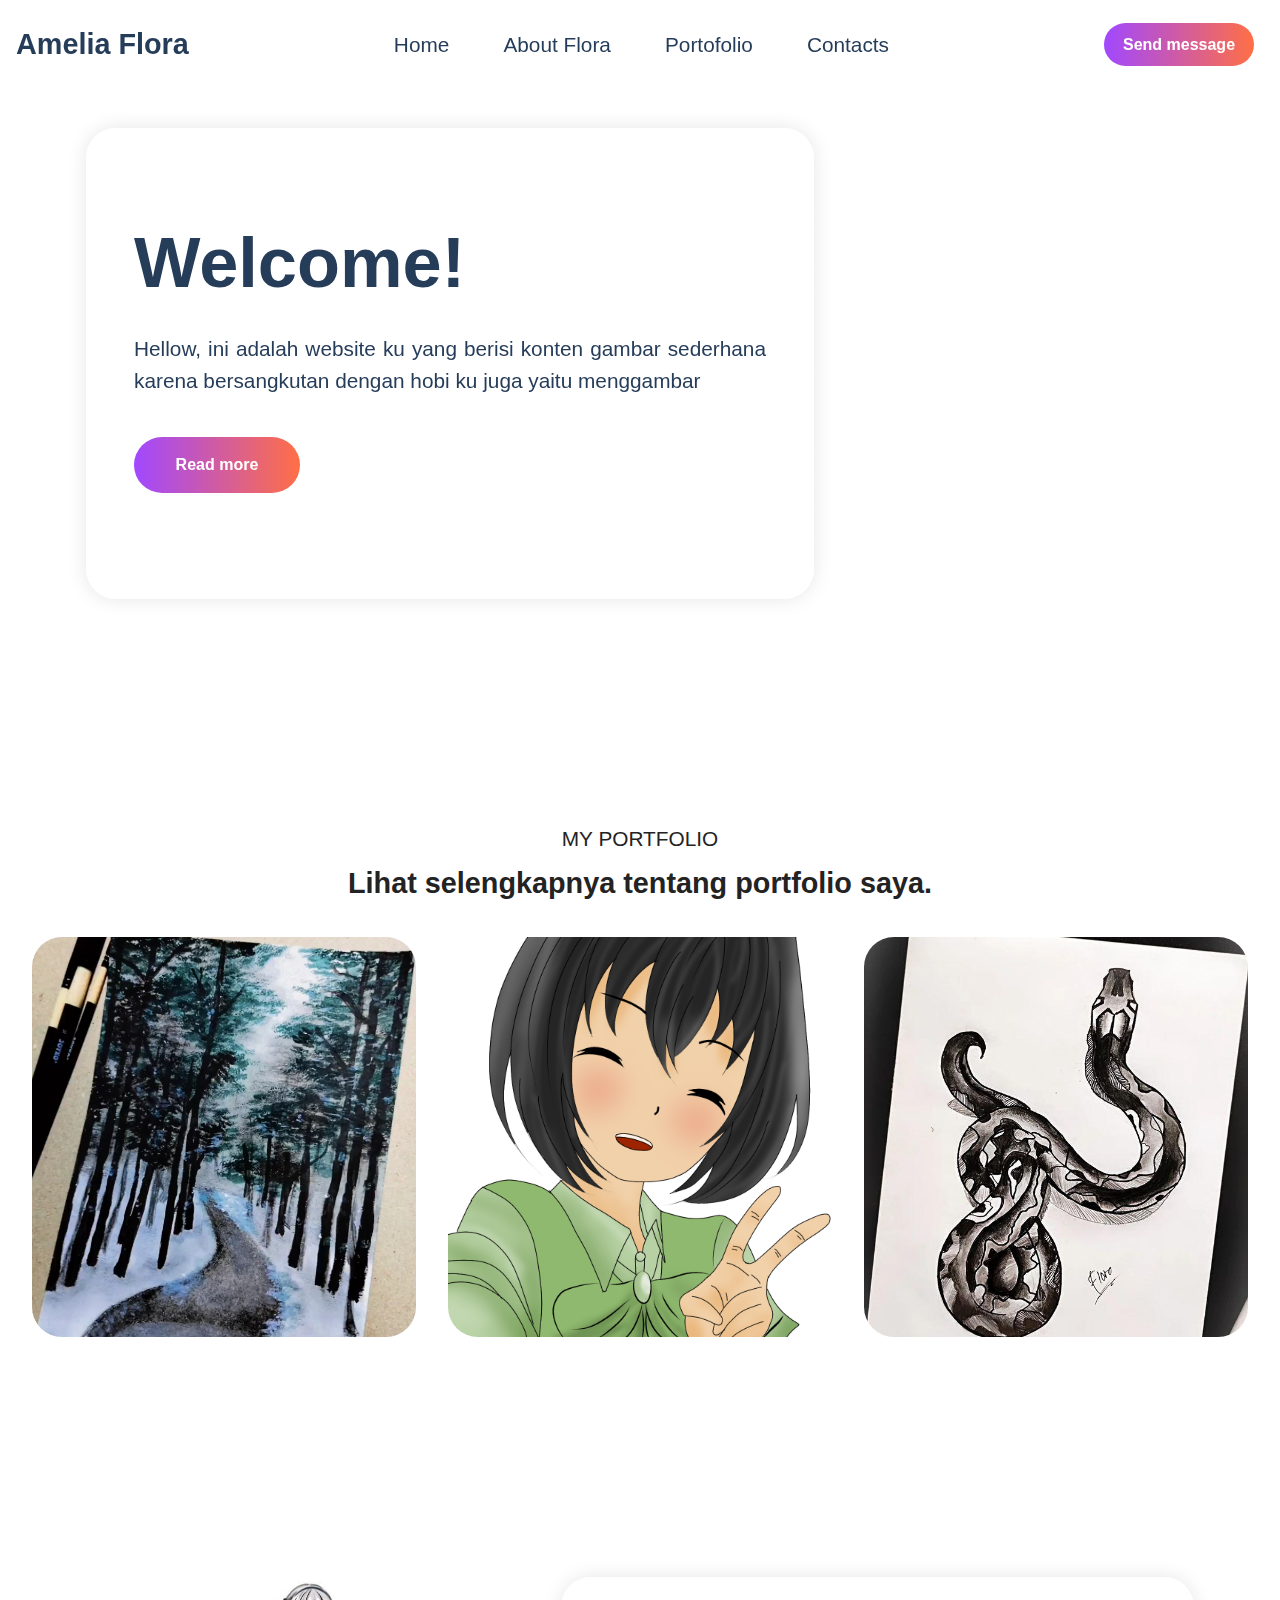
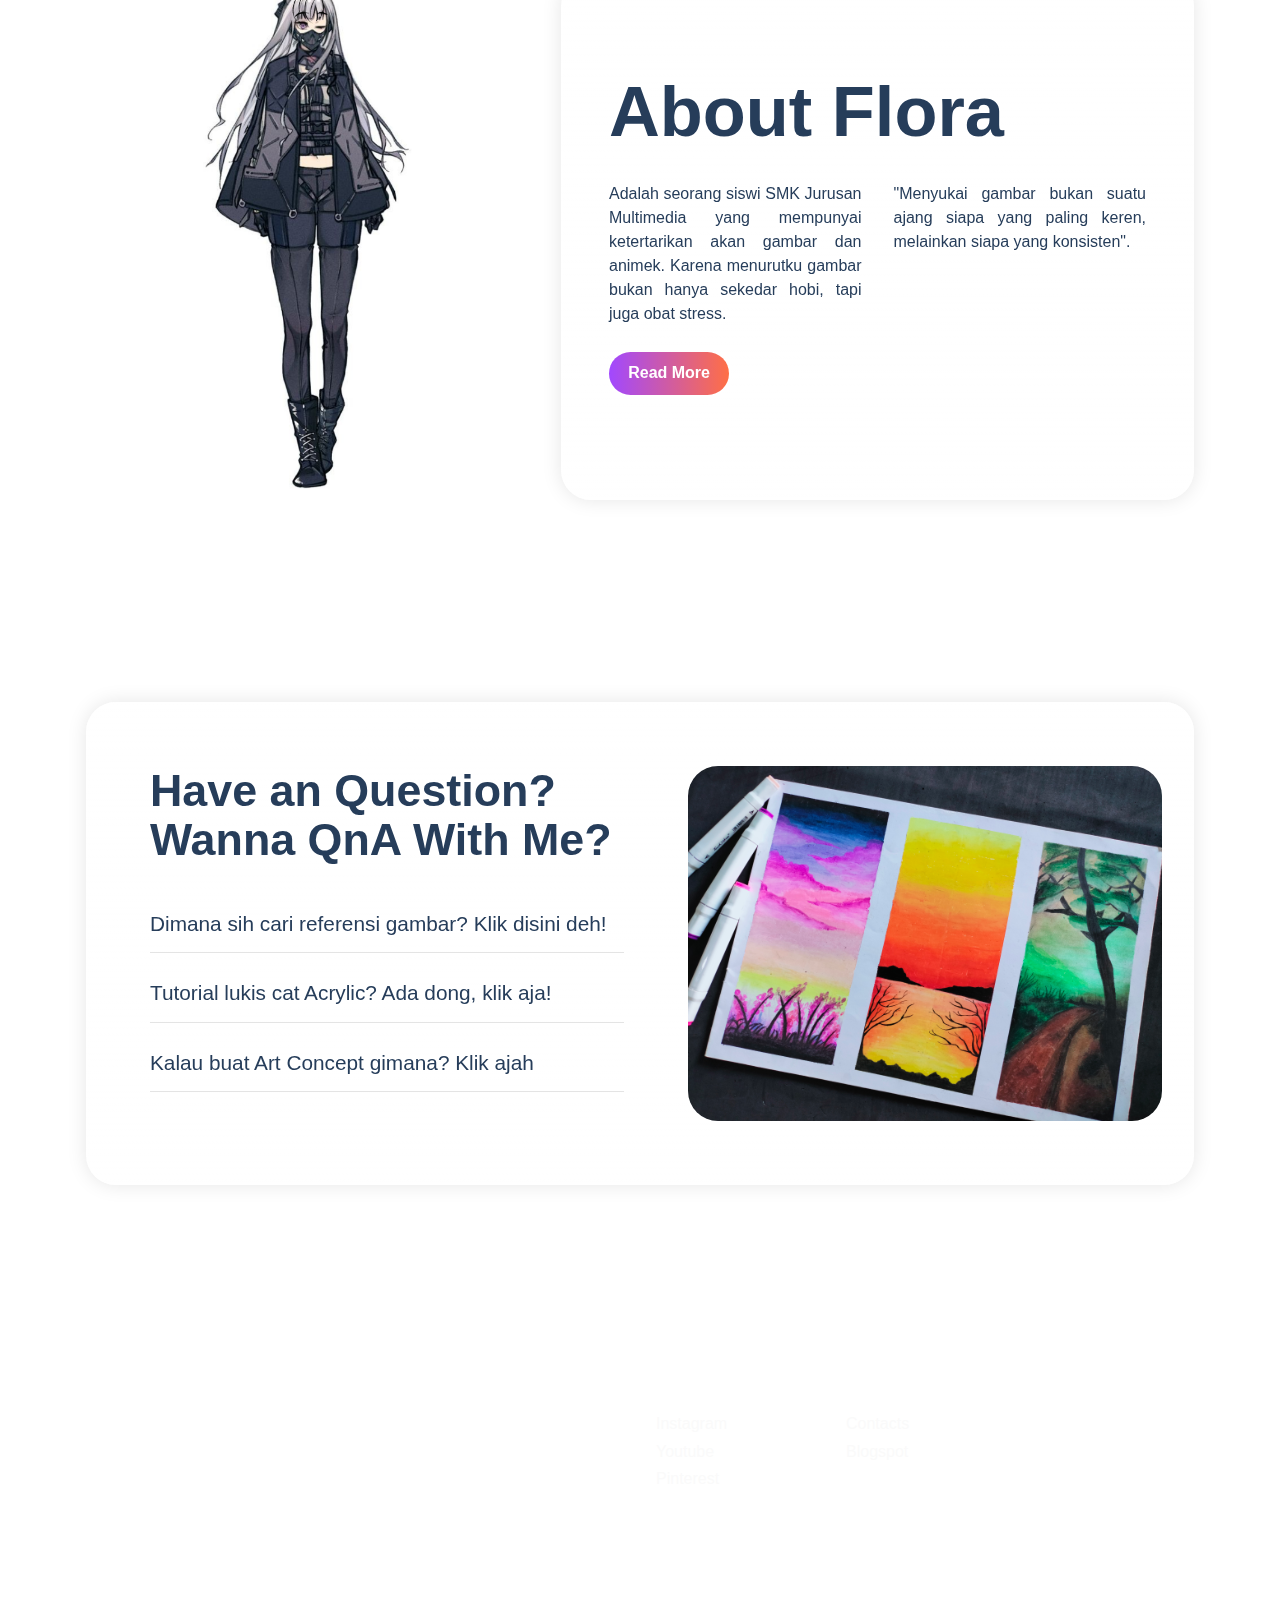
==== commit 9f89308d: "Add files via upload" ====
--- a/index.html
+++ b/index.html
@@ -269,42 +269,6 @@
 
 
 
-<section data-bs-version="5" class="form1 cid-sz52ol8cdq" id="form01-7">
-    
-    <div class="mbr-overlay"></div>
-    <div class="container">
-        <div class="row">
-            <div class="col-lg-10 mx-auto" data-form-type="formoid">
-                <!--FORM-->
-                <form action="https://forms.gle/Xv5pf89wR7rzWdWW9" method="POST" class="mbr-form form-with-styler" data-form-title="Form Name"><input type="hidden" name="email" data-form-email="true" value="ksaZGCsIleL6fEgnIf9zO/g37Z+1R68AqWnr0JMt+OTyb7GVjLrfyMh+Xdp7/GvKPmj4XltFyBENUbvyln6p7uqYD1pZWpkS6vSQGIF3mhNcykpKiOR/qHl2p/qjASly.wNM4G6uCCrJbQVpXsLZMVV3vetepJJKh9eUtCUZgTeVHySvR8NUOGlrha1+BeWlntePuUcXC0VmXfq0vZD8ozN3w3Ef1A0WKGdisk3XtAOWwBH7iEfKbkl/si2J1wjwt">
-                   
-                    <div class="dragArea row">
-                        <div class="col-lg-12 col-md-12 col-sm-12">
-                            <h4 class="mbr-fonts-style display-5">Contact Flora</h4>
-                        </div>
-                        <div class="col-lg-6 col-md-12 col-sm-12 form-group mb-3" data-for="name">
-                            <input type="text" name="name" placeholder="Name" data-form-field="name" class="form-control display-7" value="" id="name-form01-7">
-                        </div>
-                        <div data-for="email" class="col-lg-6 col-md-12 col-sm-12 form-group mb-3">
-                            <input type="email" name="email" placeholder="Email" data-form-field="email" class="form-control display-7" value="" id="email-form01-7">
-                        </div>
-                        <div data-for="subject" class="col-lg-6 col-md-12 col-sm-12 form-group mb-3">
-                            <input type="text" name="subject" placeholder="Subject" data-form-field="subject" class="form-control display-7" value="" id="subject-form01-7">
-                        </div>
-                        <div data-for="phone" class="col-lg-6 col-md-12 col-sm-12 form-group mb-3">
-                            <input type="tel" name="phone" placeholder="Phone" data-form-field="phone" class="form-control display-7" pattern="[0-9]{3}-[0-9]{3}-[0-9]{4}" value="" id="phone-form01-7">
-                        </div>
-                        <div data-for="message" class="col-lg-12 col-md-12 col-sm-12 form-group mb-3">
-                            <textarea name="message" placeholder="Message" data-form-field="message" class="form-control display-7" id="message-form01-7"></textarea>
-                        </div>
-                        <div class="col-auto"><button type="submit" class="btn btn-primary display-4">Send your message</button></div>
-                    </div>
-                </form>
-                <!--IKI FORM-->
-            </div>
-        </div>
-    </div>
-</section>
 
 <section data-bs-version="5" class="footer1 cid-sz52xzhH9a" once="footers" id="footer02-b">
  
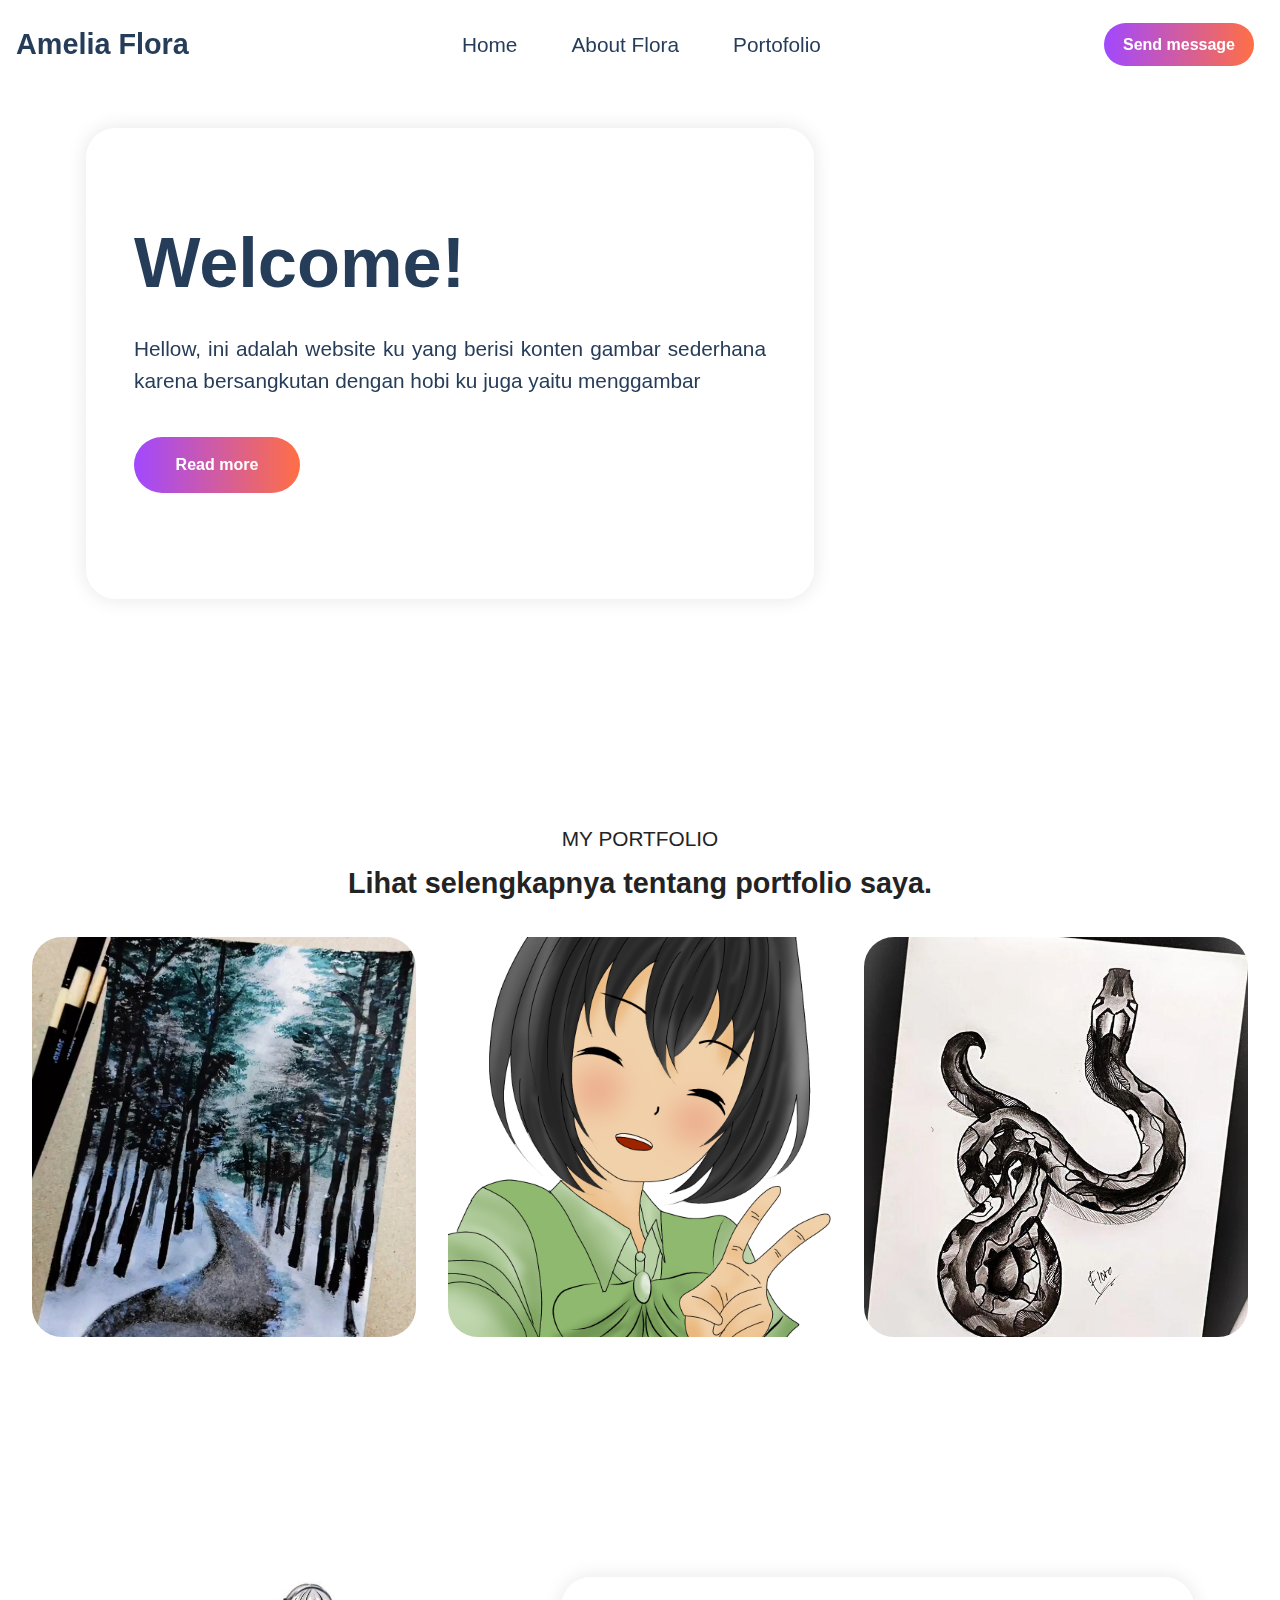
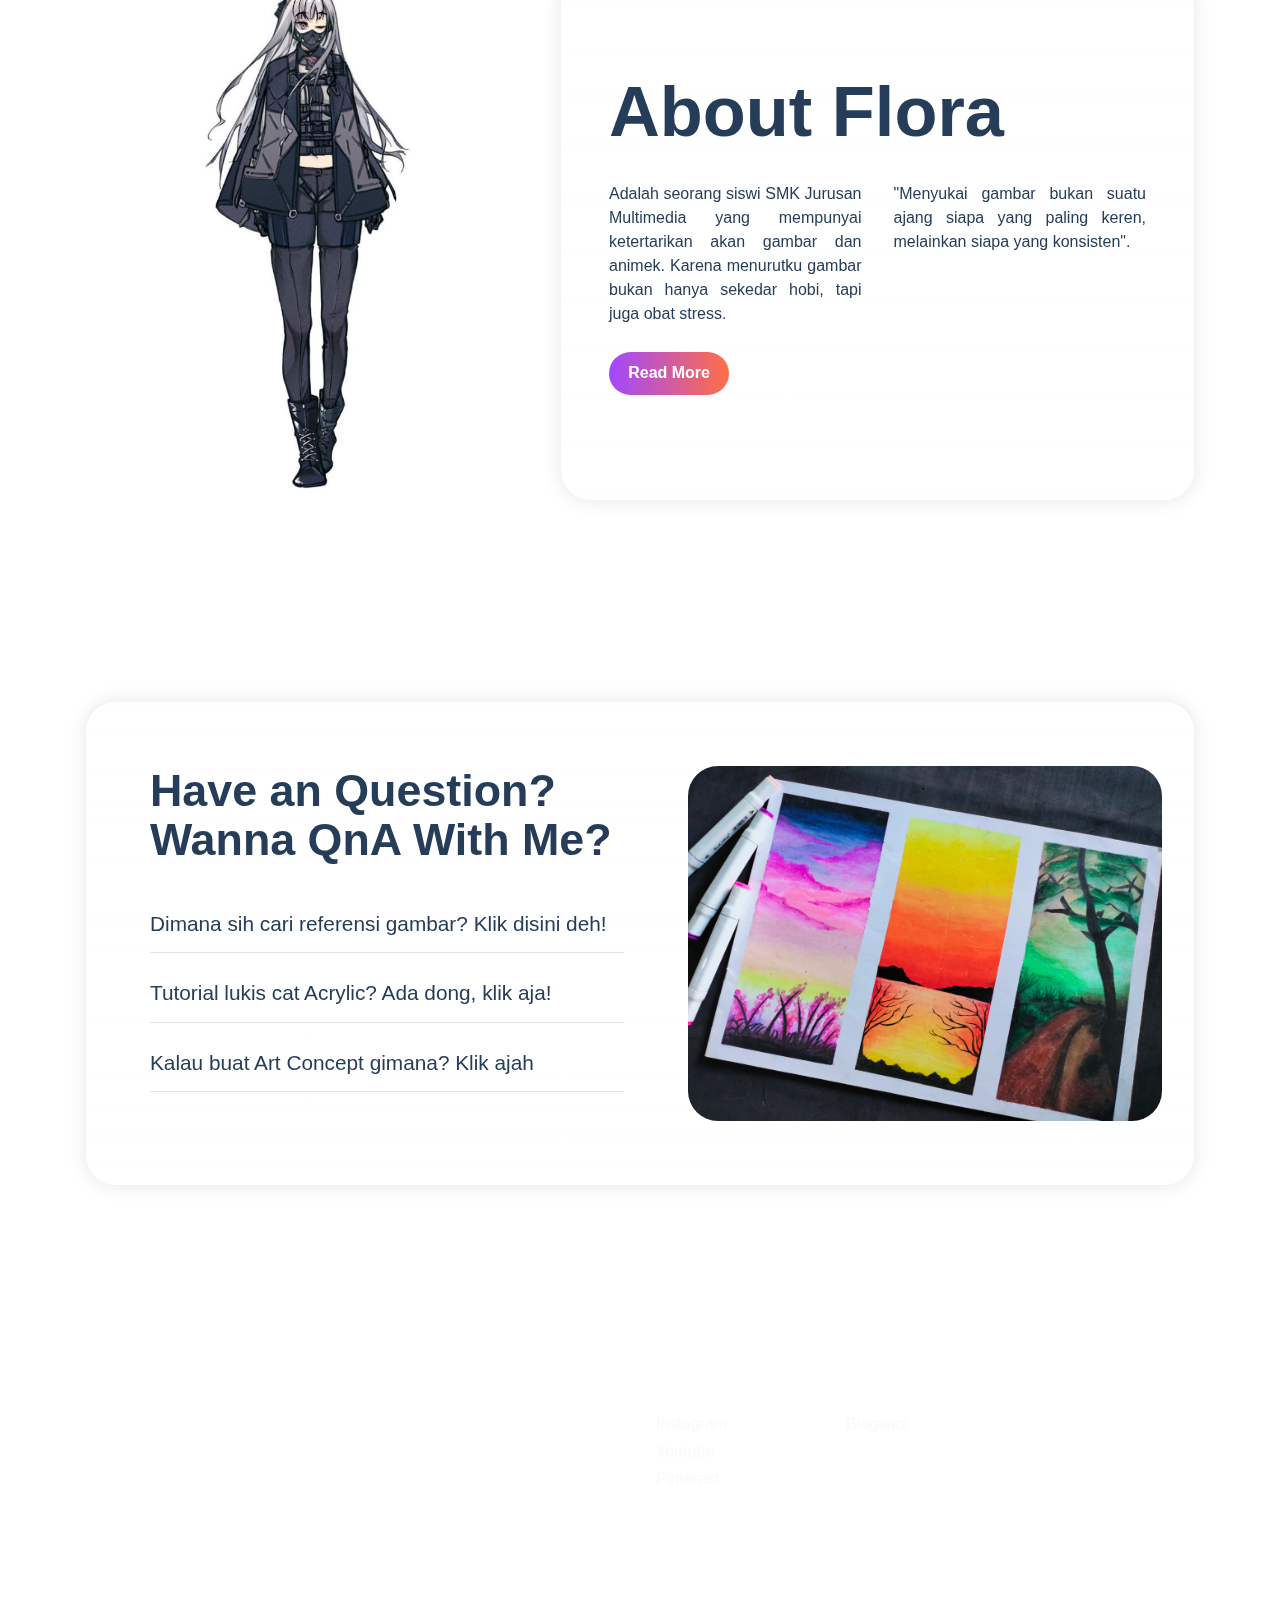
==== commit 2f64ed75: "Add files via upload" ====
--- a/index.html
+++ b/index.html
@@ -51,8 +51,6 @@
                             About Flora</a></li>
                     <li class="nav-item"><a class="nav-link link text-success display-7" href="allporto.html" aria-expanded="false">
                             Portofolio</a></li>
-                    <li class="nav-item"><a class="nav-link link text-success display-7" href="Contact.html">Contacts</a>
-                    </li>
                     </li>
                     </ul>
                 
@@ -306,8 +304,7 @@
                     <strong>Support Aku</strong>
                 </h5>
                 <ul class="list mbr-fonts-style display-4">
-                    <li class="mbr-text item-wrap"><a href="Contact.html" class="text-white">Contacts</a></li>
-                    <li class="mbr-text item-wrap"><a href="https://littlegalleryy.blogspot.com/" class="text-white">Blogspot</a></li>
+                   <li class="mbr-text item-wrap"><a href="https://littlegalleryy.blogspot.com/" class="text-white">Blogspot</a></li>
                     
                 </ul>
             </div>
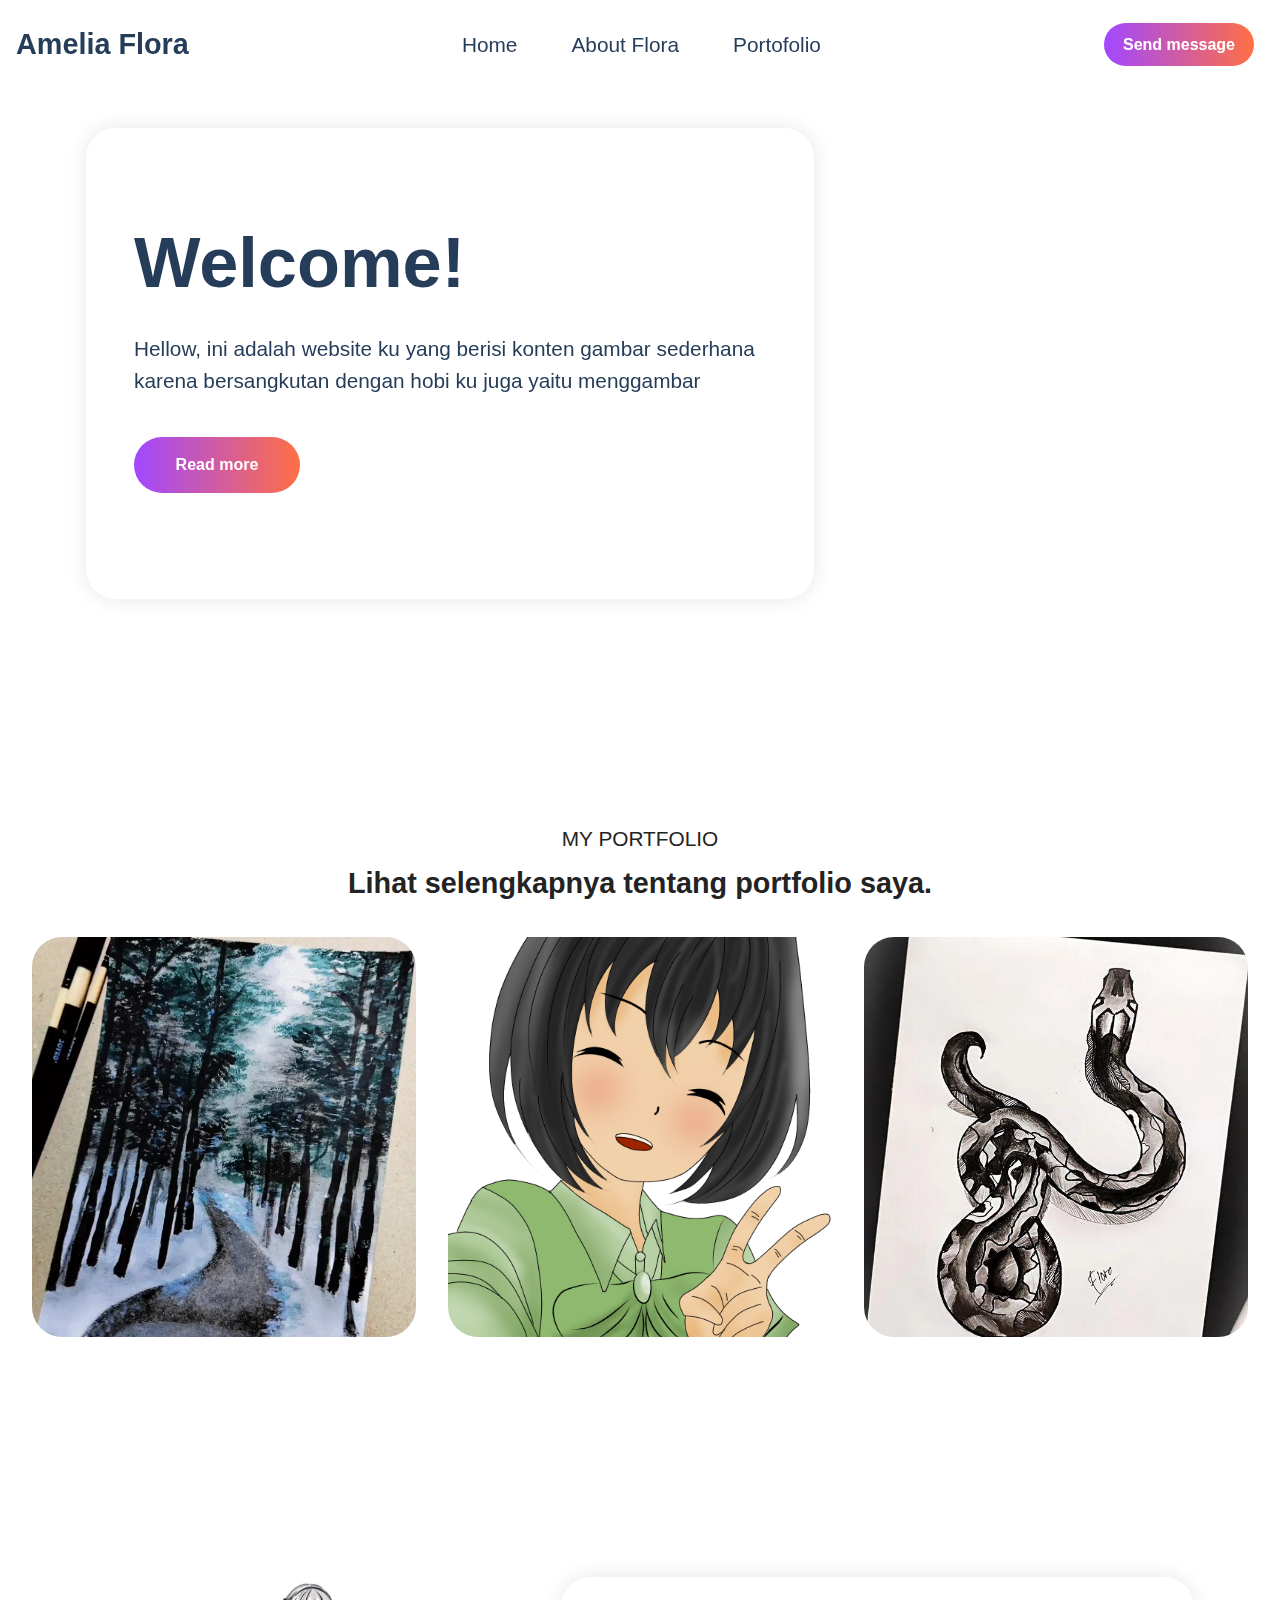
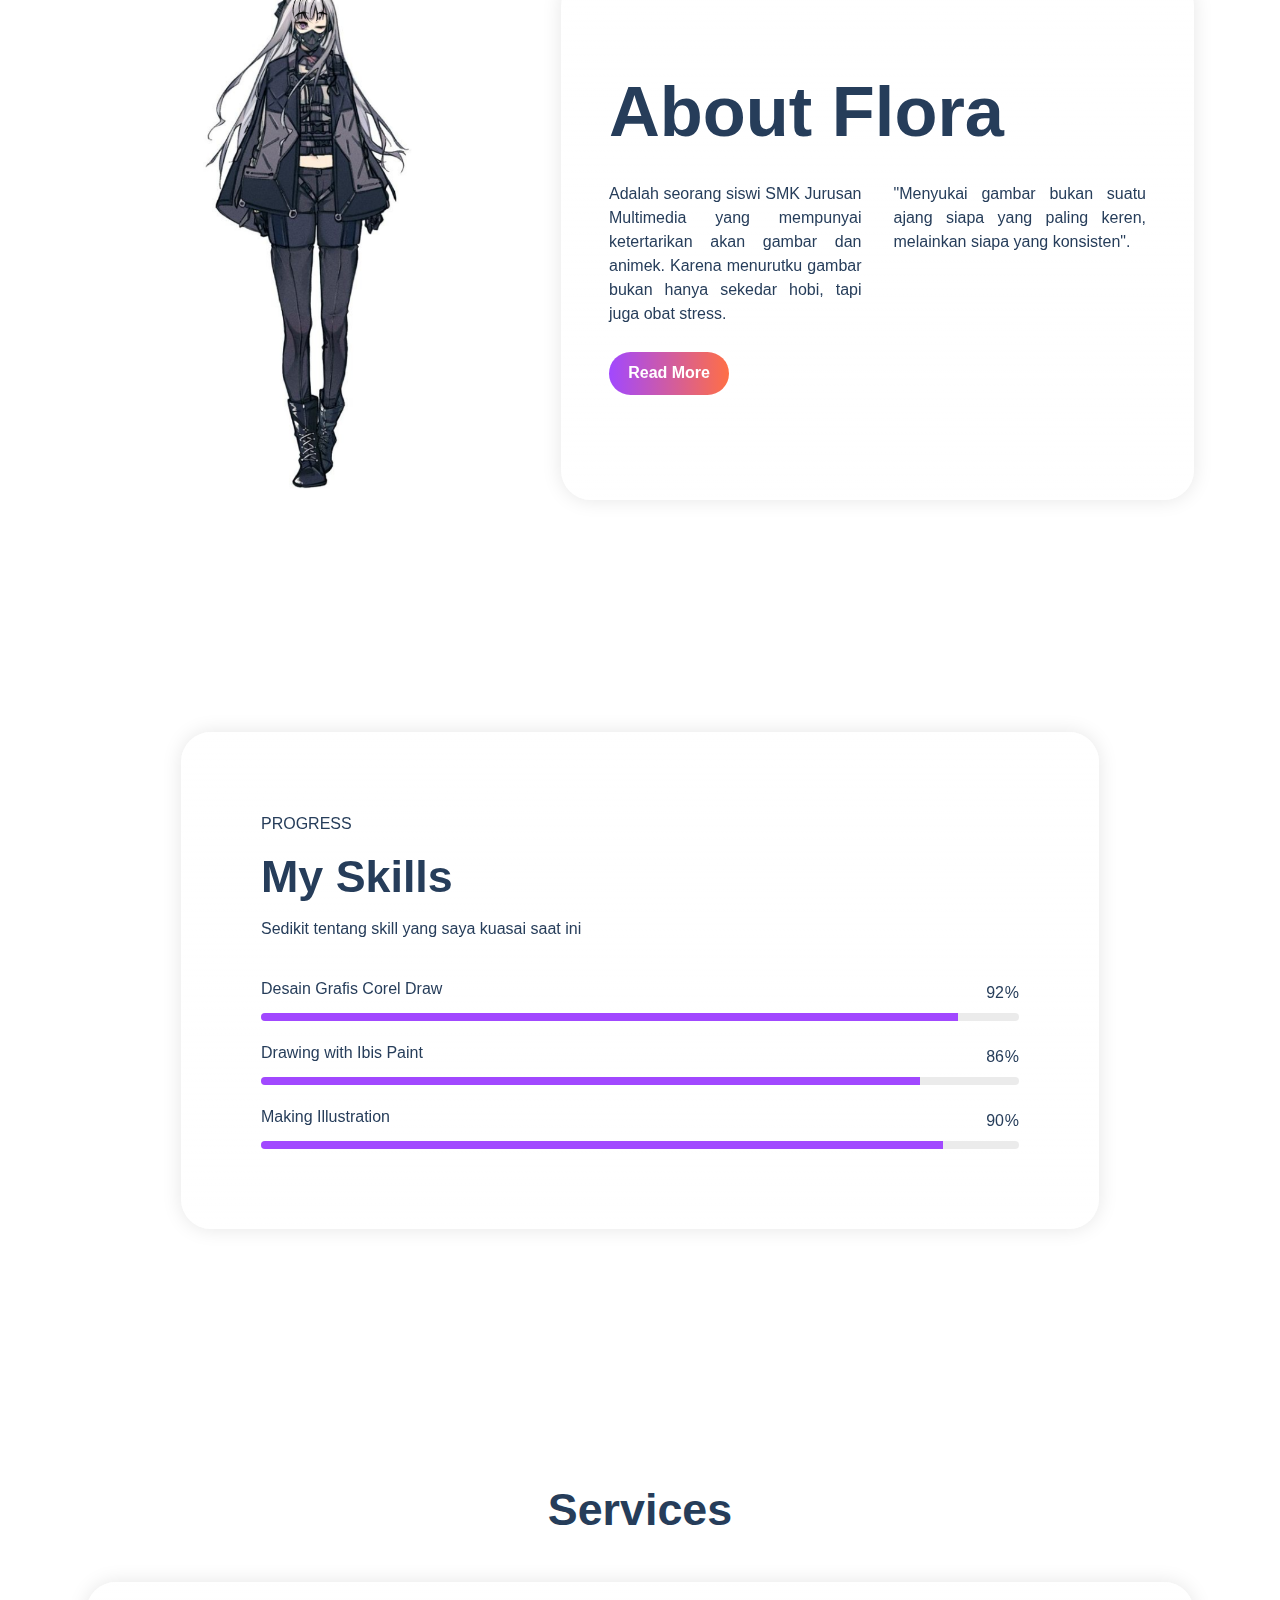
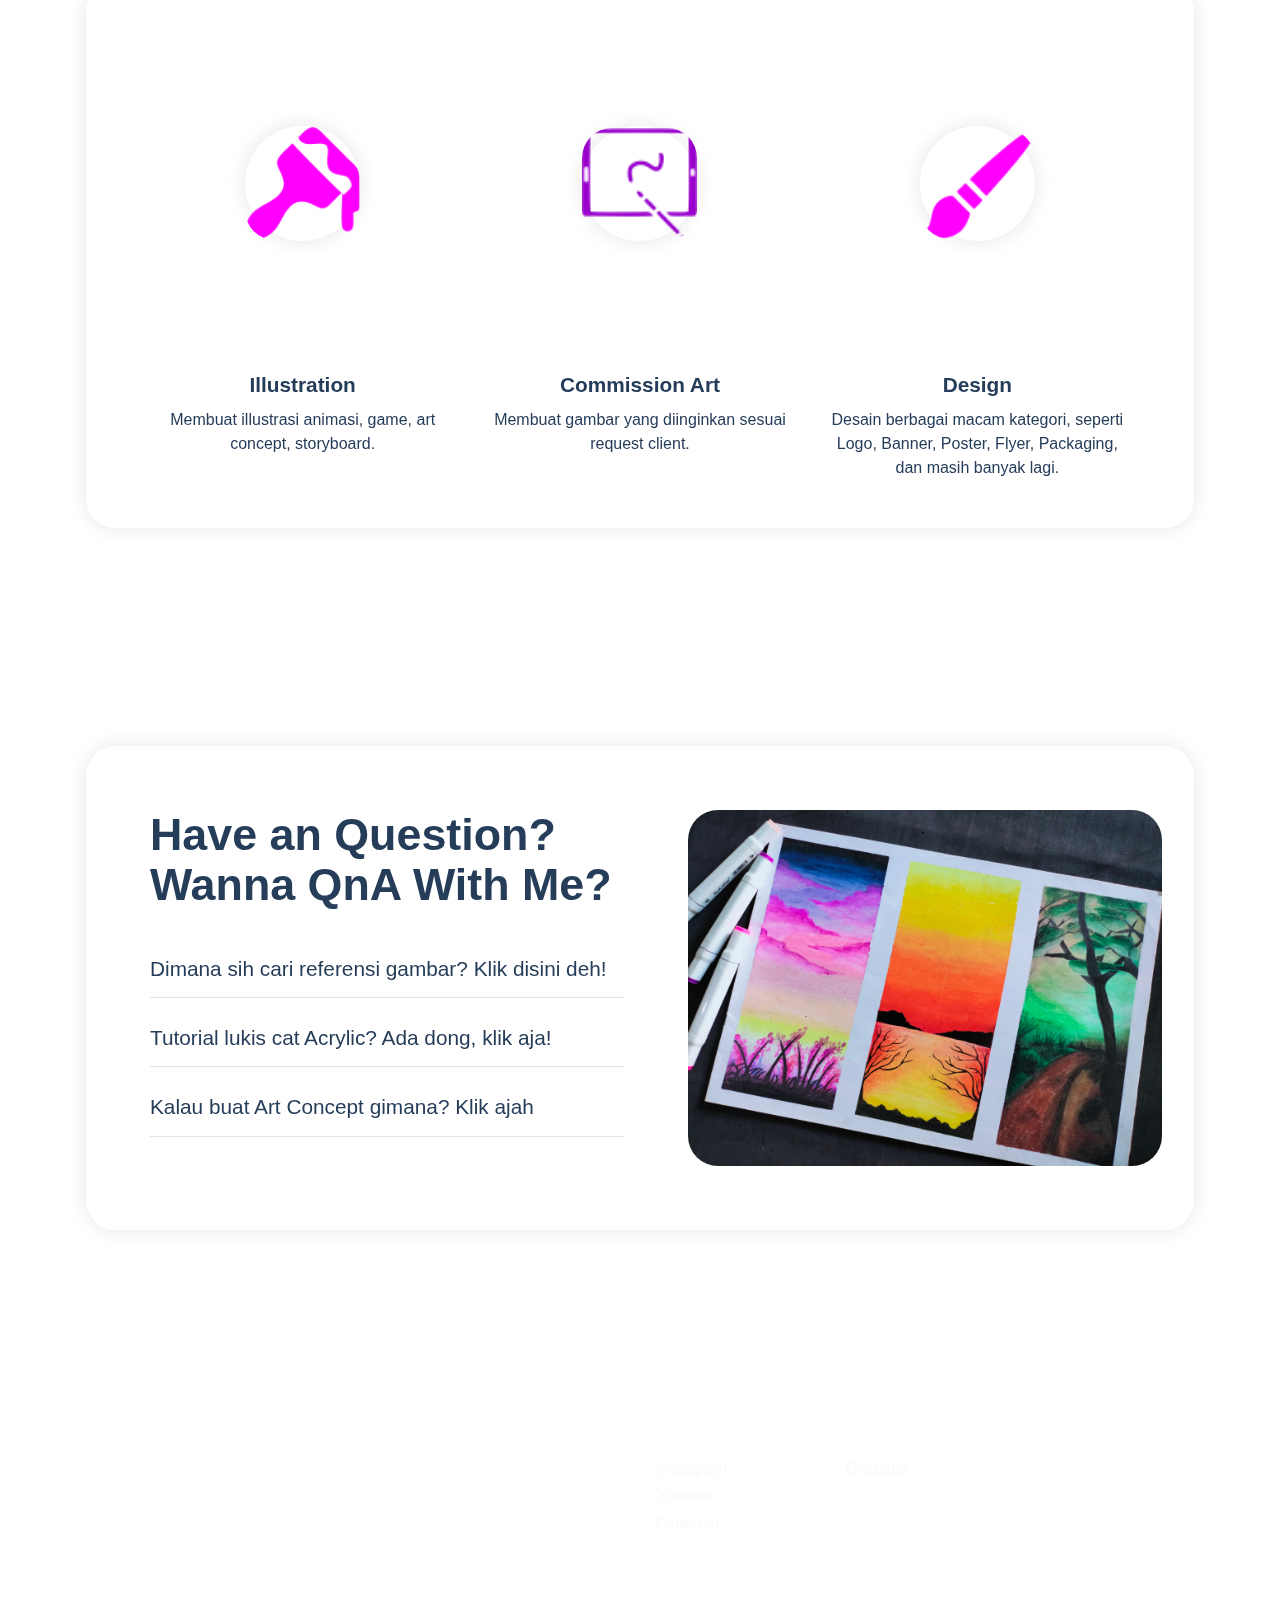
==== commit d2dea93b: "Add files via upload" ====
--- a/index.html
+++ b/index.html
@@ -72,7 +72,7 @@
                         <p class="mbr-text mbr-white mbr-fonts-style display-7">
                             Hellow, ini adalah website ku yang berisi konten gambar sederhana karena bersangkutan dengan hobi 
                         ku juga yaitu menggambar</p>
-                        <div class="mbr-section-btn mt-4"><a class="btn btn-lg btn-primary display-4" href="" style>Read more</a></div>
+                        <div class="mbr-section-btn mt-4"><a class="btn btn-lg btn-primary display-4" href="more.html" style>Read more</a></div>
                     </div>
                 </div>
                 <div class="col-md-12 col-lg-4 my-auto">
@@ -194,7 +194,139 @@
     </div>
 </section>
 
-
+<section data-bs-version="5" class="progress-bars2 cid-sz54WouORU" id="progress02-f">
+    
+
+    <div class="mbr-overlay" style="opacity: 0; background-color: rgb(255, 255, 255);">
+    </div>
+    <div class="container">
+        <div class="row">
+            <div class="progress_elements m-auto col-md-12 col-lg-10">
+                <div class="card-wrapper">
+                    <h3 class="section-content-subtitle pb-2 align-left mbr-fonts-style display-4">
+                        PROGRESS</h3>
+                    <h4 class="section-content-title pb-2 align-left mbr-fonts-style display-2"><strong>
+                            My Skills</strong></h4>
+                    <p class="section-content-text align-left pb-4 mbr-fonts-style display-4">
+                      Sedikit tentang skill yang saya kuasai saat ini</p>
+                    <div class="progress1">
+                        <div class="title-wrap">
+                            <div class="progressbar-title mbr-fonts-style display-4">
+                                <p>Desain Grafis Corel Draw<br>
+                                </p>
+                            </div>
+                            <div class="progress_value mbr-fonts-style display-4">
+                                <div class="progressbar-number">
+                                </div>
+                                <span>%</span>
+                            </div>
+                        </div>
+                        <progress class="progress progress-primary " max="100" value="92">
+                        </progress>
+                    </div>
+
+                    <div class="progress2 pt-4">
+                        <div class="title-wrap">
+                            <div class="progressbar-title mbr-fonts-style display-4">
+                                <p>Drawing with Ibis Paint<br></p>
+                            </div>
+                            <div class="progress_value mbr-fonts-style display-4">
+                                <div class="progressbar-number">
+                                </div>
+                                <span>%</span>
+                            </div>
+                        </div>
+                        <progress class="progress progress-primary" max="100" value="87">
+                        </progress>
+                    </div>
+
+                    <div class="progress3 pt-4">
+                        <div class="title-wrap">
+                            <div class="progressbar-title mbr-fonts-style display-4">
+                                <p>Making Illustration<br></p>
+                            </div>
+                            <div class="progress_value mbr-fonts-style display-4">
+                                <div class="progressbar-number">
+                                </div>
+                                <span>%</span>
+                            </div>
+                        </div>
+                       
+                        <progress class="progress progress-primary" max="100" value="90">
+                        </progress>
+                    </div>
+                    
+                    
+                </div>
+            </div>
+        </div>
+    </div>
+</section>
+
+
+
+<section data-bs-version="5" class="features2 cid-sz51Oyfrn1" id="features02-1">
+    
+
+    
+    <div class="container">
+
+        <div class="col-12 col-lg-8 m-auto pb-5">
+            
+            <h5 class="mbr-section-subtitle mbr-fonts-style align-center mb-0 mt-2 display-2"><strong>Services</strong></h5>
+        </div>
+
+        <div class="row">
+            <div class="card col-12 col-md-6 col-lg-4">
+                <div class="card-wrapper">
+                    <div class="card-box align-center">
+                        <div class="iconfont-wrapper" >
+                     
+                            <span class="mbr-iconfont mobi-mbri-idea mobi-mbri">
+                                <img src="Amelia Floraaa_files/ICON1NW.png">
+                            </span>
+                        </div>
+                        <h5 class="card-title mbr-fonts-style display-7"><strong>Illustration</strong></h5>
+                        <p class="card-text mbr-fonts-style display-4">Membuat illustrasi animasi, game, art concept, storyboard.</p>
+                        
+                       
+                        
+
+                    </div>
+                </div>
+            </div>
+            <div class="card col-12 col-md-6 col-lg-4">
+                <div class="card-wrapper">
+                    <div class="card-box align-center">
+                        <div class="iconfont-wrapper">
+                            <span class="mbr-iconfont mobi-mbri-user-2 mobi-mbri">
+                                <img src="Amelia Floraaa_files/ICON2.png">
+                            </span>
+                        </div>
+                        <h5 class="card-title mbr-fonts-style display-7"><strong>Commission Art</strong></h5>
+                        <p class="card-text mbr-fonts-style display-4">Membuat gambar yang diinginkan sesuai request client.</p>
+                        
+                    </div>
+                </div>
+            </div>
+            <div class="card col-12 col-md-6 col-lg-4">
+                <div class="card-wrapper">
+                    <div class="card-box align-center">
+                        <div class="iconfont-wrapper">
+                            <span class="mbr-iconfont mobi-mbri-change-style mobi-mbri">
+                                <img src="Amelia Floraaa_files/ICON3.png">
+                            </span>
+                        </div>
+                        <h5 class="card-title mbr-fonts-style display-7"><strong>Design</strong></h5>
+                        <p class="card-text mbr-fonts-style display-4">Desain berbagai macam kategori, seperti
+                            Logo, Banner, Poster, Flyer, Packaging, dan masih banyak lagi.
+                        </p>
+                    </div>
+                </div>
+            </div>
+        </div>
+    </div>
+</section>
 
 <section data-bs-version="5" class="accordion2 cid-sz54YLvblQ" id="Accordion02-g">
     
@@ -238,7 +370,7 @@
                             </div>
                             <div class="card">
                                 <div class="card-header" role="tab" id="headingThree">
-                                    <a role="button" class="collapsed panel-title" data-toggle="collapse" data-bs-toggle="collapse" data-core="" href="" aria-expanded="false" aria-controls="collapse3">
+                                    <a role="button" class="collapsed panel-title" data-toggle="collapse" data-bs-toggle="collapse" data-core="" href="https://youtu.be/1vuXskHlm_g" aria-expanded="false" aria-controls="collapse3">
                                         <h4 class="mbr-fonts-style header-text mbr-white mbr-semibold display-7">Kalau buat Art Concept gimana? Klik ajah</h4>
                                         <span class="sign mbr-iconfont mobi-mbri-plus inactive"></span>
                                     </a>
@@ -275,13 +407,11 @@
             <div class="col-12 col-md-6 col-lg-6">
                 <div class="wrapper">
                     <h5 class="mbr-section-subtitle mbr-fonts-style mb-2 display-7">
-                        <strong>Little About Me</strong>
+                        <strong>Caption</strong>
                     </h5>
                     <p class="mbr-text mbr-fonts-style mb-4 display-4">
-                        Hanya seorang yang menyukai keindahan, Lorem ipsum dolor sit amet, 
-                        consectetur adipiscing elit, sed do eiusmod tempor incididunt ut labore et 
-                        dolore magna aliqua. Ut enim ad minim veniam, quis nostrud exercitation ullamco 
-                        laboris nisi ut aliquip ex ea commodo consequat.  </p>
+                      "Sejatinya seniman ingin karyanya bisa dinikmati setiap yang bernyawa di bumi ini, 
+                      bahkan benda mati pun bisa menikmati keindahan itu dengan caranya sendiri." </p>
                     
                     
                 </div>
--- a/Amelia Floraaa_files/style(1).css
+++ b/Amelia Floraaa_files/style(1).css
@@ -51,7 +51,6 @@
 .mbr-text {
   font-style: normal;
   line-height: 1.7;
-  text-align: justify;
 }
 
 h1,
@@ -530,7 +529,6 @@
 }
 .menu .navbar-brand .navbar-caption-wrap {
   display: -webkit-flex;
-
 }
 .menu .navbar-brand .navbar-logo img {
   display: -webkit-flex;
@@ -923,4 +921,60 @@
 
 .app-video-wrapper > img {
   opacity: 1;
+}
+
+.cid-sz54G4LKIS {
+  padding-top: 6rem;
+  padding-bottom: 6rem;
+  background-image: url("../../../assets/images/background5.jpg");
+}
+.cid-sz54G4LKIS img {
+  border-radius: 30px;
+}
+.cid-sz54G4LKIS .my-auto {
+  margin-bottom: 0!important;
+}
+.cid-sz54G4LKIS .card-wrapper {
+  background: linear-gradient(0deg, rgba(255, 255, 255, 0.3) 0%, rgba(255, 255, 255, 0.6) 100%);
+  backdrop-filter: blur(3.5px);
+  box-shadow: 0 0 20px 0 rgba(0, 0, 0, 0.1);
+  border-radius: 30px;
+  padding: 4rem 3rem;
+  margin: 0;
+  z-index: 1;
+  overflow: visible;
+  position: relative;
+  justify-content: center;
+}
+@media (max-width: 767px) {
+  .cid-sz54G4LKIS .card-wrapper {
+    padding: 2rem 1rem;
+  }
+}
+.cid-sz54G4LKIS .card-wrapper:before {
+  content: '';
+  position: absolute;
+  top: 0px;
+  left: 0px;
+  opacity: 0.3;
+  height: 100%;
+  width: 100%;
+  pointer-events: none;
+  border: 2px solid white;
+  border-radius: 30px;
+}
+@media (max-width: 992px) {
+  .cid-sz54G4LKIS .image-wrapper {
+    margin-bottom: 2rem;
+  }
+}
+.cid-sz54G4LKIS .mbr-section-title {
+  color: #263d5a;
+}
+.cid-sz54G4LKIS .mbr-text,
+.cid-sz54G4LKIS .mbr-section-btn {
+  color: #263d5a;
+}
+.cid-sz54G4LKIS .mbr-section-subtitle {
+  color: #263d5a;
 }--- a/Amelia Floraaa_files/mbr-additional.css
+++ b/Amelia Floraaa_files/mbr-additional.css
@@ -744,7 +744,7 @@
 .cid-sz52OrCkah {
   z-index: 1000;
   width: 100%;
- color: ;
+
 }
 .cid-sz52OrCkah nav.navbar {
   position: fixed;
@@ -1217,10 +1217,12 @@
 .cid-sz51CvBpkK .mbr-section-subtitle {
   color: #263d5a;
 }
+
+
 .cid-sz51Oyfrn1 {
   padding-top: 8rem;
   padding-bottom: 8rem;
-  background-image: url("../../../assets/images/background3.jpg");
+  background-image: url("https://images.unsplash.com/photo-1556139902-7367723b7e9e?ixlib=rb-4.0.3&ixid=MnwxMjA3fDB8MHxwaG90by1wYWdlfHx8fGVufDB8fHx8&auto=format&fit=crop&w=870&q=80");
 }
 .cid-sz51Oyfrn1 .mbr-iconfont {
   display: inline-flex;
@@ -1338,6 +1340,61 @@
 .cid-sz528Lv0MU .mbr-section-subtitle {
   color: #263d5a;
 }
+.iconfont-wrapper {
+  padding-top: 6rem;
+  padding-bottom: 6rem;
+  background-image: url("../../../assets/images/background5.jpg");
+}
+.iconfont-wrapper img {
+  border-radius: 30px;
+}
+.iconfont-wrapper .my-auto {
+  margin-bottom: 0!important;
+}
+.iconfont-wrapper .card-wrapper {
+  background: linear-gradient(0deg, rgba(255, 255, 255, 0.3) 0%, rgba(255, 255, 255, 0.6) 100%);
+  backdrop-filter: blur(3.5px);
+  box-shadow: 0 0 20px 0 rgba(0, 0, 0, 0.1);
+  border-radius: 30px;
+  padding: 4rem 3rem;
+  margin: 0;
+  z-index: 1;
+  overflow: visible;
+  position: relative;
+  justify-content: center;
+}
+@media (max-width: 767px) {
+  .iconfont-wrapper .card-wrapper {
+    padding: 2rem 1rem;
+  }
+}
+.iconfont-wrapper .card-wrapper:before {
+  content: '';
+  position: absolute;
+  top: 0px;
+  left: 0px;
+  opacity: 0.3;
+  height: 100%;
+  width: 100%;
+  pointer-events: none;
+  border: 2px solid white;
+  border-radius: 30px;
+}
+@media (max-width: 992px) {
+  .iconfont-wrapper .image-wrapper {
+    margin-bottom: 2rem;
+  }
+}
+.iconfont-wrapper .mbr-section-title {
+  color: #263d5a;
+}
+.iconfont-wrapper .mbr-text,
+.iconfont-wrapper .mbr-section-btn {
+  color: #263d5a;
+}
+.iconfont-wrapper .mbr-section-subtitle {
+  color: #263d5a;
+}
 .cid-sz52wpUfhF {
   padding-top: 7rem;
   padding-bottom: 7rem;
@@ -1514,7 +1571,8 @@
   padding-top: 120px;
   padding-bottom: 120px;
   background-image: url("https://images.unsplash.com/photo-1554668048-5055c5654bbc?ixlib=rb-4.0.3&ixid=MnwxMjA3fDB8MHxwaG90by1wYWdlfHx8fGVufDB8fHx8&auto=format&fit=crop&w=870&q=80");
-}g
+}
+
 .cid-sz54WouORU .progress {
   width: 100%;
 }
@@ -1596,19 +1654,19 @@
   background: #a148ff;
 }
 .cid-sz54WouORU .progress1 .progressbar-number:before {
-  content: '94';
+  content: '92';
 }
 .cid-sz54WouORU .progress2 .progressbar-number:before {
-  content: '82';
+  content: '86';
 }
 .cid-sz54WouORU .progress3 .progressbar-number:before {
-  content: '70';
+  content: '90';
 }
 .cid-sz54WouORU .progress4 .progressbar-number:before {
   content: '70';
 }
 .cid-sz54WouORU .progress5 .progressbar-number:before {
-  content: '60';
+  content: '90';
 }
 .cid-sz54WouORU .section-content-text {
   color: #263d5a;
@@ -1879,62 +1937,6 @@
 .cid-sz52st4Y7Z .mbr-section-title {
   color: #263d5a;
 }
-.cid-sz54G4LKIS {
-  padding-top: 6rem;
-  padding-bottom: 6rem;
-  background-image: url("https://images.unsplash.com/photo-1484950763426-56b5bf172dbb?ixlib=rb-4.0.3&ixid=MnwxMjA3fDB8MHxzZWFyY2h8M3x8d2FscGFwZXJ8ZW58MHx8MHx8&w=1000&q=80");
-}
-.cid-sz54G4LKIS img {
-  border-radius: 30px;
-}
-.cid-sz54G4LKIS .my-auto {
-  margin-bottom: 0!important;
-}
-.cid-sz54G4LKIS .card-wrapper {
-  background: linear-gradient(0deg, rgba(255, 255, 255, 0.3) 0%, rgba(255, 255, 255, 0.6) 100%);
-  backdrop-filter: blur(3.5px);
-  box-shadow: 0 0 20px 0 rgba(0, 0, 0, 0.1);
-  border-radius: 30px;
-  padding: 4rem 3rem;
-  margin: 0;
-  z-index: 1;
-  overflow: visible;
-  position: relative;
-  justify-content: center;
-}
-@media (max-width: 767px) {
-  .cid-sz54G4LKIS .card-wrapper {
-    padding: 2rem 1rem;
-  }
-}
-.cid-sz54G4LKIS .card-wrapper:before {
-  content: '';
-  position: absolute;
-  top: 0px;
-  left: 0px;
-  opacity: 0.3;
-  height: 100%;
-  width: 100%;
-  pointer-events: none;
-  border: 2px solid white;
-  border-radius: 30px;
-}
-@media (max-width: 992px) {
-  .cid-sz54G4LKIS .image-wrapper {
-    margin-bottom: 2rem;
-    margin-right: ;
-  }
-}
-.cid-sz54G4LKIS .mbr-section-title {
-  color: #263d5a;
-}
-.cid-sz54G4LKIS .mbr-text,
-.cid-sz54G4LKIS .mbr-section-btn {
-  color: #263d5a;
-}
-.cid-sz54G4LKIS .mbr-section-subtitle {
-  color: #263d5a;
-}
 .cid-sz52ol8cdq {
   padding-top: 75px;
   padding-bottom: 75px;
@@ -2052,3 +2054,59 @@
 .cid-sz52xzhH9a .mbr-iconfont {
   color: black;
 }
+.cid-sz54G4LKIS {
+  padding-top: 6rem;
+  padding-bottom: 6rem;
+  background-image: url("https://images.unsplash.com/photo-1614851099511-773084f6911d?ixlib=rb-4.0.3&ixid=MnwxMjA3fDB8MHxwaG90by1wYWdlfHx8fGVufDB8fHx8&auto=format&fit=crop&w=870&q=80");
+}
+
+.cid-sz54G4LKIS img {
+  border-radius: 30px;
+}
+.cid-sz54G4LKIS .my-auto {
+  margin-bottom: 0!important;
+}
+.cid-sz54G4LKIS .card-wrapper {
+  background: linear-gradient(0deg, rgba(255, 255, 255, 0.3) 0%, rgba(255, 255, 255, 0.6) 100%);
+  backdrop-filter: blur(3.5px);
+  box-shadow: 0 0 20px 0 rgba(0, 0, 0, 0.1);
+  border-radius: 30px;
+  padding: 4rem 3rem;
+  margin: 0;
+  z-index: 1;
+  overflow: visible;
+  position: relative;
+  justify-content: center;
+}
+@media (max-width: 767px) {
+  .cid-sz54G4LKIS .card-wrapper {
+    padding: 2rem 1rem;
+  }
+}
+.cid-sz54G4LKIS .card-wrapper:before {
+  content: '';
+  position: absolute;
+  top: 0px;
+  left: 0px;
+  opacity: 0.3;
+  height: 100%;
+  width: 100%;
+  pointer-events: none;
+  border: 2px solid white;
+  border-radius: 30px;
+}
+@media (max-width: 992px) {
+  .cid-sz54G4LKIS .image-wrapper {
+    margin-bottom: 2rem;
+  }
+}
+.cid-sz54G4LKIS .mbr-section-title {
+  color: #263d5a;
+}
+.cid-sz54G4LKIS .mbr-text,
+.cid-sz54G4LKIS .mbr-section-btn {
+  color: #263d5a;
+}
+.cid-sz54G4LKIS .mbr-section-subtitle {
+  color: #263d5a;
+}
--- a/Amelia Floraaa_files/mbr-additional.css
+++ b/Amelia Floraaa_files/mbr-additional.css
@@ -744,7 +744,7 @@
 .cid-sz52OrCkah {
   z-index: 1000;
   width: 100%;
- color: ;
+
 }
 .cid-sz52OrCkah nav.navbar {
   position: fixed;
@@ -1217,10 +1217,12 @@
 .cid-sz51CvBpkK .mbr-section-subtitle {
   color: #263d5a;
 }
+
+
 .cid-sz51Oyfrn1 {
   padding-top: 8rem;
   padding-bottom: 8rem;
-  background-image: url("../../../assets/images/background3.jpg");
+  background-image: url("https://images.unsplash.com/photo-1556139902-7367723b7e9e?ixlib=rb-4.0.3&ixid=MnwxMjA3fDB8MHxwaG90by1wYWdlfHx8fGVufDB8fHx8&auto=format&fit=crop&w=870&q=80");
 }
 .cid-sz51Oyfrn1 .mbr-iconfont {
   display: inline-flex;
@@ -1338,6 +1340,61 @@
 .cid-sz528Lv0MU .mbr-section-subtitle {
   color: #263d5a;
 }
+.iconfont-wrapper {
+  padding-top: 6rem;
+  padding-bottom: 6rem;
+  background-image: url("../../../assets/images/background5.jpg");
+}
+.iconfont-wrapper img {
+  border-radius: 30px;
+}
+.iconfont-wrapper .my-auto {
+  margin-bottom: 0!important;
+}
+.iconfont-wrapper .card-wrapper {
+  background: linear-gradient(0deg, rgba(255, 255, 255, 0.3) 0%, rgba(255, 255, 255, 0.6) 100%);
+  backdrop-filter: blur(3.5px);
+  box-shadow: 0 0 20px 0 rgba(0, 0, 0, 0.1);
+  border-radius: 30px;
+  padding: 4rem 3rem;
+  margin: 0;
+  z-index: 1;
+  overflow: visible;
+  position: relative;
+  justify-content: center;
+}
+@media (max-width: 767px) {
+  .iconfont-wrapper .card-wrapper {
+    padding: 2rem 1rem;
+  }
+}
+.iconfont-wrapper .card-wrapper:before {
+  content: '';
+  position: absolute;
+  top: 0px;
+  left: 0px;
+  opacity: 0.3;
+  height: 100%;
+  width: 100%;
+  pointer-events: none;
+  border: 2px solid white;
+  border-radius: 30px;
+}
+@media (max-width: 992px) {
+  .iconfont-wrapper .image-wrapper {
+    margin-bottom: 2rem;
+  }
+}
+.iconfont-wrapper .mbr-section-title {
+  color: #263d5a;
+}
+.iconfont-wrapper .mbr-text,
+.iconfont-wrapper .mbr-section-btn {
+  color: #263d5a;
+}
+.iconfont-wrapper .mbr-section-subtitle {
+  color: #263d5a;
+}
 .cid-sz52wpUfhF {
   padding-top: 7rem;
   padding-bottom: 7rem;
@@ -1514,7 +1571,8 @@
   padding-top: 120px;
   padding-bottom: 120px;
   background-image: url("https://images.unsplash.com/photo-1554668048-5055c5654bbc?ixlib=rb-4.0.3&ixid=MnwxMjA3fDB8MHxwaG90by1wYWdlfHx8fGVufDB8fHx8&auto=format&fit=crop&w=870&q=80");
-}g
+}
+
 .cid-sz54WouORU .progress {
   width: 100%;
 }
@@ -1596,19 +1654,19 @@
   background: #a148ff;
 }
 .cid-sz54WouORU .progress1 .progressbar-number:before {
-  content: '94';
+  content: '92';
 }
 .cid-sz54WouORU .progress2 .progressbar-number:before {
-  content: '82';
+  content: '86';
 }
 .cid-sz54WouORU .progress3 .progressbar-number:before {
-  content: '70';
+  content: '90';
 }
 .cid-sz54WouORU .progress4 .progressbar-number:before {
   content: '70';
 }
 .cid-sz54WouORU .progress5 .progressbar-number:before {
-  content: '60';
+  content: '90';
 }
 .cid-sz54WouORU .section-content-text {
   color: #263d5a;
@@ -1879,62 +1937,6 @@
 .cid-sz52st4Y7Z .mbr-section-title {
   color: #263d5a;
 }
-.cid-sz54G4LKIS {
-  padding-top: 6rem;
-  padding-bottom: 6rem;
-  background-image: url("https://images.unsplash.com/photo-1484950763426-56b5bf172dbb?ixlib=rb-4.0.3&ixid=MnwxMjA3fDB8MHxzZWFyY2h8M3x8d2FscGFwZXJ8ZW58MHx8MHx8&w=1000&q=80");
-}
-.cid-sz54G4LKIS img {
-  border-radius: 30px;
-}
-.cid-sz54G4LKIS .my-auto {
-  margin-bottom: 0!important;
-}
-.cid-sz54G4LKIS .card-wrapper {
-  background: linear-gradient(0deg, rgba(255, 255, 255, 0.3) 0%, rgba(255, 255, 255, 0.6) 100%);
-  backdrop-filter: blur(3.5px);
-  box-shadow: 0 0 20px 0 rgba(0, 0, 0, 0.1);
-  border-radius: 30px;
-  padding: 4rem 3rem;
-  margin: 0;
-  z-index: 1;
-  overflow: visible;
-  position: relative;
-  justify-content: center;
-}
-@media (max-width: 767px) {
-  .cid-sz54G4LKIS .card-wrapper {
-    padding: 2rem 1rem;
-  }
-}
-.cid-sz54G4LKIS .card-wrapper:before {
-  content: '';
-  position: absolute;
-  top: 0px;
-  left: 0px;
-  opacity: 0.3;
-  height: 100%;
-  width: 100%;
-  pointer-events: none;
-  border: 2px solid white;
-  border-radius: 30px;
-}
-@media (max-width: 992px) {
-  .cid-sz54G4LKIS .image-wrapper {
-    margin-bottom: 2rem;
-    margin-right: ;
-  }
-}
-.cid-sz54G4LKIS .mbr-section-title {
-  color: #263d5a;
-}
-.cid-sz54G4LKIS .mbr-text,
-.cid-sz54G4LKIS .mbr-section-btn {
-  color: #263d5a;
-}
-.cid-sz54G4LKIS .mbr-section-subtitle {
-  color: #263d5a;
-}
 .cid-sz52ol8cdq {
   padding-top: 75px;
   padding-bottom: 75px;
@@ -2052,3 +2054,59 @@
 .cid-sz52xzhH9a .mbr-iconfont {
   color: black;
 }
+.cid-sz54G4LKIS {
+  padding-top: 6rem;
+  padding-bottom: 6rem;
+  background-image: url("https://images.unsplash.com/photo-1614851099511-773084f6911d?ixlib=rb-4.0.3&ixid=MnwxMjA3fDB8MHxwaG90by1wYWdlfHx8fGVufDB8fHx8&auto=format&fit=crop&w=870&q=80");
+}
+
+.cid-sz54G4LKIS img {
+  border-radius: 30px;
+}
+.cid-sz54G4LKIS .my-auto {
+  margin-bottom: 0!important;
+}
+.cid-sz54G4LKIS .card-wrapper {
+  background: linear-gradient(0deg, rgba(255, 255, 255, 0.3) 0%, rgba(255, 255, 255, 0.6) 100%);
+  backdrop-filter: blur(3.5px);
+  box-shadow: 0 0 20px 0 rgba(0, 0, 0, 0.1);
+  border-radius: 30px;
+  padding: 4rem 3rem;
+  margin: 0;
+  z-index: 1;
+  overflow: visible;
+  position: relative;
+  justify-content: center;
+}
+@media (max-width: 767px) {
+  .cid-sz54G4LKIS .card-wrapper {
+    padding: 2rem 1rem;
+  }
+}
+.cid-sz54G4LKIS .card-wrapper:before {
+  content: '';
+  position: absolute;
+  top: 0px;
+  left: 0px;
+  opacity: 0.3;
+  height: 100%;
+  width: 100%;
+  pointer-events: none;
+  border: 2px solid white;
+  border-radius: 30px;
+}
+@media (max-width: 992px) {
+  .cid-sz54G4LKIS .image-wrapper {
+    margin-bottom: 2rem;
+  }
+}
+.cid-sz54G4LKIS .mbr-section-title {
+  color: #263d5a;
+}
+.cid-sz54G4LKIS .mbr-text,
+.cid-sz54G4LKIS .mbr-section-btn {
+  color: #263d5a;
+}
+.cid-sz54G4LKIS .mbr-section-subtitle {
+  color: #263d5a;
+}
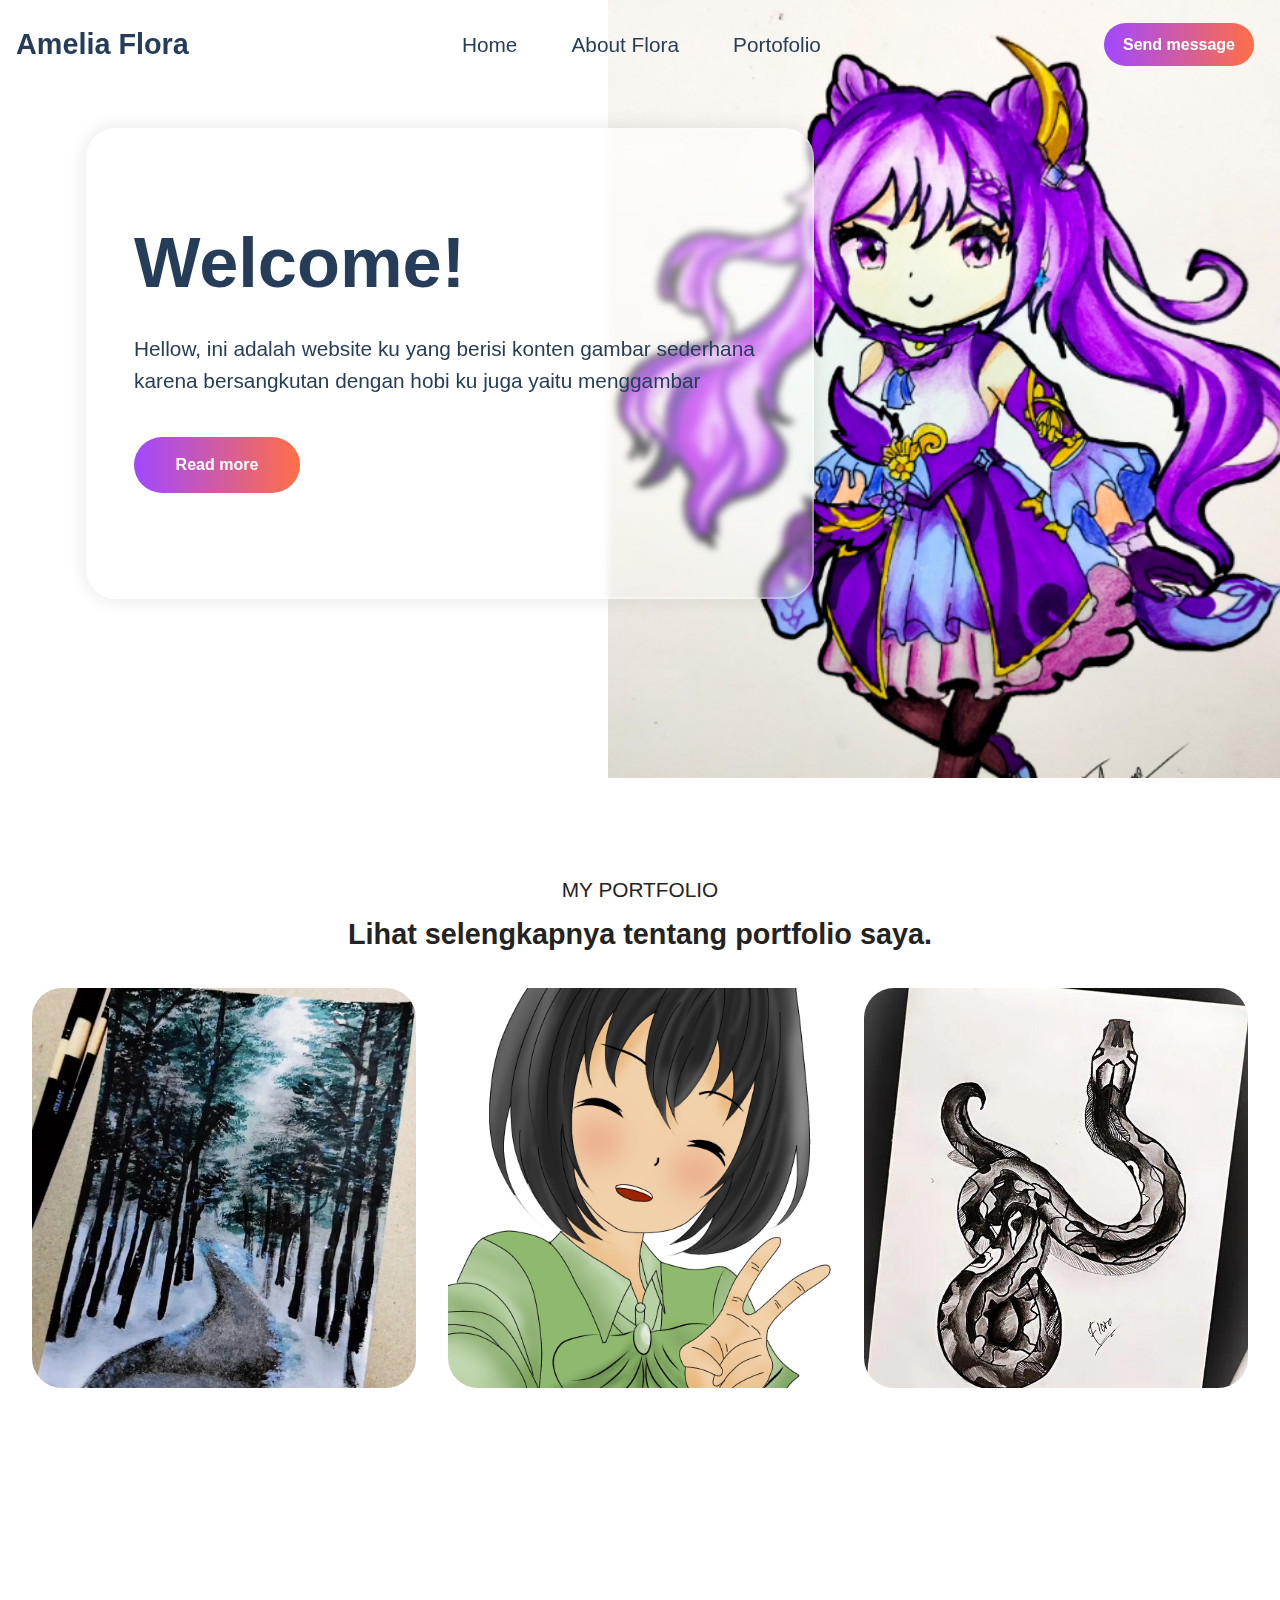
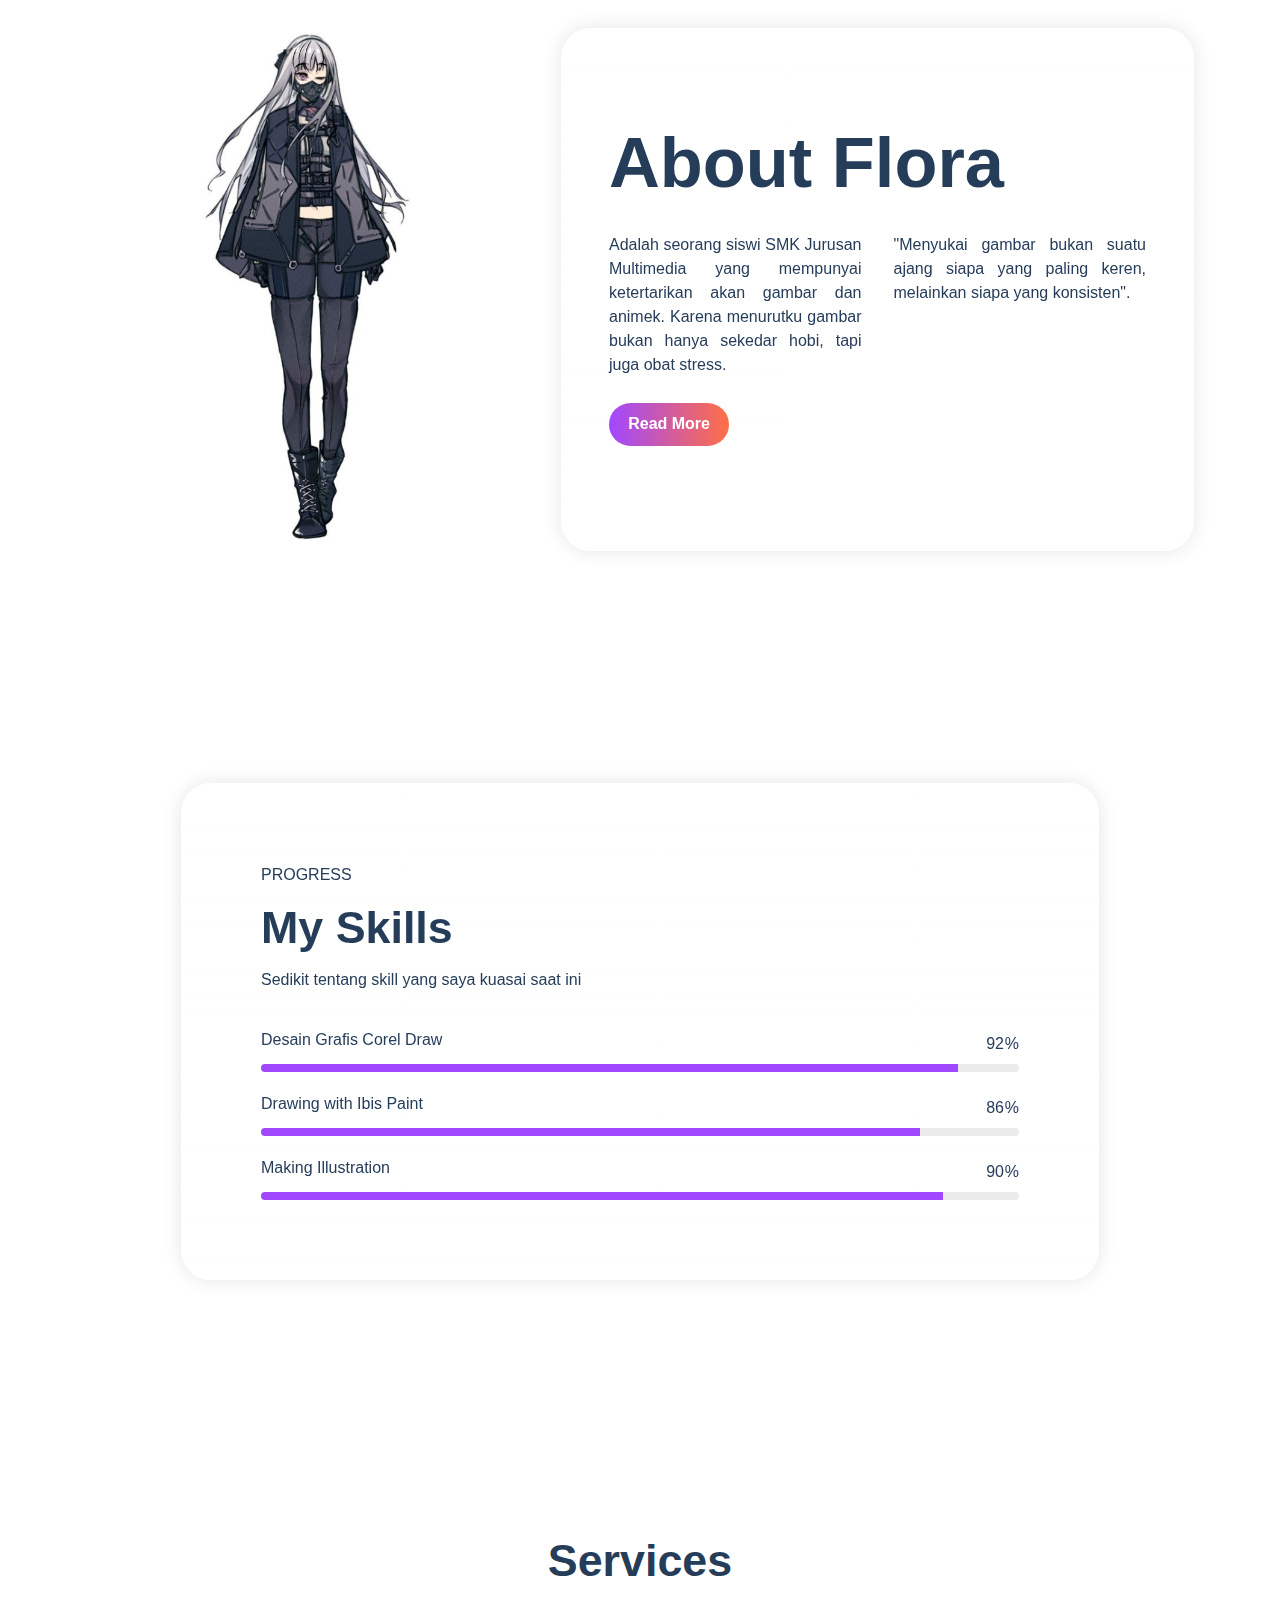
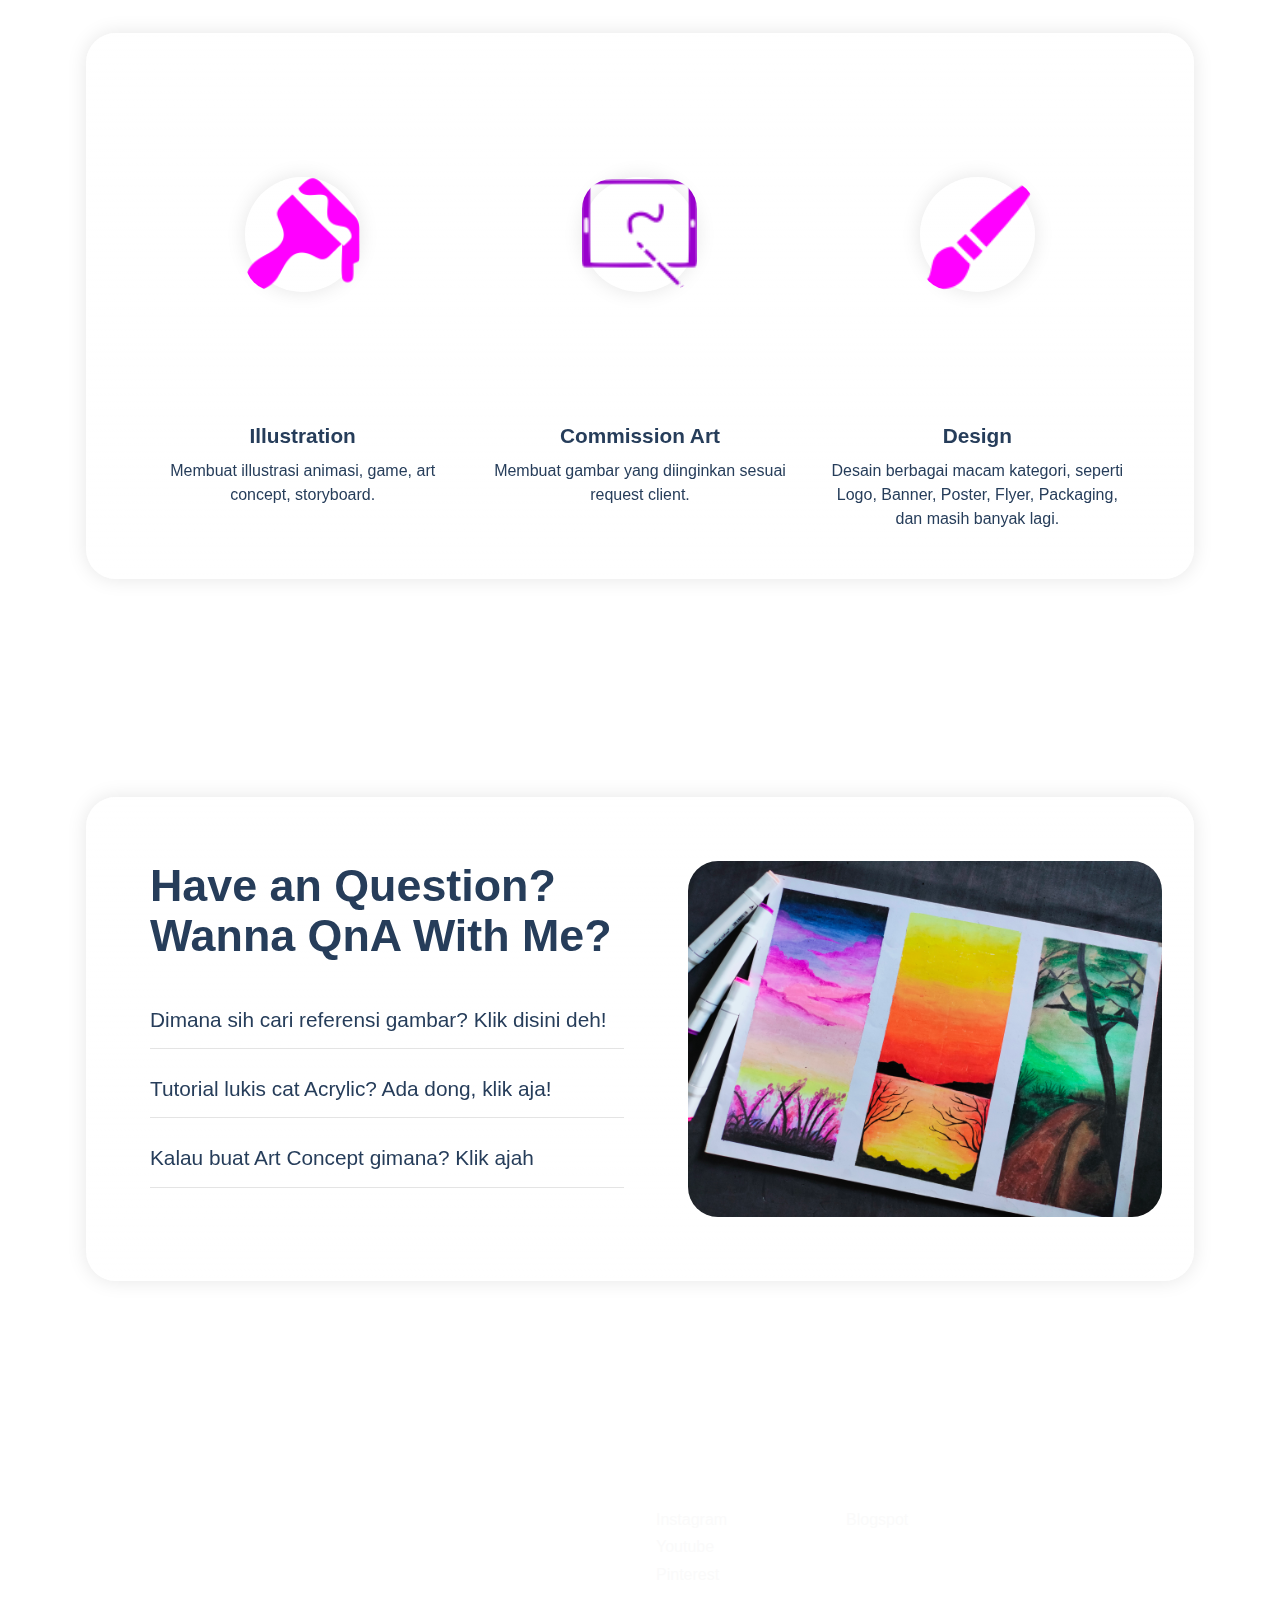
==== commit 3fd0c707: "Add files via upload" ====
--- a/index.html
+++ b/index.html
@@ -78,7 +78,7 @@
                 <div class="col-md-12 col-lg-4 my-auto">
 
                     <div class="image-wrapper">
-                        <img src="./Amelia Floraaa_files/pict (4).png" alt="">
+                        <img src="berwarna/pict (4).png" alt="">
 
                     </div>
 
